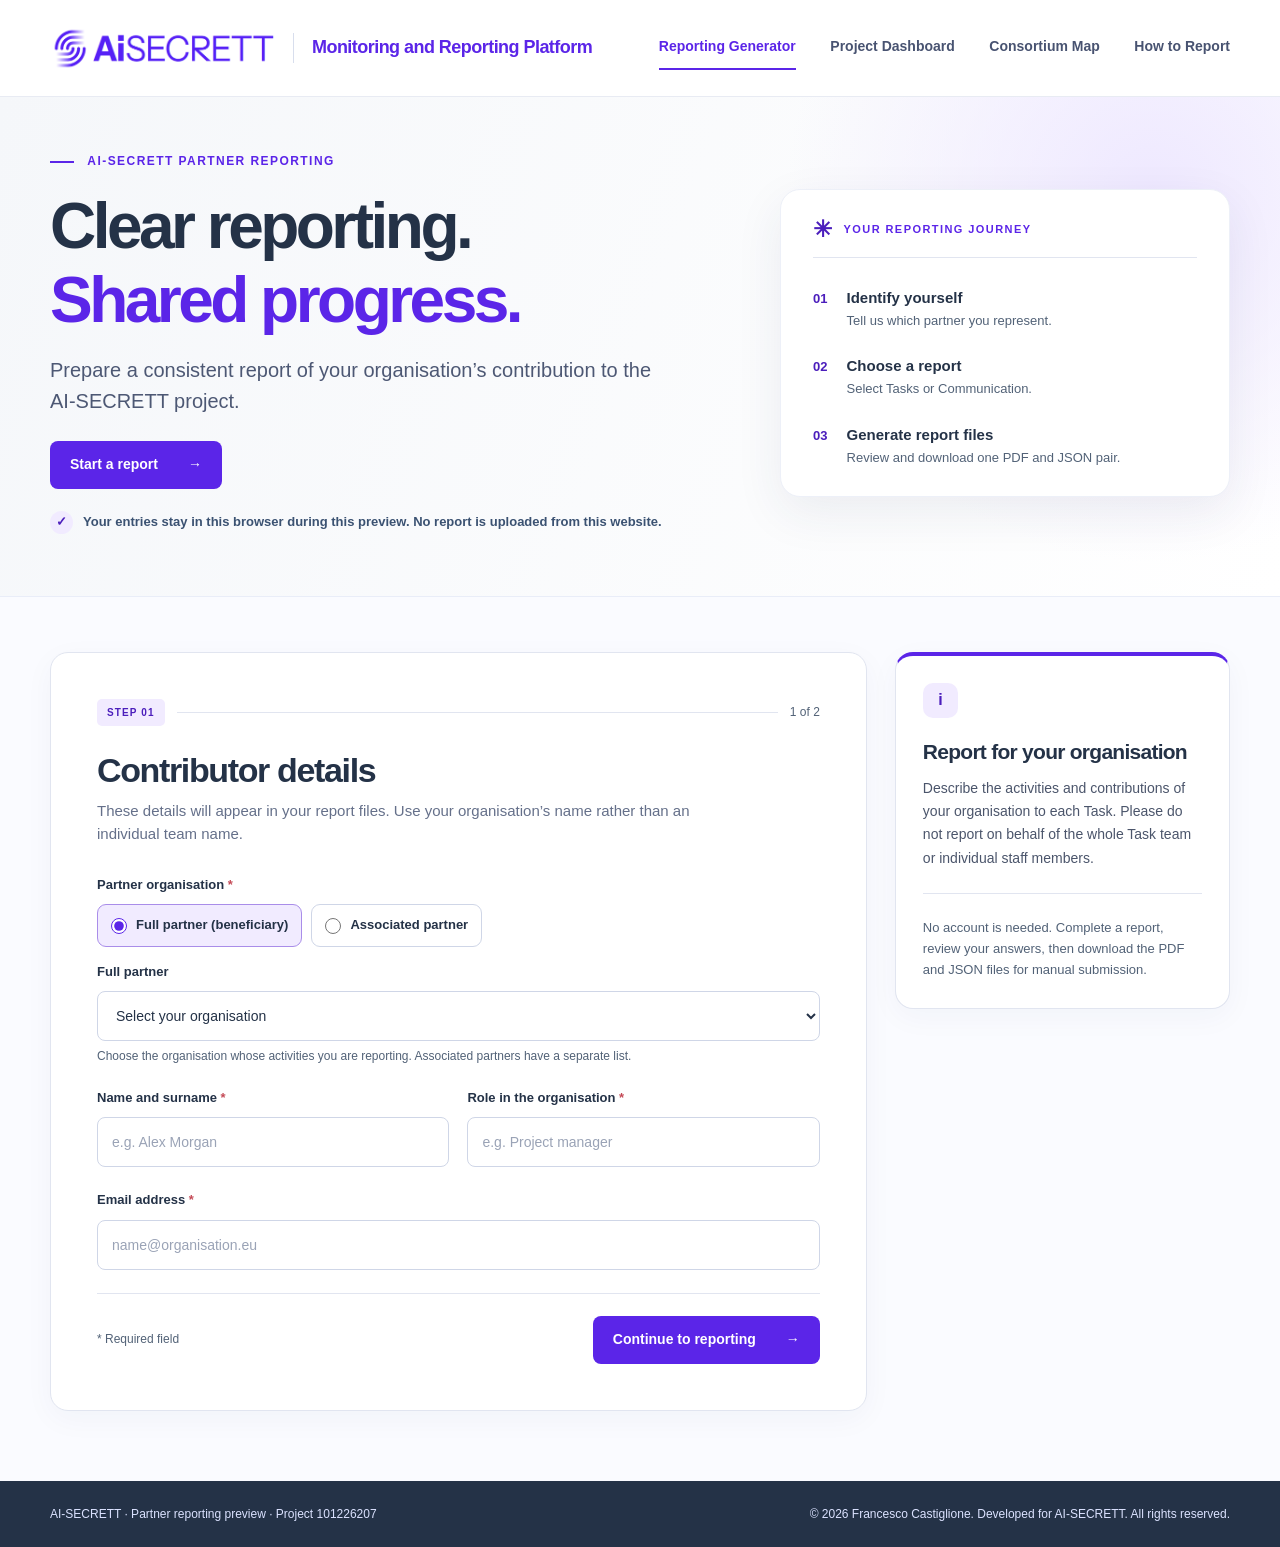
==== ai-secrett/index.html @ 370ed8f8 "Add AI-SECRETT task writing guidance" ====
<!doctype html>
<html lang="en">
  <head>
    <meta charset="utf-8">
    <meta name="viewport" content="width=device-width, initial-scale=1">
    <meta name="theme-color" content="#4f2bd8">
    <meta name="description" content="Prepare AI-SECRETT partner reports and view approved project monitoring information.">
    <title>AI-SECRETT Monitoring and Reporting Platform</title>
    <link rel="stylesheet" href="assets/styles.css?v=20261020g">
    <script src="assets/config.js?v=20261006c" defer></script>
    <script src="assets/agreement-content.js" defer></script>
    <script src="assets/project-model.js?v=20261006c" defer></script>
    <script src="assets/embedded-data.js?v=20261020f" defer></script>
    <script src="assets/pdf-lib.min.js" defer></script>
    <script src="assets/fontkit.umd.min.js" defer></script>
    <script src="assets/pdf-assets.js?v=20261006c" defer></script>
    <script src="assets/pdf.js?v=20261020b" defer></script>
    <script src="assets/app.js?v=20261006c" defer></script>
    <script src="assets/kpi-model.js?v=20261006c" defer></script>
    <script src="assets/report-files.js?v=20261006c" defer></script>
    <script src="assets/reporting.js?v=20261020e" defer></script>
    <script src="assets/dashboard.js?v=20261020g" defer></script>
  </head>
  <body>
    <a class="skip-link" href="#main">Skip to main content</a>
    <header class="site-header">
      <div class="header-inner container">
        <a class="brand" href="#reporting" aria-label="AI-SECRETT Reporting home">
          <img src="assets/ai-secrett-logo.png" alt="AI-SECRETT" width="483" height="101">
          <span class="brand-divider" aria-hidden="true"></span>
          <span class="brand-label">Monitoring and Reporting Platform</span>
        </a>
        <nav class="site-nav" aria-label="Main navigation">
          <a href="#reporting" data-view-link="reporting">Reporting Generator</a>
          <a href="#dashboard" data-view-link="dashboard">Project Dashboard</a>
          <a href="https://fracastiglione.github.io/AI-SECRETT-Consortium-Map/" target="_blank" rel="noopener">Consortium Map</a>
          <a href="#instructions" data-view-link="instructions">How to Report</a>
        </nav>
      </div>
    </header>

    <main id="main">
      <section id="reporting" class="view" aria-labelledby="reporting-title">
        <div class="hero-wrap">
          <div class="container hero">
            <div class="hero-copy">
              <p class="eyebrow"><span class="eyebrow-line"></span> AI-SECRETT PARTNER REPORTING</p>
              <h1 id="reporting-title">Clear reporting.<br><span>Shared progress.</span></h1>
              <p class="hero-description">Prepare a consistent report of your organisation’s contribution to the AI-SECRETT project.</p>
              <a class="button button-primary hero-action" href="#contributor-title">Start a report <span aria-hidden="true">→</span></a>
              <div class="privacy-note"><span class="privacy-icon" aria-hidden="true">✓</span><span>Your entries stay in this browser during this preview. No report is uploaded from this website.</span></div>
            </div>
            <div class="hero-aside" aria-label="Reporting journey">
              <div class="journey-top"><span class="journey-symbol" aria-hidden="true">✳</span><span>YOUR REPORTING JOURNEY</span></div>
              <ol class="journey-list">
                <li><span class="journey-number">01</span><div><strong>Identify yourself</strong><small>Tell us which partner you represent.</small></div></li>
                <li><span class="journey-number">02</span><div><strong>Choose a report</strong><small>Select Tasks or Communication.</small></div></li>
                <li><span class="journey-number">03</span><div><strong>Generate report files</strong><small>Review and download one PDF and JSON pair.</small></div></li>
              </ol>
            </div>
          </div>
        </div>

        <div class="container content-grid">
          <section class="form-card" aria-labelledby="contributor-title">
            <div class="step-heading"><span class="step-pill">STEP 01</span><span class="step-rule"></span><span class="step-count">1 of 2</span></div>
            <h2 id="contributor-title">Contributor details</h2>
            <p class="section-intro">These details will appear in your report files. Use your organisation’s name rather than an individual team name.</p>
            <div class="preview-notice" id="config-notice" role="status"></div>
            <form id="contributor-form" novalidate>
              <div class="field">
                <span class="field-label">Partner organisation <span aria-hidden="true">*</span></span>
                <div class="partner-kind-choice" role="group" aria-label="Partner category">
                  <label><input type="radio" name="partner-kind" value="beneficiary" checked> Full partner (beneficiary)</label>
                  <label><input type="radio" name="partner-kind" value="associated_partner"> Associated partner</label>
                </div>
                <div id="beneficiary-select-wrap"><label for="partner">Full partner</label><select id="partner" name="partner" required aria-describedby="partner-help"><option value="">Select your organisation</option></select></div>
                <div id="associated-select-wrap" hidden><label for="associated-partner">Associated partner</label><select id="associated-partner" name="associated-partner" aria-describedby="partner-help"><option value="">Select your organisation</option></select></div>
                <p class="field-help" id="partner-help">Choose the organisation whose activities you are reporting. Associated partners have a separate list.</p>
              </div>
              <div class="field-row">
                <div class="field">
                  <label for="contributor-name">Name and surname <span aria-hidden="true">*</span></label>
                  <input id="contributor-name" name="name" type="text" autocomplete="name" maxlength="160" required placeholder="e.g. Alex Morgan">
                </div>
                <div class="field">
                  <label for="contributor-role">Role in the organisation <span aria-hidden="true">*</span></label>
                  <input id="contributor-role" name="role" type="text" autocomplete="organization-title" maxlength="160" required placeholder="e.g. Project manager">
                </div>
              </div>
              <div class="field">
                <label for="contributor-email">Email address <span aria-hidden="true">*</span></label>
                <input id="contributor-email" name="email" type="email" autocomplete="email" maxlength="254" required placeholder="name@organisation.eu">
              </div>
              <p id="form-message" class="form-message" role="alert" hidden></p>
              <div class="form-footer"><span>* Required field</span><button class="button button-primary" type="submit">Continue to reporting <span aria-hidden="true">→</span></button></div>
            </form>
          </section>
          <aside class="guidance-card" aria-labelledby="guidance-title">
            <span class="guidance-icon" aria-hidden="true">i</span>
            <h2 id="guidance-title">Report for your organisation</h2>
            <p>Describe the activities and contributions of your organisation to each Task. Please do not report on behalf of the whole Task team or individual staff members.</p>
            <div class="guidance-divider"></div>
            <p class="guidance-small">No account is needed. Complete a report, review your answers, then download the PDF and JSON files for manual submission.</p>
          </aside>
        </div>

        <section id="report-choice" class="container choice-section" aria-labelledby="choice-title" hidden>
          <div class="step-heading"><span class="step-pill">STEP 02</span><span class="step-rule"></span><span class="step-count">2 of 2</span></div>
          <p class="overline" id="contributor-summary"></p>
          <h2 id="choice-title" tabindex="-1">What would you like to report?</h2>
          <p class="section-intro">Choose the type of contribution you are preparing. You can save a browser draft or download a draft file as you work.</p>
          <div class="choice-grid">
            <article class="choice-card"><span class="choice-mark" aria-hidden="true">01 / TASKS</span><h3>Tasks Reporting</h3><p>Choose reporting months, then prepare one partner report covering your listed Tasks and any additional contributions.</p><button class="choice-button" type="button" data-report-type="task" aria-pressed="false">Choose Tasks Reporting <span aria-hidden="true">→</span></button></article>
            <article class="choice-card"><span class="choice-mark" aria-hidden="true">02 / OUTREACH</span><h3>Communication &amp; Dissemination</h3><p>Share events, media outreach, publications, social activity, reach and support needs for your selected project months.</p><button class="choice-button" type="button" data-report-type="communication" aria-pressed="false">Choose Communication <span aria-hidden="true">→</span></button></article>
          </div>
          <p id="report-status" class="selection-message" role="status" hidden></p>
          <button id="edit-details" class="text-button" type="button">← Edit contributor details</button>
        </section>

        <section id="report-workspace" class="container report-workspace" aria-labelledby="workspace-title" hidden>
          <div class="workspace-heading"><div><p class="overline">PREPARE YOUR REPORT</p><h2 id="workspace-title" tabindex="-1">Reporting form</h2></div><button id="back-to-choice" class="text-button" type="button">← Change report type</button></div>
          <p id="workspace-intro" class="preview-notice">Report your organisation’s work for the months you select. Add work outside your listed assignments as additional contributions.</p>

          <div id="task-picker" class="form-card" hidden>
            <h3>Build your partner report</h3>
            <p>Drag across months to add them to your report. Drag across highlighted months to remove a range. Click a month to toggle it. Only highlighted months are covered.</p>
            <input id="report-start" type="hidden"><input id="report-end" type="hidden">
            <div class="timeline-header"><strong>Project timeline</strong><span>Drag to add or remove · click to toggle · October 2025 = M01</span></div><div id="project-timeline" class="project-timeline" aria-label="Project months"></div><button id="task-clear-months" class="timeline-clear" type="button" disabled>Clear selected months</button><div id="monitoring-rounds" class="monitoring-rounds" hidden></div>
            <p id="task-month-summary" class="selection-message" role="status">Choose project months to see scheduled Tasks available for reporting.</p><section id="overview-import" class="overview-import is-prominent"><div><strong>Resume or update a report</strong><p>Import a complete report, an editable draft file, or a PDF created by this preview. Choose which Task and Work Package entries to bring in before anything changes.</p></div><label class="button button-secondary file-label" for="import-report-file">Import report</label><input id="import-report-file" type="file" accept=".json,.pdf,application/json,application/pdf" hidden><p id="overview-import-message" class="form-message" role="alert" hidden></p></section>
            <div id="task-list" class="task-list"></div>
            <section id="wp-leader-section" class="wp-leader-section" hidden><div class="section-heading"><div><p class="overline">FOR WORK PACKAGE LEADERS</p><h3>Work Package leadership updates</h3></div><p>Report on coordination of the whole Work Package, separately from your organisation’s Task contributions.</p></div><div id="wp-leader-list"></div></section>
            <section id="extra-contributions" class="report-extra-section"><div class="section-heading"><div><p class="overline">ADDITIONAL CONTRIBUTIONS</p><h3>Work outside your listed assignments</h3></div><p>Select all the extra Tasks and Work Packages you contributed to. They will appear below as drafts, ready to complete one at a time. These voluntary entries do not change the listed project assignments.</p></div><div id="extra-picker" class="extra-picker"><div id="extra-task-options"></div><div id="extra-wp-options"></div></div><button id="add-extra" class="button button-secondary" type="button">Add selected contributions</button><p id="extra-message" class="form-message" role="status" hidden></p><div id="extra-list"></div></section>
          </div>

          <form id="task-form" class="form-card report-form" novalidate hidden>
            <div class="editor-top-actions"><button id="task-top-back" class="text-button editor-top-back" type="button">← Back to overview</button></div>
            <p id="task-work-package" class="task-meta"></p>
            <div class="task-title-row"><h3 id="task-form-title">Task report</h3><span id="task-role" class="role-badge"></span></div>
            <details class="task-description"><summary>Read full Task description</summary><div id="task-description-text" class="agreement-text"></div><small id="task-source"></small></details>
            <div id="task-outcome" class="outcome-banner" hidden></div>
            <div class="task-import-card"><div><strong>Have a report for this Task?</strong><p>Import an individual Task PDF for the same selected months. Other Tasks and Work Package updates will stay as they are.</p></div><button id="task-import-top" class="button button-secondary" type="button">Import Task PDF</button></div>
            <div class="notice-card organisation-reminder"><strong>Report your organisation’s contribution</strong><p>Describe your organisation’s activities for this Task during the selected dates. You may leave a section blank when it does not apply.</p></div>
            <div class="coverage-card"><strong>Dates covered for this Task</strong><p id="task-coverage"></p><div class="field-row"><div class="field"><label for="task-cover-start">From</label><input id="task-cover-start" name="coverage_start" type="date"></div><div class="field"><label for="task-cover-end">Through</label><input id="task-cover-end" name="coverage_end" type="date"></div></div><small>Narrow these dates if some of this Task’s work was already reported. Months excluded on the project timeline stay excluded here.</small></div>
            <div class="field guided-field"><div class="guided-label"><label for="task-activities">Activities carried out</label><span class="guidance-anchor"><button class="guidance-trigger" type="button" aria-label="Guidance for activities carried out" aria-describedby="task-activities-tip">?</button><span class="field-tooltip" id="task-activities-tip" role="tooltip">Describe the initiatives related to this task that have been started, are in progress, or have been completed during the reporting period.</span></span></div><textarea id="task-activities" name="activities_carried_out" rows="5" placeholder="Describe the initiatives related to this task that have been started, are in progress, or have been completed during the reporting period."></textarea></div>
            <div class="field guided-field"><div class="guided-label"><label for="task-results">Results achieved</label><span class="guidance-anchor"><button class="guidance-trigger" type="button" aria-label="Guidance for results achieved" aria-describedby="task-results-tip">?</button><span class="field-tooltip" id="task-results-tip" role="tooltip">Describe the main results achieved so far for this task, including concrete outputs and progress made during the reporting period.</span></span></div><textarea id="task-results" name="results_achieved" rows="5" placeholder="Describe the main results achieved so far for this task, including concrete outputs and progress made during the reporting period."></textarea></div>
            <div class="field guided-field"><div class="guided-label"><label for="task-difficulties">Difficulties encountered</label><span class="guidance-anchor"><button class="guidance-trigger" type="button" aria-label="Guidance for difficulties encountered" aria-describedby="task-difficulties-tip">?</button><span class="field-tooltip" id="task-difficulties-tip" role="tooltip">Highlight the main obstacles, constraints, or challenges faced in this task, how they affected the progress, and whether any initiatives or mitigations were taken to address them.</span></span></div><textarea id="task-difficulties" name="difficulties_encountered" rows="4" placeholder="Highlight the main obstacles, constraints, or challenges faced in this task, how they affected the progress, and whether any initiatives or mitigations were taken to address them."></textarea></div>
            <div class="field-row">
              <div class="field" id="task-cost-field"><label for="task-cost">Raw costs incurred (EUR)</label><input id="task-cost" name="raw_costs" type="number" min="0" step="0.01" inputmode="decimal"><p class="field-help">Optional internal monitoring figure; this is not a grant payment claim.</p></div>
              <div class="field guided-field" id="task-cost-note-field"><div class="guided-label"><label for="task-cost-note">Raw costs incurred — details</label><span class="guidance-anchor"><button class="guidance-trigger" type="button" aria-label="Guidance for raw costs incurred" aria-describedby="task-cost-note-tip">?</button><span class="field-tooltip" id="task-cost-note-tip" role="tooltip">Describe the direct costs (invoiced and paid) incurred during the reporting period for this task, specifying the corresponding budget categories, such as events and dissemination, travel, etc.</span></span></div><textarea id="task-cost-note" name="raw_costs_note" rows="4" placeholder="Describe the direct costs (invoiced and paid) incurred during the reporting period for this task, specifying the corresponding budget categories, such as events and dissemination, travel, etc."></textarea></div>
              <p id="associated-cost-note" class="field-help" hidden>Associated partners cannot charge costs to the action under the Grant Agreement. This report records activities without a cost field.</p>
            </div>
            <div class="field guided-field"><div class="guided-label"><label for="task-upcoming">Upcoming activities</label><span class="guidance-anchor"><button class="guidance-trigger" type="button" aria-label="Guidance for upcoming activities" aria-describedby="task-upcoming-tip">?</button><span class="field-tooltip" id="task-upcoming-tip" role="tooltip">Outline the next steps, planned actions, and expected outputs for the upcoming period within the scope of this task.</span></span></div><textarea id="task-upcoming" name="upcoming_activities" rows="4" placeholder="Outline the next steps, planned actions, and expected outputs for the upcoming period within the scope of this task."></textarea></div>
            <div class="field guided-field"><div class="guided-label"><label for="task-comments">Additional comments or feedback</label><span class="guidance-anchor"><button class="guidance-trigger" type="button" aria-label="Guidance for additional comments or feedback" aria-describedby="task-comments-tip">?</button><span class="field-tooltip" id="task-comments-tip" role="tooltip">Please use this space to share any additional comments, feedback, or insights that may be relevant.</span></span></div><textarea id="task-comments" name="additional_comments" rows="4" placeholder="Please use this space to share any additional comments, feedback, or insights that may be relevant."></textarea></div>
            <fieldset class="field"><legend>Are there any significant issues?</legend><div class="radio-row compact-radios"><label><input type="radio" name="significant_issue" value="yes"> Yes</label><label><input type="radio" name="significant_issue" value="no"> No</label></div></fieldset>
            <div id="task-issue-details" class="conditional" hidden>
              <div class="field"><label for="task-severity">Severity</label><select id="task-severity" name="severity"><option value="">Select severity</option><option>Low</option><option>Medium</option><option>High</option><option>Critical</option></select></div>
              <fieldset class="field"><legend>Is coordinator action required?</legend><div class="radio-row compact-radios"><label><input type="radio" name="coordinator_action_required" value="yes"> Yes</label><label><input type="radio" name="coordinator_action_required" value="no"> No</label></div></fieldset>
              <div id="task-support-wrap" class="field" hidden><label for="task-support">Action or support required from the coordinator</label><textarea id="task-support" name="coordinator_support_request" rows="4" maxlength="100000"></textarea></div>
            </div>
            <p id="task-editor-message" class="form-message" role="alert" hidden></p><div class="task-save-tools"><div><strong>Keep a copy</strong><p>Download this Task as a PDF while you work. You can download the full draft from the overview.</p></div><div class="task-save-buttons"><button id="individual-task-pdf" class="button button-secondary" type="button">Download this Task PDF</button></div></div><div class="task-editor-actions"><p>Returning to the overview keeps entered changes as a draft. A new Task with no entries remains unselected.</p><div class="task-editor-buttons"><button id="back-from-task" class="button button-secondary" type="button">← Back to overview</button><button id="no-work-task" class="button button-secondary" type="button">Declare no work carried out</button><button id="done-task" class="button button-primary" type="button">Mark Task report complete</button></div></div>
          </form>

          <form id="wp-leader-form" class="form-card report-form" novalidate hidden><div class="editor-top-actions"><button id="wp-top-back" class="text-button editor-top-back" type="button">← Back to overview</button><button id="wp-download-draft" class="text-button" type="button">Download full draft PDF</button></div><p class="overline">WORK PACKAGE LEADERSHIP UPDATE</p><h3 id="wp-form-title"></h3><p id="wp-form-period" class="task-meta"></p><details class="wp-objectives"><summary>Read full Work Package objectives</summary><div id="wp-form-objectives" class="agreement-text"></div></details><p class="leadership-note">This is your assessment as Work Package leader. It does not certify another partner’s submission or work.</p><div class="field"><label for="wp-progress">Overall progress and achievements</label><textarea id="wp-progress" rows="4" maxlength="100000"></textarea></div><div class="field"><label for="wp-coordination">Coordination and integration work</label><textarea id="wp-coordination" rows="4" maxlength="100000"></textarea></div><div class="field"><label for="wp-difficulties">Difficulties and dependencies</label><textarea id="wp-difficulties" rows="4" maxlength="100000"></textarea></div><div class="field"><label for="wp-next">Next priorities</label><textarea id="wp-next" rows="4" maxlength="100000"></textarea></div><div class="field"><label for="wp-support">Coordinator decisions or support needed</label><textarea id="wp-support" rows="3" maxlength="100000"></textarea></div><h4>Tasks in this Work Package</h4><p class="field-help">Give a status only where you have information. Task descriptions and stated outcomes are copied from the Grant Agreement.</p><div id="wp-task-updates"></div><p id="wp-editor-message" class="form-message" role="alert" hidden></p><div class="task-editor-actions"><p>Your Work Package update will appear in the same full partner report as your Task contributions.</p><div class="task-editor-buttons"><button id="wp-back" class="button button-secondary" type="button">← Back to overview</button><button id="wp-no-work" class="button button-secondary" type="button">Declare no Work Package work</button><button id="wp-done" class="button button-primary" type="button">Done with Work Package</button></div></div></form>

          <form id="communication-form" class="form-card report-form" novalidate hidden>
            <p class="overline">COMMUNICATION &amp; DISSEMINATION</p><h3>Monthly communication report</h3><div class="overview-import comm-import"><div><h4>Resume or update a communication report</h4><p>Import an AI-SECRETT draft or report for this partner to continue the monthly report.</p></div><label class="button button-secondary" for="comm-import-file">Import communication report</label><input id="comm-import-file" type="file" accept=".json,.pdf,application/json,application/pdf" hidden><p id="comm-import-message" class="form-message" role="status" hidden></p></div>
            <p>Select the project months this report covers, then record your organisation’s activities and support needs for those months. Only highlighted months are included.</p>
            <div class="timeline-header"><strong id="comm-month-label">Reporting months *</strong><span>Drag to add or remove · click to toggle · October 2025 = M01</span></div>
            <div id="comm-month-timeline" class="project-timeline" role="group" aria-labelledby="comm-month-label"></div>
            <button id="comm-clear-months" class="timeline-clear" type="button" disabled>Clear selected months</button>
            <p id="comm-month-summary" class="selection-message" role="status">Choose one or more project months for this communication report.</p>
            <fieldset class="field"><legend>Did you organise one or more events? *</legend><div class="radio-row"><label><input type="radio" name="events_organised" value="yes"> Yes</label><label><input type="radio" name="events_organised" value="no"> No</label></div></fieldset>
            <div id="comm-events-wrap" class="conditional" hidden><div id="comm-events-list"></div><button id="add-event" class="button button-secondary" type="button">+ Add another event</button></div>
            <fieldset class="field"><legend>Did you carry out media outreach? *</legend><div class="radio-row"><label><input type="radio" name="media_outreach" value="yes"> Yes</label><label><input type="radio" name="media_outreach" value="no"> No</label></div></fieldset>
            <div id="comm-media-wrap" class="conditional" hidden><div class="field-row"><div class="field"><label for="comm-journalists">Journalists contacted *</label><input id="comm-journalists" name="journalists_contacted" type="number" min="0" step="1" inputmode="numeric"></div><div class="field"><label for="comm-outlets">Media outlets contacted *</label><input id="comm-outlets" name="media_outlets_contacted" type="number" min="0" step="1" inputmode="numeric"></div></div><div class="field"><label for="comm-media-details">Relevant details</label><textarea id="comm-media-details" name="media_details" rows="3" maxlength="100000"></textarea></div></div>
            <fieldset class="field"><legend>Did you publish a website article? *</legend><div class="radio-row"><label><input type="radio" name="website_articles_published" value="yes"> Yes</label><label><input type="radio" name="website_articles_published" value="no"> No</label></div></fieldset>
            <div id="comm-articles-wrap" class="conditional" hidden><div class="field"><label for="comm-articles">Article links *</label><textarea id="comm-articles" name="website_article_urls" rows="3" placeholder="One https:// link per line" maxlength="100000"></textarea></div><div class="field"><label for="comm-article-details">Relevant information</label><textarea id="comm-article-details" name="website_article_details" rows="3" maxlength="100000"></textarea></div></div>
            <div class="field"><label for="comm-social-count">How many social media posts did you publish? *</label><input id="comm-social-count" name="social_posts_count" type="number" min="0" step="1" inputmode="numeric"></div>
            <div class="field"><label for="comm-social-links">Social post links</label><textarea id="comm-social-links" name="social_post_urls" rows="3" placeholder="One https:// link per line" maxlength="100000"></textarea></div>
            <div class="field"><label for="comm-social-details">Social media details</label><textarea id="comm-social-details" name="social_details" rows="3" maxlength="100000"></textarea></div>
            <fieldset class="field"><legend>Did you send an email or newsletter? *</legend><div class="radio-row"><label><input type="radio" name="email_or_newsletter_sent" value="yes"> Yes</label><label><input type="radio" name="email_or_newsletter_sent" value="no"> No</label></div></fieldset>
            <div id="comm-email-wrap" class="conditional" hidden><div class="field"><label for="comm-recipients">Estimated recipients *</label><input id="comm-recipients" name="estimated_recipients" type="number" min="0" step="1" inputmode="numeric"></div><div class="field"><label for="comm-email-details">Relevant information</label><textarea id="comm-email-details" name="email_details" rows="3" maxlength="100000"></textarea></div></div>
            <div class="field"><label for="comm-other">Other activities completed or materials to share</label><textarea id="comm-other" name="other_activities_or_materials" rows="4" maxlength="100000"></textarea></div>
            <div class="field-row"><div class="field"><label for="comm-reach">Total estimated people reached *</label><input id="comm-reach" name="estimated_people_reached" type="number" min="0" step="1" inputmode="numeric"><label class="check-label"><input id="comm-reach-unknown" type="checkbox"> Unknown</label></div><div class="field"><label for="comm-enrolments">Pre-registrations or enrolments attributable to your activities *</label><input id="comm-enrolments" name="preregistrations_or_enrolments" type="number" min="0" step="1" inputmode="numeric"><label class="check-label"><input id="comm-enrolments-unknown" type="checkbox"> Unknown</label></div></div>
            <fieldset class="field"><legend>Do you need support from the coordination or communication team? *</legend><div class="radio-row"><label><input type="radio" name="coordinator_support_required" value="yes"> Yes</label><label><input type="radio" name="coordinator_support_required" value="no"> No</label></div></fieldset>
            <div id="comm-support-wrap" class="field conditional" hidden><label for="comm-support">Support required *</label><textarea id="comm-support" name="coordinator_support_request" rows="4" maxlength="100000"></textarea></div>
          </form>

          <form id="extra-editor" class="form-card report-form" hidden><div class="editor-top-actions"><button id="extra-back-top" class="text-button editor-top-back" type="button">← Back to overview</button></div><p class="overline">VOLUNTARY CONTRIBUTION</p><h3 id="extra-editor-title"></h3><p id="extra-editor-months" class="task-meta"></p><fieldset class="field extra-edit-months"><legend>Months covered by this contribution</legend><div id="extra-edit-months" class="extra-months"></div></fieldset><details class="wp-objectives"><summary id="extra-agreement-summary">Read the Agreement description</summary><div id="extra-agreement-text" class="agreement-text"></div></details><div class="field"><label for="extra-description">Activities carried out</label><textarea id="extra-description" rows="5" maxlength="100000"></textarea></div><div class="field"><label for="extra-results">Results achieved</label><textarea id="extra-results" rows="4" maxlength="100000"></textarea></div><div class="field"><label for="extra-difficulties">Difficulties encountered</label><textarea id="extra-difficulties" rows="3" maxlength="100000"></textarea></div><div class="field"><label for="extra-upcoming">Upcoming activities</label><textarea id="extra-upcoming" rows="3" maxlength="100000"></textarea></div><div class="field"><label for="extra-evidence">Evidence links or file references</label><textarea id="extra-evidence" rows="2" maxlength="10000" placeholder="Links or the name/location of supporting material"></textarea></div><p id="extra-editor-message" class="form-message" role="alert" hidden></p><div class="task-save-tools"><div><strong>Keep a copy</strong><p>Download the current full report draft as a PDF, including this contribution.</p></div><div class="task-save-buttons"><button id="extra-download-draft" class="button button-secondary" type="button">Download draft PDF</button><button id="extra-save-browser" class="button button-secondary" type="button">Save draft in this browser</button></div></div><div class="task-editor-actions"><p>Returning to the overview keeps this contribution as a draft, even if it is still empty.</p><div class="task-editor-buttons"><button id="extra-back" class="button button-secondary" type="button">← Back to overview</button><button id="extra-done" class="button button-primary" type="button">Mark contribution complete</button></div></div></form>



          <datalist id="shared-activity-options"></datalist>
          <template id="event-template"><div class="event-entry"><div class="event-entry-top"><strong>Event</strong><button type="button" class="text-button remove-event">Remove</button></div><div class="field"><label>Event description *</label><textarea class="event-description" rows="3" maxlength="100000"></textarea></div><div class="field"><label>Participants *</label><input class="event-participants" type="number" min="0" step="1" inputmode="numeric"></div><div class="field"><label>Shared event code (if known)</label><input class="event-activity-id" type="text" maxlength="80" list="shared-activity-options" placeholder="Coordinator-issued code"></div></div></template>

          <div id="draft-actions" class="draft-actions" hidden><div class="draft-intro"><strong>Save your progress</strong><p>Download a portable copy whenever you pause. Browser storage can be cleared by your device or browser.</p></div><div class="draft-buttons"><div class="draft-choice"><button id="open-draft-downloads" class="button button-primary" type="button">Download draft</button><small>Keep a PDF, an editable JSON file, or both.</small></div><div class="draft-choice"><button id="save-draft" class="button button-secondary" type="button">Save in this browser</button><small>One current draft on this device. Browser data may be cleared, so also download a copy.</small></div><div class="draft-choice"><button id="open-browser-draft" class="button button-secondary" type="button">Restore browser draft</button><small>Bring back the last draft saved in this browser.</small></div></div><p id="draft-message" class="action-message" role="status"></p></div>
          <div id="report-form-actions" class="form-actions" hidden><div class="review-readiness"><div id="selected-task-summary" class="status-grid" role="status"></div><small>Review is the next step. Your report will be generated only after you review and confirm it.</small></div><div id="revision-controls" class="revision-card" hidden><div class="field"><label for="report-revision">Report revision *</label><input id="report-revision" type="number" min="1" max="99" step="1" value="1"><p class="field-help">Use 1 for your first version. For an updated or corrected report, enter the next revision number.</p></div></div><p id="report-form-error" class="form-message" role="alert" hidden></p><button id="review-report" class="button button-primary" type="button">Review full report before submission <span aria-hidden="true">→</span></button></div>
        </section>

        <dialog id="confirm-action-dialog" aria-labelledby="confirm-action-title" aria-describedby="confirm-action-description"><div class="individual-pdf-content"><h2 id="confirm-action-title"></h2><p id="confirm-action-description"></p><div class="review-actions"><button id="confirm-action-cancel" class="button button-secondary" type="button">Cancel</button><button id="confirm-action-accept" class="button button-primary" type="button">Confirm</button></div></div></dialog>
        <dialog id="draft-download-dialog" aria-labelledby="draft-download-title"><div class="individual-pdf-content"><p class="overline">KEEP A PORTABLE COPY</p><h2 id="draft-download-title">Download your draft</h2><p id="draft-dialog-description">The PDF is readable and can be reopened in this platform. The JSON file is an additional editable backup. You can download both.</p><div class="draft-dialog-actions"><button id="download-draft-pdf" class="button button-primary" type="button">Download PDF draft</button><button id="download-draft" class="button button-secondary" type="button">Download JSON draft</button></div><button id="close-draft-downloads" class="text-button" type="button">Close</button></div></dialog>
        <dialog id="browser-draft-dialog" aria-labelledby="browser-draft-title"><div class="individual-pdf-content"><p class="overline">THIS DEVICE ONLY</p><h2 id="browser-draft-title">Browser draft</h2><p>Restoring replaces the report currently on screen. Download it first if you need a separate copy. Browser storage may be cleared without notice.</p><div class="draft-dialog-actions"><button id="load-browser-draft" class="button button-primary" type="button">Restore saved draft</button><button id="delete-browser-draft" class="button button-secondary" type="button">Delete saved draft</button></div><button id="close-browser-draft" class="text-button" type="button">Close</button></div></dialog>
        <dialog id="individual-pdf-dialog" aria-labelledby="individual-pdf-title"><div class="individual-pdf-content"><p class="overline">INDIVIDUAL TASK REPORT</p><h2 id="individual-pdf-title">Download this Task PDF</h2><p id="individual-pdf-description"></p><p id="individual-pdf-error" class="form-message" role="alert" hidden></p><div class="review-actions"><button id="close-individual-pdf" class="button button-secondary" type="button">Close</button><a id="download-individual-pdf" class="button button-primary" download aria-disabled="true">Preparing PDF…</a></div></div></dialog>
        <dialog id="task-import-dialog" aria-labelledby="task-import-title"><div class="individual-pdf-content"><p class="overline">IMPORT ONE TASK</p><h2 id="task-import-title">Import this Task PDF</h2><p id="task-import-explanation"></p><p id="task-import-error" class="form-message" role="alert" hidden></p><div class="review-actions"><button id="close-task-import" class="button button-secondary" type="button">Cancel</button><label class="button button-primary file-label" for="task-import-file">Choose Task PDF</label><input id="task-import-file" type="file" accept=".pdf,application/pdf" hidden></div></div></dialog>
        <dialog id="whole-import-dialog" aria-labelledby="whole-import-title"><div class="individual-pdf-content"><p class="overline">IMPORT REPORT ENTRIES</p><h2 id="whole-import-title">Choose what to import</h2><p id="whole-import-explanation"></p><div id="whole-import-entries" class="import-entry-list"></div><p id="whole-import-error" class="form-message" role="alert" hidden></p><div class="review-actions"><button id="cancel-whole-import" class="button button-secondary" type="button">Cancel</button><button id="confirm-whole-import" class="button button-primary" type="button">Import selected entries</button></div></div></dialog>

        <section id="review-section" class="container report-workspace" aria-labelledby="review-title" hidden><div class="form-card"><p class="overline">REVIEW BEFORE GENERATING</p><h2 id="review-title" tabindex="-1">Check your report</h2><div id="review-content"></div><div class="review-revision field"><label for="review-revision">Report revision</label><input id="review-revision" type="number" min="1" max="99" step="1"><p class="field-help">Change this number here if you are generating an updated or corrected version.</p></div><label class="check-label confirmation"><input id="confirm-ready" type="checkbox"> I have reviewed this report and am ready to generate the files.</label><p id="generation-error" class="form-message" role="alert" hidden></p><div class="review-actions"><button id="back-to-form" class="button button-secondary" type="button">← Edit answers</button><button id="generate-submission" class="button button-primary" type="button" disabled>Generate report files</button></div></div></section>

        <section id="submission-section" class="container report-workspace" aria-labelledby="submission-title" hidden><div class="form-card"><p class="overline">FILES READY</p><h2 id="submission-title" tabindex="-1">Your report files are ready</h2><p id="submission-summary"></p><div class="download-buttons"><a id="download-pdf" class="button button-primary" download>Download PDF</a><a id="download-json" class="button button-secondary" download>Download JSON</a></div><ol class="next-steps"><li>Keep a copy of both files.</li><li>Share the PDF and JSON through the reporting channel designated by the AI-SECRETT coordination team.</li><li>Confirm receipt through that channel. Generating files here does not send them.</li></ol><button id="back-after-generation" class="text-button" type="button">← Return to report</button></div></section>
      </section>

      <section id="dashboard" class="view container secondary-view" aria-labelledby="dashboard-title" hidden>
        <p class="eyebrow"><span class="eyebrow-line"></span> AI-SECRETT PROJECT DASHBOARD</p>
        <h1 id="dashboard-title">Project dashboard</h1>
        <p class="secondary-lead">Commitments, partner reporting, risks and indicators in one place.</p>
        <div id="dashboard-content"><p class="dashboard-meta">Loading the Grant Agreement dashboard…</p></div>
      </section>

      <section id="instructions" class="view container secondary-view" aria-labelledby="instructions-title" hidden>
        <p class="eyebrow"><span class="eyebrow-line"></span> PARTNER GUIDE</p>
        <h1 id="instructions-title">How to report</h1>
        <p class="secondary-lead">The AI-SECRETT website helps you prepare files. The coordination team will specify where each monitoring round’s report should be sent.</p>
        <ol class="instruction-grid">
          <li><span>01</span><h2>Prepare your report</h2><p>Choose your organisation and report type, then answer for your organisation’s contribution during the relevant period.</p></li>
          <li><span>02</span><h2>Review and download</h2><p>Check your details and answers, then retain both the readable PDF and the structured JSON file.</p></li>
          <li><span>03</span><h2>Share the report files</h2><p>Send both files through the channel specified by the AI-SECRETT coordination team and confirm receipt there. This preview does not send them.</p></li>
        </ol>
        <div class="notice-card"><strong>About this preview</strong><p>The participant, Work Package, Task and schedule catalogue comes from the signed Grant Agreement. Task participants are listed in the Consortium Agreement §4.5.5 (PDF pp. 15–18), and RCE’s nine commitments in Attachment 5 (PDF p. 61). The first participant listed for each Task is its leader. Formal reporting periods cover M1–M18, M19–M36 and M37–M48, with report preparation in M19–20, M37–38 and M49–50. Internal drafts are scheduled 30 days before deadlines. Task-end report dates and the monthly communication report are coordinator planning conventions.</p></div>
      </section>
    </main>

    <footer class="site-footer"><div class="container footer-inner"><span>AI-SECRETT · Partner reporting preview · Project 101226207</span><span>© 2026 Francesco Castiglione. Developed for AI-SECRETT. All rights reserved.</span></div></footer>
  </body>
</html>
---- ai-secrett/assets/styles.css ----
:root {
  --blue: #5b25e8;
  --blue-deep: #243247;
  --teal: #168778;
  --teal-deep: #116b60;
  --ink: #243247;
  --body: #4b556b;
  --muted: #526277;
  --line: #e1e5f0;
  --pale: #f5f7fa;
  --white: #fff;
  --shadow: 0 16px 48px rgb(35 48 90 / 8%);
}

* { box-sizing: border-box; }
html { scroll-behavior: smooth; }
body { margin: 0; color: var(--body); background: #fafbff; font-family: Inter, -apple-system, BlinkMacSystemFont, "Segoe UI", Arial, sans-serif; line-height: 1.55; }
button, input, select { font: inherit; }
a { color: inherit; }
button { cursor: pointer; }
:focus-visible { outline: 3px solid var(--teal-deep); outline-offset: 3px; }
.container { width: min(1180px, calc(100% - 48px)); margin-inline: auto; }
.skip-link { position: absolute; z-index: 10; top: -100px; left: 16px; padding: 10px 16px; color: #fff; background: var(--blue); }
.skip-link:focus { top: 12px; }

.site-header { background: #fff; border-bottom: 1px solid #e8ebf3; }
.header-inner { min-height: 96px; display: flex; align-items: center; justify-content: space-between; gap: 40px; }
.brand { display: inline-flex; align-items: center; flex-shrink: 0; gap: 18px; text-decoration: none; color: var(--blue); }
.brand img { display: block; width: 171px; height: auto; }
.brand-divider { display: block; height: 30px; width: 1px; background: #d8deed; }
.brand-label { font-weight: 700; font-size: 18px; letter-spacing: -.03em; }
.site-nav { display: flex; flex-wrap: wrap; align-items: center; gap: clamp(16px, 2.7vw, 38px); }
.site-nav a { padding: 10px 0; text-decoration: none; font-size: 14px; font-weight: 650; color: #485371; border-bottom: 2px solid transparent; white-space: nowrap; }
.site-nav a:hover, .site-nav a[aria-current="page"] { color: var(--blue); border-bottom-color: var(--teal); }

.hero-wrap { overflow: hidden; background: radial-gradient(circle at 88% 20%, #e5f8f5 0, transparent 27%), linear-gradient(110deg, #f4f6ff, #f9fbff 64%, #f3f9ff); border-bottom: 1px solid #e9edf8; }
.hero { display: grid; grid-template-columns: minmax(0, 1.18fr) minmax(300px, .82fr); align-items: center; gap: 7%; padding-block: 55px 62px; }
.eyebrow, .overline { margin: 0 0 18px; color: var(--teal-deep); font-size: 12px; font-weight: 800; letter-spacing: .12em; }
.eyebrow-line { display: inline-block; vertical-align: middle; width: 24px; height: 2px; margin-right: 9px; background: var(--teal); }
h1, h2, h3, p { margin-top: 0; }
h1, h2, h3 { color: var(--blue-deep); line-height: 1.16; }
.hero h1 { font-size: clamp(42px, 5vw, 68px); letter-spacing: -.055em; margin-bottom: 18px; }
.hero h1 span { color: var(--teal-deep); }
.hero-description { max-width: 620px; color: #4d5874; font-size: clamp(17px, 1.7vw, 20px); line-height: 1.55; margin-bottom: 24px; }
.hero-action { margin-bottom: 20px; text-decoration: none; }
.hero-action:hover { color: #fff; }
.privacy-note { display: inline-flex; align-items: center; gap: 10px; color: #3b5272; font-size: 13px; font-weight: 550; }
.privacy-icon { display: inline-grid; place-items: center; flex: 0 0 23px; width: 23px; height: 23px; border-radius: 50%; color: var(--teal-deep); background: #d9f3ef; font-weight: 800; }
.hero-aside { position: relative; padding: 28px 32px; border: 1px solid #edf0f8; border-radius: 20px; background: #fff; box-shadow: var(--shadow); }
.hero-aside::after { content: ""; position: absolute; inset: 14px -12px -14px 12px; z-index: -1; border-radius: 22px; background: #e5f2fa; }
.journey-top { display: flex; align-items: center; gap: 10px; padding-bottom: 16px; border-bottom: 1px solid var(--line); color: var(--blue); font-size: 11px; font-weight: 800; letter-spacing: .13em; }
.journey-symbol { color: var(--teal); font-size: 23px; line-height: 1; }
.journey-list { margin: 0; padding: 5px 0 0; list-style: none; }
.journey-list li { display: flex; align-items: baseline; gap: 19px; padding-top: 23px; }
.journey-number { color: var(--teal-deep); font-size: 13px; font-weight: 800; }
.journey-list strong { display: block; color: var(--blue-deep); font-size: 15px; }
.journey-list small { display: block; margin-top: 2px; color: var(--muted); font-size: 13px; }

.content-grid { display: grid; grid-template-columns: minmax(0, 1.56fr) minmax(245px, .64fr); gap: 28px; align-items: start; padding-block: 55px 70px; }
.form-card, .guidance-card, .choice-card, .empty-card, .instruction-grid li, .notice-card { background: #fff; border: 1px solid var(--line); border-radius: 18px; box-shadow: 0 8px 30px rgb(35 48 90 / 4%); }
.form-card { padding: clamp(24px, 4vw, 46px); }
.step-heading { display: flex; align-items: center; gap: 12px; margin-bottom: 25px; }
.step-pill { padding: 6px 10px; border-radius: 5px; color: var(--teal-deep); background: #e1f6f3; font-size: 10px; font-weight: 800; letter-spacing: .11em; }
.step-rule { flex: 1; height: 1px; background: var(--line); }
.step-count { color: var(--muted); font-size: 12px; white-space: nowrap; }
.form-card h2, .choice-section h2 { margin-bottom: 8px; font-size: clamp(27px, 3vw, 34px); letter-spacing: -.04em; }
.section-intro { max-width: 650px; margin-bottom: 30px; color: #65708a; font-size: 15px; }
.field { margin-bottom: 23px; }
.field-row { display: grid; grid-template-columns: 1fr 1fr; gap: 18px; }
.field label { display: block; margin-bottom: 9px; color: var(--ink); font-size: 13px; font-weight: 750; }
.field .field-label { display:block; margin-bottom:9px; color:var(--ink); font-size:13px; font-weight:750; }
.field .field-label span { color:#c44955; }
.partner-kind-choice { display:flex; flex-wrap:wrap; gap:9px; margin:0 0 15px; }
.field .partner-kind-choice label { display:flex; align-items:center; gap:9px; margin:0; padding:10px 13px; border:1px solid #cfd6e7; border-radius:9px; background:#fff; font-size:13px; cursor:pointer; }
.field .partner-kind-choice label:has(input:checked) { border-color:var(--teal); background:#edf9f7; color:var(--ink); }
.field .partner-kind-choice input { width:16px; height:16px; margin:0; padding:0; accent-color:var(--teal); }
.field label span { color: #c44955; }
.field input, .field select { width: 100%; height: 50px; padding: 0 14px; color: var(--ink); background: #fff; border: 1px solid #cfd6e7; border-radius: 8px; font-size: 14px; }
.field input::placeholder { color: #9aa3b6; }
.field input:hover, .field select:hover { border-color: #8d99b8; }
.field input[aria-invalid="true"], .field select[aria-invalid="true"] { border-color: #b33b4b; background: #fffafa; }
.field-help { margin: 6px 0 0; color: var(--muted); font-size: 12px; }
.preview-notice { margin-bottom: 24px; padding: 13px 15px; color: #69531c; background: #fff8e6; border: 1px solid #f1dea4; border-radius: 8px; font-size: 13px; }
.preview-notice:empty { display: none; }
.form-message { padding: 11px 14px; color: #922d3b; background: #fff1f2; border-radius: 8px; font-size: 13px; }
.form-message[role="status"] { color:#2a418d; background:#edf2ff; }
.form-footer { display: flex; align-items: center; justify-content: space-between; gap: 16px; padding-top: 22px; border-top: 1px solid var(--line); }
.form-footer > span { color: var(--muted); font-size: 12px; }
.button { min-height: 48px; display: inline-flex; align-items: center; justify-content: center; gap: 30px; padding: 12px 19px; border: 1px solid transparent; border-radius: 8px; font-weight: 750; font-size: 14px; }
.button-primary { color: #fff; background: var(--blue); }
.button-primary:hover { background: var(--blue-deep); }
.button:disabled { cursor: not-allowed; opacity: .48; }
.guidance-card { padding: 27px; border-top: 4px solid var(--teal); }
.guidance-icon { display: inline-grid; place-items: center; width: 35px; height: 35px; margin-bottom: 22px; color: var(--teal-deep); background: #e1f6f3; border-radius: 10px; font-weight: 800; font-style: normal; }
.guidance-card h2 { margin-bottom: 13px; font-size: 21px; letter-spacing: -.035em; }
.guidance-card p { margin-bottom: 0; font-size: 14px; line-height: 1.65; }
.guidance-divider { height: 1px; margin-block: 23px; background: var(--line); }
.guidance-card .guidance-small { color: var(--muted); font-size: 13px; }
#contributor-title { scroll-margin-top: 22px; }

.choice-section { padding-bottom: 80px; scroll-margin-top: 25px; }
.choice-section .step-heading { max-width: 810px; }
.choice-section .overline { margin-bottom: 8px; }
.choice-grid { display: grid; grid-template-columns: 1fr 1fr; gap: 20px; margin-bottom: 23px; }
.choice-card { min-height: 230px; padding: 27px; border-top: 4px solid var(--teal); }
.choice-card:nth-child(2) { border-top-color: var(--blue); }
.choice-mark { color: var(--teal-deep); font-size: 11px; font-weight: 800; letter-spacing: .1em; }
.choice-card:nth-child(2) .choice-mark { color: var(--blue); }
.choice-card h3 { margin: 18px 0 10px; font-size: 24px; letter-spacing: -.04em; }
.choice-card p { margin-bottom: 21px; font-size: 14px; }
.choice-button { display: inline-flex; align-items: center; gap: 12px; padding: 7px 0; color: var(--blue); background: transparent; border: 0; font-size: 13px; font-weight: 800; }
.choice-button:hover { text-decoration: underline; }
.choice-button[aria-pressed="true"] { color: var(--teal-deep); }
.selection-message { max-width: none; width:100%; padding: 14px 17px; color: #12675e; background: #eaf8f4; border: 1px solid #a9dcd0; border-radius: 8px; font-size: 13px; }
.text-button { padding: 8px 0; border: 0; color: var(--blue); background: transparent; font-weight: 700; }
.text-button:hover { text-decoration: underline; }

.secondary-view { min-height: 68vh; padding-block: 82px 100px; }
.secondary-view h1 { max-width: 780px; margin-bottom: 16px; font-size: clamp(40px, 5vw, 64px); letter-spacing: -.055em; }
.secondary-lead { max-width: 720px; margin-bottom: 46px; color: #5b6882; font-size: 18px; }
.empty-card { max-width: 750px; padding: 42px; }
.empty-symbol { display: inline-grid; place-items: center; width: 54px; height: 54px; margin-bottom: 18px; color: var(--teal-deep); background: #e1f6f3; border-radius: 15px; font-size: 42px; line-height: 1; }
.empty-card h2 { margin-bottom: 9px; font-size: 25px; }
.empty-card p { max-width: 570px; margin-bottom: 0; }
.instruction-grid { display: grid; grid-template-columns: repeat(3, 1fr); gap: 20px; margin: 0 0 32px; padding: 0; list-style: none; }
.instruction-grid li { padding: 29px; }
.instruction-grid li > span { color: var(--teal-deep); font-weight: 800; font-size: 13px; }
.instruction-grid h2 { margin: 24px 0 10px; font-size: 21px; }
.instruction-grid p { margin-bottom: 0; font-size: 14px; }
.notice-card { max-width: 780px; padding: 20px 24px; background: #f2f6ff; }
.notice-card strong { color: var(--blue); }
.notice-card p { margin: 5px 0 0; font-size: 14px; }
.site-footer { background: var(--blue-deep); color: #dbe2ff; }
.footer-inner { display: flex; flex-wrap: wrap; justify-content: space-between; gap: 10px; padding-block: 24px; font-size: 12px; }

/* Reporting forms */
.report-workspace { padding-bottom: 74px; scroll-margin-top: 25px; }
.workspace-heading { display: flex; align-items: end; justify-content: space-between; gap: 20px; margin-bottom: 20px; }
.workspace-heading .overline { margin-bottom: 5px; }
.workspace-heading h2 { margin-bottom: 0; font-size: clamp(30px, 3.4vw, 42px); letter-spacing: -.045em; }
.report-workspace > .preview-notice { margin-bottom: 22px; }
.report-workspace .form-card { margin-bottom: 22px; }
.report-form h3, #task-picker h3 { margin-bottom: 9px; font-size: clamp(24px, 2.5vw, 32px); letter-spacing: -.04em; }
.report-form > p { max-width: 760px; }
.task-meta { color: var(--teal-deep); font-weight: 700; font-size: 13px; }
.task-description { margin: 21px 0; padding: 17px 20px; background: var(--pale); border-radius: 10px; }
.task-description summary { color: var(--blue); font-weight: 750; cursor: pointer; }
.task-description .agreement-text { margin: 18px 0; }
.task-description small { color: var(--muted); }
.organisation-reminder { width: 100%; max-width: none; margin: 23px 0 28px; box-shadow: none; }
.organisation-reminder p { max-width: none; }
.task-list { display: grid; gap: 12px; }
.report-dates { max-width: 670px; }
.timeline-header { display: flex; justify-content: space-between; gap: 12px; margin: 24px 0 10px; color: var(--blue-deep); font-size: 14px; }
.timeline-header span { color: var(--muted); font-size: 12px; }
.project-timeline { display: grid; gap: 9px; margin-bottom: 20px; overflow-x: auto; }
.timeline-year { display: grid; grid-template-columns: 52px minmax(500px, 1fr); gap: 8px; align-items: center; }
.timeline-year-label { color: var(--muted); font-size: 12px; }
.timeline-months { display: grid; grid-template-columns: repeat(12, minmax(0, 1fr)); gap: 3px; }
.timeline-month { min-width: 0; padding: 5px 1px; color: var(--muted); background: #f3f6fb; border: 1px solid #dce2ef; border-radius: 5px; font-size: 10px; cursor: pointer; touch-action: none; user-select: none; }
.timeline-month span, .timeline-month small { display: block; line-height: 1.35; }
.timeline-month small { font-size: 9px; }
.timeline-month:hover { border-color: #139a83; }
.timeline-month.is-in-range { color: #12675e; background: #eaf8f4; border-color: #a9dcd0; font-weight: 750; }
#task-month-summary { width:100%; max-width:none; }
.selected-summary { margin: 10px 0 24px; color: #12675e; font-weight: 700; font-size: 13px; }
.task-package { padding: 19px; border: 1px solid var(--line); border-radius: 14px; background: #fff; }
.task-package h4 { margin: 0; color: var(--blue-deep); font-size: 20px; }
.task-package-meta { margin: 7px 0 14px; color: var(--blue-deep); font-size: 14px; font-weight: 650; }
.wp-objectives { margin: 8px 0 18px; padding: 12px 15px; background: var(--pale); border-radius: 8px; }
.wp-objectives summary { color: var(--blue); cursor: pointer; font-weight: 700; font-size: 13px; }
.agreement-text { margin-top: 13px; overflow-wrap: break-word; font-size: 13px; line-height: 1.65; }
.agreement-text .agreement-block { margin: 0 0 11px; text-align: justify; text-align-last: left; }
.agreement-text .agreement-participants { margin: 0 0 13px; padding: 10px 12px; background: #eef4f8; border-radius: 7px; line-height: 1.55; }
.agreement-text .agreement-subhead { margin: 15px 0 8px; color: var(--blue-deep); font-size: 13px; }
.task-package .task-card + .task-card { margin-top: 11px; }
.task-card { padding: 19px 21px; border: 1px solid var(--line); border-radius: 11px; background: #f9fbff; }
.task-card.is-completed { border-color: var(--teal); background: #f4fbf9; }
.task-card.is-no_work { border-color: #ad94d6; background: #f5f0fb; }
.task-card.is-draft { border-color: #d8c593; background: #fffdf7; }
.task-state { display: inline-block; margin: 0; padding: 5px 10px; border-radius: 99px; color: #6c5709; background: #fff0c6; font-size: 12px; font-weight: 750; }
.task-state.is-completed { color: var(--teal-deep); background: #dff4f0; }
.task-state.is-no_work { color: #5d3d89; background: #e9dcf8; }
.task-card strong { display: block; color: var(--blue-deep); font-size: 18px; }
.task-card-head { display:flex; align-items:start; justify-content:space-between; gap:16px; }
.task-card-title-group { display:flex; align-items:center; flex-wrap:wrap; gap:8px 12px; min-width:0; }
.task-card-head strong { max-width:none; }
.task-card-tools { display:flex; flex-wrap:wrap; justify-content:flex-end; gap:7px 14px; }
.task-import-button { min-height:35px; padding:7px 11px; font-size:12px; white-space:nowrap; }
.task-pdf-link { flex:0 0 auto; padding:5px 2px; background:none; border:0; color:var(--blue); font-size:12px; font-weight:700; text-decoration:underline; text-underline-offset:3px; cursor:pointer; }
.task-pdf-link:hover { color:var(--teal-deep); }
.task-card p { margin: 7px 0 14px; font-size: 13px; }
.task-card small { display: block; color: var(--teal-deep); font-weight: 700; }
.task-card .task-timing-note { color: var(--muted); font-size: 12px; }
.task-card-actions { display: flex; flex-wrap: wrap; gap: 8px; align-items: center; margin-top:16px; padding-top:14px; border-top:1px solid var(--line); }
.task-card-actions .button { min-height: 38px; padding: 8px 11px; font-size: 12px; font-weight:700; }
.task-card-actions .task-state { margin:0 4px; }
.button-quiet { color:var(--blue); background:transparent; border-color:transparent; }
.button-quiet:hover { color:var(--blue-deep); background:#e9eef8; border-color:#e9eef8; }
.task-overview-description { margin: 12px 0 0; }
.task-overview-description summary { cursor:pointer; color:var(--blue); font-size:13px; font-weight:700; }
.task-overview-description .agreement-text { padding:12px 14px; background:#fff; border:1px solid var(--line); border-radius:8px; }
.task-card .task-outcome-short { padding: 10px 12px; background: #edf5ff; border-radius: 8px; }
.task-card .task-chosen-coverage { color: var(--teal-deep); font-weight: 750; }
.task-card .task-date-warning { color: #9a4d12; font-weight: 700; }
.wp-leader-section { margin-top:30px; padding-top:25px; border-top:2px solid var(--line); }
.section-heading { display:flex; align-items:end; justify-content:space-between; gap:20px; margin-bottom:16px; }
.section-heading h3 { margin:5px 0 0; color:var(--blue-deep); }
.section-heading p:last-child { max-width:430px; margin:0; color:var(--muted); font-size:13px; }
#wp-leader-list { display:grid; gap:12px; }
.wp-leader-card { padding:20px; background:#f6f8fd; border:1px solid var(--line); border-radius:11px; }
.wp-leader-card h4 { margin:0 0 7px; color:var(--blue-deep); font-size:18px; }
.wp-leader-meta { margin:0 0 10px; color:var(--blue); font-size:13px; font-weight:650; }
.wp-leader-card .wp-objectives { margin-bottom:12px; }
.leadership-note { padding:13px 16px; background:#edf5ff; border-left:3px solid var(--blue); border-radius:7px; font-size:13px; }
.wp-task-row { margin:12px 0; padding:18px; background:#f8faff; border:1px solid var(--line); border-radius:10px; }
.wp-task-row h5 { margin:0 0 5px; color:var(--blue-deep); font-size:15px; }
.wp-task-meta { margin:0 0 8px; color:var(--muted); font-size:12px; }
.wp-task-row .field { margin-top:13px; }
.wp-task-row select { width:100%; max-width:260px; }
.editor-top-back { margin-bottom:18px; font-size:14px; font-weight:750; }
.editor-top-actions { display:flex; justify-content:space-between; align-items:center; flex-wrap:wrap; gap:10px 20px; margin-bottom:18px; }
.editor-top-actions .editor-top-back { margin-bottom:0; }
.task-title-row { display:flex; flex-wrap:wrap; align-items:center; gap:10px 16px; margin-bottom:8px; }
.task-title-row h3 { margin:0; }
.role-badge { display:inline-flex; align-items:center; width:max-content; padding:5px 10px; border-radius:99px; font-size:11px; font-weight:800; letter-spacing:.02em; white-space:nowrap; }
.role-badge.is-leader { color:#16695f; background:#d9f3ee; border:1px solid #a7ded4; }
.role-badge.is-participant { color:#424a9a; background:#eaecfb; border:1px solid #cfd4f4; }
.task-description[open] + .outcome-banner { display:none; }
.task-import-card { display:flex; align-items:center; justify-content:space-between; gap:16px; margin:19px 0 24px; padding:15px 17px; background:#edf2ff; border:1px solid #b9c9ef; border-radius:9px; }
.task-import-card strong { color:var(--blue-deep); font-size:13px; }
.task-import-card p { margin:4px 0 0; color:var(--muted); font-size:12px; }
.task-import-card .button { flex:0 0 auto; }
.outcome-banner { padding: 13px 15px; background: #edf5ff; border-left: 4px solid var(--blue); border-radius: 8px; font-size: 13px; }
.coverage-banner { padding: 11px 13px; color: var(--blue-deep); background: #f4f7fd; border-radius: 7px; font-size: 13px; }
.coverage-card { margin: 24px 0; padding: 19px 20px 3px; background: #f4f7fd; border: 1px solid var(--line); border-radius: 10px; }
.coverage-card > strong { color: var(--blue-deep); font-size: 15px; }
.coverage-card > p, .coverage-card > small { display: block; color: var(--muted); font-size: 12px; }
.coverage-card .field-row { margin-top: 14px; }
.coverage-card .field { margin-bottom: 12px; }
.coverage-card > small { margin: 0 0 14px; }
.task-editor-actions { display: flex; justify-content: space-between; align-items: center; gap: 20px; padding-top: 22px; border-top: 1px solid var(--line); }
.task-editor-actions p { max-width: 430px; margin: 0; color: var(--muted); font-size: 12px; }
.task-editor-buttons { display: flex; flex-wrap: wrap; justify-content: flex-end; gap: 9px; }
.task-editor-buttons #back-from-task { margin-right:auto; }
.task-editor-buttons .button { min-height: 39px; padding: 8px 11px; font-size: 12px; }
.task-save-tools { display:flex; align-items:center; justify-content:space-between; flex-wrap:wrap; gap:14px; margin:20px 0 18px; padding:17px; border:1px solid #c9d6ef; border-radius:10px; background:#f2f5ff; }
.task-save-tools strong { color:var(--blue-deep); font-size:13px; }
.task-save-tools p { margin:4px 0 0; color:var(--muted); font-size:12px; }
.task-save-buttons { display:flex; flex-wrap:wrap; gap:8px; }
.task-save-buttons .button { min-height:38px; padding:8px 11px; font-size:12px; }
dialog#individual-pdf-dialog { width: min(100% - 32px, 540px); max-height: min(90vh, 680px); padding: 0; border: 1px solid var(--line); border-radius: 16px; box-shadow: 0 24px 75px #14235d55; }
dialog#individual-pdf-dialog::backdrop { background: #101b42aa; }
.individual-pdf-content { padding: 28px; }
.individual-pdf-content h2 { margin: 6px 0 15px; color: var(--blue-deep); }
.individual-pdf-content p { line-height: 1.55; }
#download-individual-pdf[aria-disabled="true"] { opacity: .55; pointer-events: none; }
.out-of-range { background: #fff8e6; }
.outside-row { display: flex; justify-content: space-between; gap: 12px; padding: 8px 0; border-top: 1px solid var(--line); font-size: 13px; }
.revision-card { padding-block: 17px !important; }
.revision-card .field { max-width: 420px; margin-bottom: 0; }
.revision-card input { max-width: 120px; }
.task-empty { padding: 20px; background: #fff8e6; border-radius: 9px; }
.three-columns { grid-template-columns: .8fr 1fr 1fr; }
.field textarea { width: 100%; padding: 13px 14px; color: var(--ink); background: #fff; border: 1px solid #cfd6e7; border-radius: 8px; font-size: 14px; resize: vertical; }
.field textarea:hover { border-color: #8d99b8; }
.field textarea[aria-invalid="true"] { border-color: #b33b4b; background: #fffafa; }
fieldset.field { margin-inline: 0; padding: 0; border: 0; }
fieldset.field legend { margin-bottom: 8px; color: var(--ink); font-size: 13px; font-weight: 750; }
.radio-row { display: flex; flex-wrap: wrap; gap: 10px; }
.radio-row label { display: inline-flex; align-items: center; gap: 8px; min-width: 85px; padding: 10px 13px; border: 1px solid #cfd6e7; border-radius: 8px; color: var(--ink); font-weight: 500; }
.radio-row label:has(input:checked) { border-color: var(--teal-deep); background: #e8f7f5; }
.radio-row input, .check-label input { width: 16px; height: 16px; min-width: 16px; margin: 0; padding: 0; border: 0; accent-color: var(--blue); }
.compact-radios { gap: 8px; }
.compact-radios label { min-width: 70px; padding: 8px 11px; font-size: 13px; }
.conditional { margin: 9px 0 25px; padding: 20px 20px 1px; border-left: 3px solid var(--teal); background: #f7fbfc; }
.conditional.field { padding-bottom: 19px; }
.check-label { display: inline-flex !important; align-items: center; gap: 9px; margin-top: 9px; color: var(--ink); font-size: 13px; font-weight: 600; }
.check-label input { width: 17px; height: 17px; }
.event-entry { margin-bottom: 16px; padding: 18px 18px 1px; background: #fff; border: 1px solid var(--line); border-radius: 10px; }
.event-entry-top { display: flex; align-items: center; justify-content: space-between; margin-bottom: 13px; }
.event-entry-top strong { color: var(--blue); }
.draft-actions { display: grid; gap: 17px; margin: 24px 0 0; padding: 24px; background: #eff9f7; border: 1px solid #b9dcd7; border-radius: 14px; }
.draft-actions strong { color: var(--teal-deep); font-size: 17px; }
.draft-actions p { margin: 4px 0 0; font-size: 13px; }
.draft-buttons { display: grid; grid-template-columns: repeat(3,minmax(0,1fr)); gap: 11px; }
.draft-choice { display:grid; align-content:start; gap:7px; padding:12px; border:1px solid #d0e6e1; border-radius:10px; background:#fff; }
.draft-choice .button { width:100%; }
.draft-choice small { color:#4d6271; font-size:11px; line-height:1.4; }
.draft-dialog-actions { display:flex; flex-wrap:wrap; gap:10px; margin:20px 0 15px; }
.button-secondary { color: var(--blue); background: #fff; border-color: #cdd5e8; }
.button-secondary:hover { background: #f1f4fc; }
.draft-buttons .button { min-height: 40px; padding: 8px 12px; font-size: 12px; }
.overview-import { display:flex; flex-wrap:wrap; align-items:center; justify-content:space-between; gap:18px; margin:0 0 20px; padding:16px 18px; background:#f3f7fd; border:1px solid var(--line); border-radius:10px; }
.overview-import > div { flex:1 1 520px; min-width:0; }
.overview-import strong { color:var(--blue-deep); }
.overview-import p { margin:4px 0 0; color:var(--muted); font-size:12px; }
.overview-import .button { flex:0 0 auto; }
.overview-import .form-message { flex-basis:100%; margin:0; }
.overview-import.is-prominent { background:linear-gradient(115deg,#e8edff,#f5f7ff); border:2px solid #849be1; box-shadow:0 7px 20px rgba(30,75,125,.09); }
.overview-import.is-prominent strong { font-size:17px; }
.report-extra-section { margin-top:28px; padding:22px; border:1px solid #d3dcf0; border-radius:14px; background:#f8faff; }
.report-extra-section .section-heading { margin-bottom:16px; }
.extra-form-grid { display:grid; grid-template-columns:repeat(2,minmax(0,1fr)); gap:14px; }
.extra-form-grid .field { display:grid; gap:5px; }
.extra-months { display:flex; flex-wrap:wrap; gap:8px; margin:14px 0; }
.extra-months > strong { width:100%; color:var(--blue-deep); font-size:13px; }
.extra-months label { display:flex; align-items:center; gap:5px; padding:6px 8px; border:1px solid #d0dce6; border-radius:8px; background:white; font-size:12px; }
.extra-entry { display:grid; gap:5px; padding:12px 14px; margin:8px 0; border:1px solid #d3e2e2; border-radius:9px; background:#fff; }
.extra-entry strong { color:var(--blue-deep); }
.extra-entry p { margin:0; white-space:pre-wrap; }
.extra-entry .text-button { justify-self:start; }
.extra-report-card { margin:10px 0; }
.extra-report-card .extra-preview { color:var(--muted); white-space:pre-wrap; }
.extra-picker { display:grid; grid-template-columns:repeat(2,minmax(0,1fr)); gap:12px; margin:14px 0; }
.extra-pick-group { border:1px solid #cbd9ec; border-radius:10px; background:#fff; overflow:hidden; }
.extra-pick-group > summary { padding:12px 15px; color:var(--blue-deep); font-size:13px; font-weight:800; cursor:pointer; background:#eef3fc; }
.extra-pick-options { max-height:250px; overflow:auto; padding:8px; }
.extra-pick-option { display:flex; align-items:flex-start; gap:8px; padding:7px 8px; border-radius:7px; color:#354765; font-size:12px; line-height:1.4; cursor:pointer; }
.extra-pick-option:hover,.extra-pick-option:has(input:checked) { background:#eaf5f3; }
.extra-pick-option input { flex:0 0 auto; width:16px; height:16px; margin:1px 0 0; accent-color:var(--teal-deep); }
.extra-edit-months { padding:13px; border:1px solid #d0dce6; border-radius:9px; }
.extra-edit-months legend { padding:0 5px; color:var(--blue-deep); font-size:13px; font-weight:700; }
.kpi-report-list { display:grid; gap:12px; margin:18px 0; }
.kpi-context { margin:18px 0; }
.kpi-context-title,.kpi-measure-heading { margin:0 0 12px; color:var(--blue-deep); font-size:15px; }
.kpi-context-grid { display:grid; grid-template-columns:repeat(3,minmax(0,1fr)); gap:10px; }
.kpi-context-card { min-width:0; border:1px solid #c9dfdc; border-radius:10px; background:#fff; }
.kpi-context-card[open] { border-color:#39a99a; box-shadow:0 7px 20px #0876691b; }
.kpi-context-card summary { display:grid; grid-template-columns:30px 1fr; gap:2px 10px; align-content:start; min-height:84px; padding:13px; cursor:pointer; list-style:none; }
.kpi-context-card summary::-webkit-details-marker { display:none; }
.kpi-context-number { grid-row:span 2; display:grid; place-items:center; width:28px; height:28px; border-radius:7px; background:#e5f5f1; color:#087669; font-size:11px; font-weight:900; }
.kpi-context-card summary strong { color:var(--blue-deep); font-size:12px; line-height:1.3; }
.kpi-context-card summary small { color:#687893; font-size:10px; font-weight:700; }
.kpi-context-body { padding:0 13px 14px; font-size:11px; line-height:1.5; }
.kpi-context-body p { margin:8px 0; }
.kpi-context-body small,.kpi-call-row-body small { display:block; margin:10px 0 6px; color:#64748c; font-weight:700; }
.kpi-context-actions { display:flex; flex-wrap:wrap; gap:6px; }
.kpi-context-actions .button { padding:6px 8px; font-size:10px; }
.kpi-call-context { margin:18px 0 24px; border:1px solid #d1dcf0; border-radius:10px; background:#fff; }
.kpi-call-context > summary { padding:13px 16px; color:var(--blue-deep); background:#edf2ff; font-size:12px; font-weight:800; cursor:pointer; }
.kpi-call-row { border-top:1px solid #e6ebf5; }
.kpi-call-row summary { padding:10px 16px; color:#374c70; font-size:11px; font-weight:700; cursor:pointer; }
.kpi-call-row-body { padding:0 16px 13px; font-size:11px; }
.kpi-call-row-body strong { display:block; margin-top:8px; color:#087669; }
.kpi-call-row-body p { margin:3px 0 8px; }
.kpi-report-group { border:1px solid #d4def1; border-radius:11px; background:#fff; overflow:hidden; }
.kpi-report-group > summary { padding:14px 17px; color:var(--blue-deep); background:#edf2ff; font-weight:800; cursor:pointer; }
.kpi-report-rows { display:grid; gap:0; }
.kpi-report-row { display:flex; align-items:center; justify-content:space-between; gap:15px; padding:13px 17px; border-top:1px solid #e6ebf5; }
.kpi-report-identity { display:grid; gap:3px; }
.kpi-report-identity strong { color:var(--blue-deep); font-size:13px; }
.kpi-report-identity small { color:var(--muted); font-size:11px; }
.kpi-report-row .button { flex:0 0 auto; font-size:11px; padding:7px 10px; }
.kpi-editor { margin-top:18px; padding:22px; border:1px solid #9caee7; border-top:4px solid var(--blue); border-radius:11px; background:linear-gradient(180deg,#f7f9ff,#fff 130px); box-shadow:0 12px 28px rgba(25,50,100,.08); }
.kpi-editor h4 { margin:5px 0 15px; color:var(--blue-deep); font-size:19px; }
.kpi-editor-head { display:flex; justify-content:space-between; align-items:start; gap:12px; margin-bottom:16px; }
.kpi-editor-actions { display:flex; flex-wrap:wrap; gap:10px; margin-top:18px; }
.status-available { display:block; margin:4px 0 0; color:var(--muted); font-size:12px; }
.import-entry-list { display:grid; gap:9px; max-height:280px; overflow:auto; margin:18px 0; }
.import-entry-list label { display:flex; align-items:center; gap:10px; padding:10px; border:1px solid var(--line); border-radius:8px; }
.import-entry-list input { flex:0 0 auto; }
.file-label { cursor: pointer; }
.action-message { width: 100%; color: var(--teal-deep); font-weight: 650; }
.form-actions { display:grid; grid-template-columns:minmax(0,1fr) auto; align-items:end; gap:18px; margin-top:20px; padding:20px 22px; background:#f4f7fd; border:1px solid var(--line); border-radius:12px; }
.form-actions .form-message { grid-column:1/-1; margin:0; }
.review-readiness { display:flex; flex-direction:column; gap:10px; grid-column:1/-1; }
.status-grid { display:grid; gap:8px; }
.status-row { display:grid; gap:10px; padding:13px 15px; background:#fff; border:1px solid #dce4f4; border-radius:9px; }
.status-row-heading { display:flex; justify-content:space-between; flex-wrap:wrap; gap:6px; align-items:baseline; }
.status-row-heading small { color:#566a80; font-size:11px; }
.status-row-title { color:var(--blue-deep); font-size:13px; }
.status-row-metrics { display:flex; flex-wrap:wrap; gap:7px; }
.status-empty { color:var(--muted); font-size:12px; }
.status-metric { display:inline-flex; align-items:center; gap:5px; padding:6px 10px; background:#fff; border:1px solid var(--line); border-radius:8px; color:var(--ink); font-size:12px; }
.status-metric b { color:var(--blue); font-size:16px; }
.status-warning { margin:2px 0; color:#924a21; font-size:12px; }
.review-readiness small { color:var(--muted); font-size:12px; }
.revision-card { padding:0 !important; border:0; background:none; }
.revision-card .field { display:grid; grid-template-columns:115px 75px minmax(0,1fr); align-items:center; gap:10px; max-width:none; margin:0; }
.revision-card label { margin:0; }
.revision-card input { width:75px; }
.revision-card .field-help { margin:0; max-width:none; }
.review-revision { margin-top:23px; padding:14px 16px; background:#f4f7fd; border-radius:9px; }
.review-revision input { max-width:105px; }
.review-actions, .download-buttons { display: flex; flex-wrap: wrap; gap: 12px; margin-top: 28px; }
.review-actions { justify-content: space-between; }
.confirmation { margin-top: 25px; padding: 15px; border: 1px solid var(--line); border-radius: 9px; }
.review-section-title { margin: 27px 0 10px; font-size: 18px; }
.review-grid { display: grid; grid-template-columns: repeat(2, 1fr); gap: 10px 22px; }
.review-item { padding: 10px 0; border-bottom: 1px solid var(--line); overflow-wrap: anywhere; }
.review-item dt { color: var(--muted); font-size: 12px; font-weight: 700; }
.review-item dd { margin: 3px 0 0; color: var(--ink); font-size: 14px; white-space: pre-wrap; }
.download-buttons a { text-decoration: none; }
.next-steps { margin: 30px 0; padding-left: 23px; }
.next-steps li { margin-bottom: 10px; }

/* Approved dashboard data */
.dashboard-meta { margin-bottom: 25px; color: var(--muted); font-size: 13px; }
.dashboard-kpis { display: grid; grid-template-columns: repeat(4, 1fr); gap: 15px; margin-bottom: 26px; }
.dashboard-kpi, .dashboard-panel { padding: 23px; background: #fff; border: 1px solid var(--line); border-radius: 16px; }
.dashboard-kpi span { display: block; color: var(--muted); font-size: 13px; }
.dashboard-kpi strong { display: block; margin-top: 11px; color: var(--blue); font-size: 32px; line-height: 1; }
.dashboard-grid { display: grid; grid-template-columns: 1fr 1fr; gap: 20px; }
.dashboard-panel h2 { margin-bottom: 15px; font-size: 21px; }
.dashboard-panel ul { margin: 0; padding-left: 20px; }
.dashboard-panel li { margin-bottom: 8px; }
.dashboard-row { display: flex; justify-content: space-between; gap: 20px; padding: 10px 0; border-top: 1px solid var(--line); font-size: 14px; }
.dashboard-row strong { color: var(--blue); }
.progress-track { height: 10px; margin: 14px 0 4px; overflow: hidden; background: #e7ebf4; border-radius: 20px; }
.progress-fill { height: 100%; width: 0; background: var(--teal); border-radius: inherit; }

/* Agreement-backed project dashboard */
.dash-overview { margin-bottom: 40px; }
.dash-stats { display:grid; grid-template-columns:repeat(4,minmax(0,1fr)); gap:14px; }
.dash-stat,.dash-panel,.dash-kpi-item { min-width:0; background:#fff; border:1px solid var(--line); border-radius:14px; box-shadow:0 8px 25px rgb(35 48 90 / 4%); }
.dash-stat { display:flex; flex-direction:column; min-height:155px; padding:19px; }
.dash-stat span { color:var(--muted); font-size:12px; font-weight:700; }
.dash-stat strong { margin:10px 0 8px; color:var(--blue-deep); font-size:30px; line-height:1.1; letter-spacing:-.04em; }
.dash-stat small { margin-top:auto; color:#53627d; font-size:12px; line-height:1.45; }
.dash-context-note { margin:13px 0 0; color:#596884; font-size:12px; line-height:1.55; }
.dash-section { margin:42px 0 54px; }
.dash-section-head { display:flex; align-items:end; justify-content:space-between; gap:18px; margin-bottom:18px; }
.dash-section-head h2 { margin:0; color:var(--blue-deep); font-size:27px; letter-spacing:-.035em; }
.dash-section-head p { max-width:600px; margin:0; color:var(--muted); font-size:13px; line-height:1.55; }
.dash-controls { display:flex; flex-wrap:wrap; gap:11px; margin:0 0 17px; }
.dash-control { display:flex; flex-direction:column; gap:5px; min-width:145px; color:var(--blue-deep); font-size:12px; font-weight:750; }
.dash-control select,.dash-control input { width:100%; min-height:40px; padding:8px 10px; border:1px solid #cfd7e6; border-radius:7px; background:#fff; color:var(--ink); font:inherit; font-weight:550; }
.dash-control:has(select) { max-width:310px; }
.dash-search { flex:1 1 175px; max-width:260px; }
.dash-two-columns { display:grid; grid-template-columns:1fr 1fr; align-items:start; gap:18px; }
.dash-panel { padding:20px; }
.dash-panel h3 { margin:0 0 14px; color:var(--blue-deep); font-size:19px; }
.dash-commitment { display:flex; justify-content:space-between; align-items:center; gap:12px; padding:13px 0; border-top:1px solid var(--line); }
.dash-commitment > div { min-width:0; }
.dash-commitment strong,.dash-commitment small { display:block; }
.dash-commitment strong { color:var(--ink); font-size:13px; line-height:1.35; }
.dash-commitment small { margin-top:4px; color:var(--muted); font-size:11px; line-height:1.4; }
.dash-pill { display:inline-flex; align-items:center; flex:0 0 auto; padding:5px 9px; border-radius:99px; border:1px solid #d6deeb; background:#f1f4f9; color:#53617a; font-size:10px; font-weight:800; white-space:nowrap; }
.dash-pill.positive { border-color:#a9dfd5; background:#e1f6f0; color:#176a5f; }
.dash-pill.watch { border-color:#e6c594; background:#fff1da; color:#8a501d; }
.dash-report-columns { grid-template-columns:minmax(0,1.15fr) minmax(0,.85fr); }
.dash-detail { border-top:1px solid var(--line); }
.dash-detail summary { padding:12px 2px; color:var(--blue); cursor:pointer; font-size:13px; font-weight:750; line-height:1.4; }
.dash-detail summary:hover { color:var(--teal-deep); }
.dash-detail summary .dash-pill { margin-left:8px; vertical-align:middle; }
.dash-record-box { padding:2px 0 17px; }
.dash-record-note { margin:0 0 10px; color:var(--muted); font-size:12px; line-height:1.55; }
.dash-record-table { max-height:340px; overflow:auto; border:1px solid var(--line); border-radius:8px; }
.dash-record-line { display:grid; grid-template-columns:minmax(85px,.36fr) minmax(0,1fr); gap:12px; padding:10px 12px; border-top:1px solid var(--line); font-size:12px; }
.dash-record-line:first-child { border-top:0; }
.dash-record-line strong,.dash-record-line small { display:block; color:var(--blue-deep); }
.dash-record-line small { margin-top:3px; color:var(--muted); font-size:11px; line-height:1.35; }
.dash-record-line p { margin:0 0 4px; line-height:1.45; }
.dash-muted,.dash-empty { color:var(--muted); font-size:12px; }
.dash-risk-callout { margin-bottom:16px; padding:15px 18px; border:1px solid #ead9c5; border-radius:10px; background:#fff9f1; }
.dash-risk-callout strong { color:#81511c; }
.dash-risk-callout p { margin:5px 0 0; font-size:12px; }
.dash-risk-grid { display:grid; grid-template-columns:repeat(2,minmax(0,1fr)); gap:11px; }
.dash-risk-card { padding:16px; border:1px solid var(--line); border-radius:10px; background:#fff; }
.dash-risk-top { display:flex; justify-content:space-between; align-items:start; gap:10px; }
.dash-risk-top strong { color:var(--blue-deep); font-size:13px; line-height:1.4; }
.dash-risk-card small { display:block; margin-top:6px; color:var(--teal-deep); font-size:11px; font-weight:750; }
.dash-risk-card p { margin:8px 0 0; color:#596780; font-size:12px; line-height:1.5; }
.dash-kpi-grid { display:grid; grid-template-columns:repeat(3,minmax(0,1fr)); gap:13px; }
.dash-kpi-item { padding:17px; }
.dash-kpi-group { color:var(--teal-deep); font-size:10px; font-weight:800; text-transform:uppercase; letter-spacing:.08em; }
.dash-kpi-item h3 { min-height:40px; margin:7px 0 12px; color:var(--blue-deep); font-size:15px; line-height:1.35; }
.dash-kpi-figures span,.dash-kpi-figures strong { display:block; }
.dash-kpi-figures span { color:var(--muted); font-size:11px; }
.dash-kpi-figures strong { margin-top:7px; color:var(--blue); font-size:15px; }
.dash-kpi-item .dash-detail { margin-top:15px; }
.dash-kpi-item .dash-detail summary { font-size:11px; }
.dash-kpi-breakdown p { margin:5px 0; font-size:11px; }
.dash-kpi-method { color:var(--muted); }
.dash-error { padding:20px; color:#8a293c; background:#fff0f2; border-radius:10px; }

/* Dashboard reading experience */
#dashboard { padding-top:48px; }
#dashboard h1 { font-size:clamp(36px,4vw,50px); margin-bottom:7px; }
#dashboard .secondary-lead { margin-bottom:25px; font-size:16px; }
#dashboard-content { scroll-margin-top:12px; }
.dash-tabs { position:sticky; top:0; z-index:8; display:flex; gap:7px; width:max-content; max-width:100%; margin-bottom:24px; padding:6px; overflow-x:auto; border:1px solid #dce4f1; border-radius:14px; background:#f5f8fd; box-shadow:0 8px 22px rgb(32 44 112 / 6%); }
.dash-tabs button { flex:0 0 auto; padding:10px 16px; border:0; border-radius:9px; background:transparent; color:#4a5876; font-size:13px; font-weight:750; white-space:nowrap; }
.dash-tabs button:hover { background:#e9eef9; color:var(--blue-deep); }
.dash-tabs button.is-active { background:var(--blue-deep); color:#fff; box-shadow:0 3px 8px rgb(32 44 112 / 18%); }
.dash-overview { margin:0; }
.dash-hero { display:grid; grid-template-columns:minmax(0,1.3fr) minmax(215px,.7fr); gap:35px; align-items:center; min-height:216px; margin-bottom:17px; padding:30px 34px; overflow:hidden; border-radius:19px; background:radial-gradient(circle at 87% 8%,rgb(30 199 187 / 38%),transparent 27%),linear-gradient(115deg,#202b6e,#30409c 66%,#196f87); color:#fff; }
.dash-hero-kicker { margin-bottom:11px; color:#a9efe6; font-size:11px; font-weight:800; letter-spacing:.12em; }
.dash-hero h2 { max-width:580px; margin-bottom:11px; color:#fff; font-size:clamp(25px,3vw,35px); letter-spacing:-.035em; }
.dash-hero-copy > p:last-child { max-width:590px; margin:0; color:#e4eaff; font-size:14px; line-height:1.55; }
.dash-hero-position { padding:22px; border:1px solid rgb(255 255 255 / 25%); border-radius:15px; background:rgb(255 255 255 / 10%); }
.dash-position-label { display:flex; align-items:baseline; gap:9px; color:#fff; }
.dash-position-label strong { font-size:46px; line-height:1; letter-spacing:-.05em; }
.dash-position-label span { color:#d6e2ff; font-size:16px; font-weight:650; }
.dash-progress-track { height:8px; margin:14px 0 9px; overflow:hidden; border-radius:99px; background:rgb(255 255 255 / 24%); }
.dash-progress-fill { display:block; height:100%; border-radius:99px; background:#31d0bf; }
.dash-hero-position small { color:#e0e7ff; font-size:11px; }
.dash-stats { grid-template-columns:repeat(3,minmax(0,1fr)); gap:13px; }
.dash-stat { min-height:135px; padding:19px 21px; border-radius:14px; border-top:4px solid transparent; }
.dash-stat.teal { border-top-color:#00a79d; background:#f3fcfa; }
.dash-stat.blue { border-top-color:#3850ae; background:#f5f7ff; }
.dash-stat.violet { border-top-color:#7961b5; background:#f9f7ff; }
.dash-stat span { color:#435273; font-size:12px; }
.dash-stat strong { margin:5px 0 4px; font-size:34px; }
.dash-stat small { font-size:12px; }
.dash-next,.dash-wp-map { margin-top:32px; }
.dash-section-head { align-items:start; }
.dash-section-head h2 { font-size:23px; }
.dash-section-head p { max-width:520px; font-size:13px; }
.dash-next-grid { display:grid; grid-template-columns:repeat(2,minmax(0,1fr)); gap:10px; }
.dash-next-row { display:flex; align-items:start; justify-content:space-between; gap:12px; min-height:86px; padding:16px 17px; border:1px solid #dde5f1; border-radius:12px; background:#fff; }
.dash-next-row small,.dash-next-row strong { display:block; }
.dash-next-row small { margin-bottom:5px; color:#60708d; font-size:11px; font-weight:700; }
.dash-next-row strong { color:var(--blue-deep); font-size:13px; line-height:1.4; }
.dash-pill { font-size:11px; }
.dash-wp-grid { display:grid; grid-template-columns:repeat(2,minmax(0,1fr)); gap:10px; }
.dash-wp-map-item { padding:16px 17px; border:1px solid #dce4ef; border-radius:12px; background:#fff; }
.dash-wp-map-item.is-active { border-left:4px solid var(--teal); }
.dash-wp-map-item.is-future { border-left:4px solid #adb7cb; background:#fbfcff; }
.dash-wp-map-top { display:flex; justify-content:space-between; align-items:start; gap:10px; }
.dash-wp-map-top div { min-width:0; }
.dash-wp-map-top strong { display:block; color:var(--teal-deep); font-size:12px; }
.dash-wp-map-top span:not(.dash-pill) { display:block; margin-top:2px; color:var(--blue-deep); font-size:14px; font-weight:750; line-height:1.3; }
.dash-wp-track { height:6px; position:relative; margin:15px 0 8px; border-radius:99px; background:#e7ecf4; }
.dash-wp-segment { position:absolute; height:100%; border-radius:99px; background:var(--teal); }
.is-future .dash-wp-segment { background:#8899ba; }
.dash-wp-map-item > small { color:#62708a; font-size:11px; }
.dash-context-note { margin-top:22px; padding:12px 15px; border-radius:9px; background:#eef5fb; color:#50617b; font-size:12px; }
.dash-all-commitments { margin-top:19px; border:1px solid #dbe4f0; border-radius:12px; background:#fff; }
.dash-all-commitments > summary { padding:17px 20px; color:var(--blue); cursor:pointer; font-size:13px; font-weight:800; }
.dash-all-commitments > .dash-section { margin:0; padding:2px 20px 20px; }
.dashboard-meta { margin:17px 0 0; color:#73809a; font-size:11px; }
.dash-section { margin:0 0 36px; }
.dash-section > .dash-section-head { display:block; margin-bottom:22px; }
.dash-section > .dash-section-head p { max-width:850px; margin-top:6px; }
.dash-state-note { margin:0 0 19px; padding:16px 19px; border:1px solid #bfe4df; border-left:4px solid var(--teal); border-radius:11px; background:#effaf8; }
.dash-state-note strong { color:#176c66; font-size:14px; }
.dash-state-note p { max-width:800px; margin:3px 0 0; color:#456a69; font-size:12px; }
.dash-controls { padding:16px; border:1px solid #e0e6f0; border-radius:12px; background:#f6f8fc; }
.dash-control { font-size:12px; }
.dash-control select,.dash-control input { border-radius:8px; background:#fff; font-size:13px; }
.dash-mode-switch { display:flex; gap:7px; width:max-content; max-width:100%; margin-bottom:15px; padding:5px; border-radius:10px; background:#eaf0f7; }
.dash-mode-switch button { padding:9px 14px; border:0; border-radius:7px; background:transparent; color:#52617d; font-size:12px; font-weight:750; }
.dash-mode-switch button.is-selected { background:#fff; color:var(--blue-deep); box-shadow:0 2px 7px rgb(35 48 90 / 12%); }
.dash-report-panel { padding:19px 24px; }
.dash-report-panel h3 { font-size:17px; }
.dash-report-summary { display:grid; grid-template-columns:repeat(4,minmax(0,1fr)); gap:10px; margin:0 0 17px; }
.dash-report-summary > div { display:flex; flex-direction:column; gap:3px; padding:14px 17px; border:1px solid #d9e6ed; border-radius:11px; background:linear-gradient(145deg,#fff,#f5fbfa); }
.dash-report-summary strong { color:#12675e; font-size:19px; line-height:1.2; }
.dash-report-summary span { color:#5e7084; font-size:11px; font-weight:700; }
#dashboard-reporting .dash-report-panel { display:grid; gap:9px; padding:0; border:0; background:transparent; box-shadow:none; }
#dashboard-reporting .dash-report-panel h3 { display:flex; align-items:baseline; flex-wrap:wrap; gap:10px; margin:9px 0 5px; color:var(--blue-deep); font-size:20px; }
#dashboard-reporting .dash-report-panel h3 span { color:#60718a; font-size:12px; font-weight:600; }
.dash-report-item { overflow:hidden; border:1px solid #dce5ee; border-left:4px solid #a8b6cb; border-radius:11px; background:#fff; box-shadow:0 5px 16px #24395a0a; }
.dash-report-item.partial { border-left-color:#e1a23c; }
.dash-report-item.complete { border-left-color:#159b82; }
.dash-report-item[open] { box-shadow:0 10px 24px #24395a16; }
.dash-report-item > summary { display:grid; grid-template-columns:minmax(0,1fr) 145px 20px; align-items:center; gap:16px; min-height:76px; padding:13px 17px; cursor:pointer; list-style:none; }
.dash-report-item > summary::-webkit-details-marker { display:none; }
.dash-report-item > summary:hover { background:#f8fbfc; }
.dash-report-identity { display:grid; grid-template-columns:58px minmax(0,1fr); gap:2px 10px; align-items:start; }
.dash-report-id { grid-row:span 2; display:grid; place-items:center; min-height:30px; padding:4px; border-radius:7px; background:#e8f4f2; color:#087669; font-size:12px; font-weight:900; }
.dash-report-identity strong { color:var(--blue-deep); font-size:13px; line-height:1.35; }
.dash-report-identity small { color:#6d7d93; font-size:10px; font-weight:800; text-transform:uppercase; letter-spacing:.06em; }
.dash-report-score { text-align:right; }
.dash-report-score strong { display:inline-block; color:var(--blue-deep); font-size:18px; line-height:1; }
.dash-report-score small { display:block; margin:3px 0 6px; color:#617188; font-size:10px; }
.dash-report-progress { display:block; height:5px; overflow:hidden; border-radius:9px; background:#e8eef4; }
.dash-report-progress i { display:block; height:100%; border-radius:inherit; background:#a4b0c2; }
.dash-report-item.partial .dash-report-progress i { background:#e1a23c; }
.dash-report-item.complete .dash-report-progress i { background:#159b82; }
.dash-report-chevron { color:#58718c; font-size:21px; line-height:1; }
.dash-report-item[open] .dash-report-chevron { transform:rotate(180deg); }
.dash-report-item > .dash-record-box { padding:14px 17px 18px; border-top:1px solid #e7edf3; background:#fbfdfd; }
.dash-report-item .dash-record-line { padding:11px 8px; }
.dash-report-item .dash-record-note { margin:0 0 11px; color:#566b80; font-size:11px; }
.dash-detail summary { font-size:14px; }
.dash-record-table { max-height:none; }
.dash-record-line { grid-template-columns:minmax(150px,.32fr) minmax(0,1fr); font-size:13px; }
.dash-risk-callout { border-left:4px solid #d69539; }
.dash-risk-grid { gap:12px; }
.dash-risk-card { border-radius:12px; border-left:4px solid #d5a857; }
.dash-risk-top { flex-wrap:wrap; }
.dash-risk-top strong { font-size:14px; }
.dash-risk-card p { font-size:13px; }
.dash-kpi-list { max-width:1050px; display:grid; gap:8px; }
.dash-kpi-more { justify-self:start; margin-top:9px; }
.dash-kpi-lenses { display:flex; flex-wrap:wrap; gap:8px; margin:0 0 19px; }
.dash-kpi-lenses button { padding:10px 15px; border:1px solid #cbd8e8; border-radius:9px; background:#fff; color:#445777; font-size:13px; font-weight:800; }
.dash-kpi-lenses button.is-selected { border-color:#0d8b7d; background:#e7f7f3; color:#087669; }
.dash-kpi-lens-intro { max-width:920px; margin:0 0 18px; color:#54637b; font-size:13px; }
.dash-objective-grid { display:grid; grid-template-columns:repeat(3,minmax(0,1fr)); gap:13px; }
.dash-objective-card,.dash-call-kpi { border:1px solid #dce4ef; border-radius:12px; background:#fff; box-shadow:0 5px 16px #2233610a; }
.dash-objective-card[open],.dash-call-kpi[open] { border-color:#87c9be; box-shadow:0 8px 24px #12675e1c; }
.dash-objective-card summary { display:flex; align-items:start; gap:13px; min-height:110px; padding:19px; cursor:pointer; list-style:none; }
.dash-objective-card summary::-webkit-details-marker,.dash-call-kpi summary::-webkit-details-marker { display:none; }
.dash-objective-number { display:grid; place-items:center; flex:0 0 34px; height:34px; border-radius:9px; background:#e5f5f1; color:#087669; font-size:12px; font-weight:900; }
.dash-objective-card summary strong { display:block; color:var(--blue-deep); font-size:15px; line-height:1.3; }
.dash-objective-card summary small { display:block; margin-top:9px; color:#687893; font-size:11px; font-weight:700; }
.dash-objective-body,.dash-call-body { padding:0 19px 19px; color:#4d5b73; font-size:12px; line-height:1.55; }
.dash-objective-body h4 { margin:12px 0 4px; color:#12675e; font-size:11px; text-transform:uppercase; letter-spacing:.05em; }
.dash-objective-body p,.dash-call-body p { margin:0 0 10px; }
.dash-objective-indicators { display:flex; flex-wrap:wrap; gap:5px; margin:8px 0 13px; }
.dash-objective-indicators span { padding:5px 8px; border-radius:6px; background:#eff3fa; color:#425680; font-size:10px; font-weight:700; }
.dash-objective-body > small,.dash-call-body > small { color:#7a879b; }
.dash-call-kpi-list { display:grid; gap:8px; }
.dash-call-kpi summary { display:grid; grid-template-columns:70px minmax(190px,1fr) minmax(240px,.9fr); gap:14px; align-items:center; padding:14px 18px; cursor:pointer; list-style:none; }
.dash-call-id { color:#087669; font-size:11px; font-weight:900; }
.dash-call-kpi summary strong { color:var(--blue-deep); font-size:13px; line-height:1.35; }
.dash-call-target { color:#53647f; font-size:11px; line-height:1.4; }
.dash-call-body { padding:4px 18px 17px 102px; border-top:1px solid #e8eef4; }
.dash-call-body strong { display:block; margin-top:12px; color:#12675e; font-size:11px; }
.dash-kpi-row { overflow:hidden; border:1px solid #dce4f0; border-radius:11px; background:#fff; }
.dash-kpi-row[open] { border-color:#96cfc8; box-shadow:0 6px 18px rgb(32 44 112 / 6%); }
.dash-kpi-row > summary { display:grid; grid-template-columns:minmax(0,1fr) minmax(310px,.75fr) 16px; align-items:center; gap:20px; padding:14px 19px; cursor:pointer; list-style:none; }
.dash-kpi-row > summary::-webkit-details-marker { display:none; }
.dash-kpi-row > summary::after { content:'⌄'; justify-self:end; color:var(--blue); font-size:20px; }
.dash-kpi-row[open] > summary::after { content:'⌃'; }
.dash-kpi-identity { min-width:0; }
.dash-kpi-identity strong { display:block; margin-top:3px; color:var(--blue-deep); font-size:14px; line-height:1.35; }
.dash-kpi-figures { display:grid; grid-template-columns:minmax(125px,1fr) minmax(95px,.7fr); gap:1px 12px; align-items:center; }
.dash-kpi-figures small { color:#71809a; font-size:10px; font-weight:700; }
.dash-kpi-figures span,.dash-kpi-figures strong { margin:0; color:var(--blue-deep); font-size:12px; line-height:1.35; }
.dash-kpi-figures strong { color:var(--teal-deep); }
.dash-kpi-breakdown { padding:13px 19px 16px; border-top:1px solid #e6ecf3; background:#f7fafc; }
.dash-kpi-breakdown p { margin:4px 0; font-size:12px; }

/* Agreement detail, Work Packages and Gantt */
.dash-stat { text-align:left; cursor:pointer; font:inherit; }
.dash-stat:hover,.dash-wp-directory-card:hover { transform:translateY(-2px); box-shadow:0 13px 28px rgb(35 48 90 / 11%); }
.dash-stat em { display:block; margin-top:11px; color:var(--blue); font-size:11px; font-style:normal; font-weight:800; }
.dash-wp-open { display:block; margin-top:11px; padding:0; border:0; background:transparent; color:var(--blue); font-size:11px; font-weight:800; }
.dash-wp-open:hover { text-decoration:underline; }
.dash-overview-detail { scroll-margin-top:86px; margin-top:22px; padding:21px; border:1px solid #d9e4f0; border-radius:15px; background:#fff; box-shadow:0 12px 30px rgb(35 48 90 / 7%); }
.dash-overview-detail-head { display:flex; justify-content:space-between; align-items:start; gap:15px; padding-bottom:16px; border-bottom:1px solid var(--line); }
.dash-overview-detail-head h2 { margin:4px 0 5px; font-size:23px; }
.dash-overview-detail-head p { margin:0; color:var(--muted); font-size:12px; }
.dash-detail-close { flex:0 0 auto; padding:7px 10px; border:1px solid #d8e1ee; border-radius:7px; background:#f7f9fd; color:var(--blue-deep); font-size:12px; font-weight:750; }
.dash-commitment-detail { border-bottom:1px solid #e3e9f1; }
.dash-commitment-detail > summary { display:flex; justify-content:space-between; align-items:center; gap:15px; padding:14px 2px; cursor:pointer; }
.dash-commitment-detail > summary:hover .dash-commitment-identity strong { color:var(--teal-deep); }
.dash-commitment-identity strong,.dash-commitment-identity small { display:block; }
.dash-commitment-identity strong { color:var(--blue-deep); font-size:13px; line-height:1.35; }
.dash-commitment-identity small { margin-top:4px; color:#64718a; font-size:11px; }
.dash-commitment-body { padding:0 2px 16px; }
.dash-commitment-body > strong { color:#3f5273; font-size:12px; }
.dash-commitment-body p { max-width:850px; margin:7px 0; color:#394b68; font-size:13px; line-height:1.65; }
.dash-commitment-body small { color:#71809a; font-size:11px; }
.dash-wp-directory-grid { display:grid; grid-template-columns:repeat(2,minmax(0,1fr)); gap:11px; margin-bottom:22px; }
.dash-wp-directory-card { min-width:0; display:block; padding:17px 19px; border:1px solid #dce5f0; border-left:4px solid #9babbd; border-radius:12px; background:#fff; text-align:left; cursor:pointer; }
.dash-wp-directory-card.is-selected { border-color:#83c7be; border-left-color:var(--teal); background:#f2fbf9; }
.dash-wp-directory-id { color:var(--teal-deep); font-size:11px; font-weight:800; }
.dash-wp-directory-card > strong,.dash-wp-directory-card > small { display:block; }
.dash-wp-directory-card > strong { margin:4px 0; color:var(--blue-deep); font-size:15px; line-height:1.3; }
.dash-wp-directory-card > small { color:#64718a; font-size:11px; }
.dash-wp-directory-metrics { display:flex; flex-wrap:wrap; gap:6px; margin-top:12px; }
.dash-wp-directory-metrics span { padding:5px 8px; border-radius:6px; background:#eaf0f8; color:#405775; font-size:10px; font-weight:700; }
.dash-wp-directory-card.is-selected .dash-wp-directory-metrics span { background:#dcefea; }
.dash-wp-detail-panel { scroll-margin-top:86px; padding:25px; border:1px solid #dce5f0; border-radius:16px; background:#fff; box-shadow:0 10px 24px rgb(35 48 90 / 5%); }
.dash-wp-detail-top { padding-bottom:15px; border-bottom:1px solid var(--line); }
.dash-wp-detail-top h2 { margin:5px 0 8px; font-size:clamp(23px,2.5vw,30px); }
.dash-wp-detail-top p { margin:0; color:#54647f; font-size:13px; }
.dash-wp-scores { display:grid; grid-template-columns:repeat(2,minmax(0,1fr)); gap:12px; margin:18px 0 24px; }
.dash-wp-score { padding:16px; border-radius:10px; background:#f3f8fc; }
.dash-wp-score:first-child { background:#f2fbf9; }
.dash-wp-score div { color:#52637e; font-size:11px; font-weight:800; }
.dash-wp-score strong { display:block; margin:6px 0 4px; color:var(--blue-deep); font-size:21px; }
.dash-wp-score small { color:#586a81; font-size:11px; line-height:1.45; }
.dash-wp-detail-panel h3 { margin:24px 0 12px; font-size:18px; }
.dash-agreement-copy { max-width:100%; padding:17px 19px; border:1px solid #e2e9f3; border-radius:10px; background:#f8fafc; }
.dash-agreement-copy p { margin:0 0 11px; color:#334560; font-size:13px; line-height:1.65; }
.dash-agreement-copy p:last-child { margin-bottom:0; }
.dash-agreement-copy p:has(+ p) { text-wrap:pretty; }
.dash-agreement-copy h4 { margin:17px 0 7px; color:var(--blue-deep); font-size:13px; }
.dash-agreement-copy h4:first-child { margin-top:0; }
.dash-agreement-copy ul { margin:0 0 13px; padding-left:19px; color:#334560; }
.dash-agreement-copy li { margin:6px 0; padding-left:2px; font-size:13px; line-height:1.65; }
.dash-wp-detail-columns { display:grid; grid-template-columns:minmax(0,1.2fr) minmax(245px,.8fr); align-items:start; gap:25px; margin-top:10px; }
.dash-wp-task { border-bottom:1px solid #e3e9f1; }
.dash-wp-task > summary { display:grid; grid-template-columns:15px minmax(0,1fr); gap:1px 4px; padding:13px 2px; cursor:pointer; list-style:none; }
.dash-wp-task > summary::-webkit-details-marker,.dash-wp-output-row > summary::-webkit-details-marker { display:none; }
.dash-wp-task > summary::before { content:'▸'; grid-column:1; grid-row:1 / span 2; color:var(--blue); }
.dash-wp-task[open] > summary::before { content:'▾'; }
.dash-wp-task > summary strong,.dash-wp-task > summary small { display:block; }
.dash-wp-task > summary strong,.dash-wp-task > summary small { grid-column:2; }
.dash-wp-task > summary strong { color:var(--blue-deep); font-size:13px; }
.dash-wp-task > summary small { margin-top:3px; color:#66748c; font-size:11px; }
.dash-wp-task-body { padding:2px 0 18px; }
.dash-wp-task-body h4 { margin:13px 0 6px; color:var(--teal-deep); font-size:11px; text-transform:uppercase; letter-spacing:.07em; }
.dash-task-participants { margin:0; color:#475973; font-size:12px; line-height:1.6; }
.dash-wp-task-body .dash-agreement-copy { padding:12px 15px; }
.dash-wp-task-body .dash-agreement-copy p { font-size:12px; }
.dash-wp-outputs { padding:0 0 15px; }
.dash-wp-output-row { display:flex; flex-wrap:wrap; gap:4px 8px; padding:11px 0; border-top:1px solid #e6ebf2; }
.dash-wp-output-row > summary { display:grid; grid-template-columns:15px minmax(0,1fr); gap:1px 4px; width:100%; cursor:pointer; list-style:none; }
.dash-wp-output-row > summary::before { content:'▸'; grid-column:1; grid-row:1 / span 3; color:var(--blue); }
.dash-wp-output-row[open] > summary::before { content:'▾'; }
.dash-wp-output-row > summary strong,.dash-wp-output-row > summary small,.dash-wp-output-row > summary .dash-pill { grid-column:2; }
.dash-wp-output-row > p { margin:8px 0 0; color:#4d5d76; font-size:11px; line-height:1.55; }
.dash-wp-output-row strong,.dash-wp-output-row small { display:block; width:100%; }
.dash-wp-output-row strong { color:var(--blue-deep); font-size:12px; line-height:1.4; }
.dash-wp-output-row small { color:#687891; font-size:11px; }
.dash-wp-output-row .dash-pill { margin-top:4px; }
.dash-gantt-tools { display:flex; flex-wrap:wrap; align-items:end; gap:11px; margin-bottom:14px; }
.dash-gantt-tools .dash-control { min-width:185px; }
.dash-gantt-expand { min-height:40px; padding:8px 13px; border:1px solid #cad8e9; border-radius:8px; background:#fff; color:var(--blue); font-size:12px; font-weight:800; }
.dash-gantt-expand:hover { background:#edf3fa; }
.dash-gantt-legend { display:flex; flex-wrap:wrap; gap:14px; margin-bottom:13px; color:#556781; font-size:11px; }
.dash-gantt-legend span { display:inline-flex; align-items:center; gap:6px; }
.dash-gantt-legend i,.dash-calendar-marks i { display:inline-block; width:9px; height:9px; border-radius:50%; background:#9aaec9; }
.dash-gantt-legend i.wp { background:#15a89c; }
.dash-gantt-legend i.task { background:#5166b2; }
.dash-gantt-legend i.selected { background:#f4af46; }
.dash-gantt-legend i.draft { background:#ee9d2b; }
.dash-gantt-legend i.due { background:#cf3f49; }
.dash-gantt-legend i.event { background:#8059b7; }
.dash-gantt-legend i.review { background:#8059b7; }
.dash-gantt-scroll { max-width:100%; overflow:auto; border:1px solid #dbe3ef; border-radius:12px; background:#fff; }
.dash-gantt-matrix { width:max-content; min-width:1092px; }
.dash-gantt-row { display:grid; grid-template-columns:240px repeat(var(--gantt-months,12),71px); min-height:37px; border-bottom:1px solid #ecf0f6; }
.dash-gantt.is-large { width:min(96vw,1800px); max-width:none; margin-left:calc(50% - min(48vw,900px)); }
.dash-gantt.is-large .dash-gantt-scroll { max-height:75vh; }
.dash-gantt-checkpoint { align-self:center; font-size:12px; color:var(--muted); }
.dash-related-tasks { display:flex; flex-wrap:wrap; align-items:center; gap:8px; margin:16px 0; }
.dash-related-tasks > strong { flex-basis:100%; color:var(--blue-deep); font-size:13px; }
.dash-related-task { border:1px solid #c8d7e8; border-radius:8px; padding:9px 12px; background:#f5f9fd; color:var(--blue-deep); cursor:pointer; text-align:left; font-size:12px; font-weight:700; line-height:1.35; }
.dash-related-task:hover { border-color:#718fc1; background:#eaf1fc; }
.dash-board-preview,.dash-message { border:1px solid #d5e5e8; border-radius:12px; padding:17px; background:#f4fbfa; }
.dash-board-preview { margin:18px 0 0; }
.dash-board-preview-top,.dash-message-top { display:flex; justify-content:space-between; align-items:center; gap:12px; }
.dash-board-preview h3 { margin:0; }
.dash-board-preview p,.dash-message p { margin:8px 0 0; }
.dash-message-board { display:grid; gap:14px; }
.dash-gantt-row:last-child { border-bottom:0; }
.dash-gantt-header { position:sticky; top:0; z-index:4; min-height:69px; background:#f3f6fb; }
.dash-gantt-label { position:sticky; left:0; z-index:3; isolation:isolate; display:flex; align-items:center; gap:8px; min-width:0; padding:6px 10px; border:0; border-right:1px solid #e5ebf3; background:#fff; text-align:left; color:var(--blue-deep); font-size:11px; cursor:pointer; }
.dash-gantt-header .dash-gantt-label { background:#f3f6fb; color:#61718e; font-size:10px; font-weight:800; }
.dash-gantt-label strong { flex:0 0 40px; color:var(--teal-deep); font-size:11px; }
.dash-gantt-label span { overflow:hidden; text-overflow:ellipsis; white-space:nowrap; font-weight:700; }
.is-task .dash-gantt-label { padding-left:22px; background:#fafbfd; }
.is-task .dash-gantt-label strong { color:#4459a8; }
.dash-gantt-month { position:relative; padding:8px 3px; border:0; border-right:1px solid #e5ebf3; background:#f3f6fb; color:var(--blue-deep); cursor:pointer; }
.dash-gantt-month strong,.dash-gantt-month small { display:block; }
.dash-gantt-month > strong,.dash-gantt-month > small,.dash-gantt-month > .dash-gantt-event-count { position:relative; z-index:1; }
.dash-gantt-month strong { font-size:12px; }
.dash-gantt-month small { color:#70809a; font-size:10px; }
.dash-gantt-month:disabled { opacity:.4; cursor:default; }
.dash-gantt-month.is-selected { background:#fff1d8; }
.dash-gantt-month.is-closeout { background:#f3effa; }
.dash-gantt-due-count { display:block; margin:2px auto 0; color:#9b502e; font-size:9px; font-weight:800; }
.dash-gantt-report-count { display:block; margin:2px auto 0; color:#455b9d; font-size:9px; font-weight:800; }
.dash-gantt-event-count { display:block; margin:2px auto 0; color:#684191; font-size:9px; font-weight:800; }
.dash-gantt-review-count { display:block; margin:2px auto 0; color:#684191; font-size:9px; font-weight:800; }
.dash-gantt-cell { position:relative; isolation:isolate; border-right:1px solid #edf1f6; background:#fafbfd; }
.dash-gantt-cell.is-active::before { content:''; position:absolute; top:11px; bottom:11px; left:0; right:0; background:#19ad9f; }
.is-task .dash-gantt-cell.is-active::before { top:13px; bottom:13px; background:#6579c3; }
.dash-gantt-cell.is-selected { background:#fff8e8; }
.dash-gantt-cell.is-closeout { background:#f8f5fc; }
.dash-gantt-cell.is-review::after { content:''; position:absolute; inset:4px 0; border-top:3px solid #8059b7; border-bottom:3px solid #8059b7; pointer-events:none; }
.dash-gantt-tooltip { position:fixed; z-index:1000; width:min(300px,calc(100vw - 24px)); padding:13px 15px; border:1px solid #d3dbee; border-radius:11px; background:#fff; box-shadow:0 14px 38px #202c7040; pointer-events:none; }
.dash-gantt-tooltip strong { display:block; margin-bottom:6px; color:var(--blue-deep); font-size:13px; }
.dash-gantt-tooltip span { display:block; margin-top:4px; color:#42536e; font-size:11px; line-height:1.45; }
.dash-deadline-marker { position:absolute; z-index:1; top:4px; bottom:4px; width:3px; border-radius:2px; box-shadow:0 0 0 1px #fff9; }
.dash-deadline-marker.draft { left:5px; background:#ee9d2b; }
.dash-deadline-marker.due { right:5px; background:#cf3f49; }

.dash-gantt-hint { margin:9px 0 26px; color:#69778f; font-size:11px; }
.dash-calendar { scroll-margin-top:86px; padding:23px; border:1px solid #dce4f0; border-radius:15px; background:#fff; }
.dash-calendar-top { display:flex; justify-content:space-between; align-items:center; gap:10px; margin-bottom:16px; }
.dash-calendar-top h2 { margin:4px 0 0; font-size:24px; }
.dash-calendar-review-note { margin:0 0 17px; padding:11px 14px; border-left:4px solid #8059b7; border-radius:8px; background:#f3eef9; color:#51416d; font-size:12px; }
.dash-calendar-nav { display:flex; gap:6px; }
.dash-calendar-nav button { width:34px; height:34px; border:1px solid #d6e0ed; border-radius:7px; background:#f7f9fc; color:var(--blue); font-weight:800; }
.dash-calendar-nav button:disabled { opacity:.4; }
.dash-calendar-layout { display:grid; grid-template-columns:minmax(0,1fr) minmax(280px,.85fr); align-items:start; gap:22px; }
.dash-calendar-grid { display:grid; grid-template-columns:repeat(7,minmax(0,1fr)); gap:5px; }
.dash-calendar-weekday { padding:5px 0; color:#75839b; text-align:center; font-size:10px; font-weight:800; }
.dash-calendar-day,.dash-calendar-blank { min-height:56px; border:1px solid #e1e7f0; border-radius:7px; background:#fbfcff; }
.dash-calendar-day { display:flex; flex-direction:column; justify-content:space-between; padding:6px; color:#334661; text-align:left; font-size:12px; }
.dash-calendar-day:hover { border-color:#98bdb9; background:#f0fbf8; }
.dash-calendar-day.has-events { background:#fff8ee; border-color:#e8d5b8; }
.dash-calendar-day.is-selected { outline:2px solid #346caa; background:#eaf3fc; }
.dash-calendar-blank { border-color:transparent; background:transparent; }
.dash-calendar-marks { display:flex; gap:3px; }
.dash-calendar-marks i.draft { background:#ee9d2b; }
.dash-calendar-marks i.agreement { background:#cf3f49; }
.dash-calendar-marks i.report { background:#6579c3; }
.dash-calendar-marks i.event { background:#8059b7; }
.dash-calendar-marks i.review { background:#8059b7; }
.dash-calendar-marks i.period { background:#cf3f49; }
.dash-calendar-agenda { min-height:290px; padding:16px; border-radius:10px; background:#f7f9fc; }
.dash-calendar-agenda-head { display:flex; justify-content:space-between; align-items:center; gap:8px; }
.dash-calendar-agenda h3 { margin:0 0 10px; font-size:17px; }
.dash-calendar-agenda-head button { border:0; background:transparent; color:var(--blue); font-size:11px; font-weight:800; }
.dash-agenda-item { display:grid; grid-template-columns:54px minmax(0,1fr); gap:9px; padding:11px 0; border-top:1px solid #e1e8f1; }
.dash-agenda-date { color:var(--teal-deep); font-size:11px; font-weight:800; }
.dash-agenda-item.agreement .dash-agenda-date { color:#a95c31; }
.dash-agenda-item strong { display:block; color:var(--blue-deep); font-size:12px; line-height:1.35; }
.dash-agenda-item small { display:block; margin-top:3px; color:#60718c; font-size:11px; line-height:1.4; }
.dash-agenda-item .dash-pill { margin-top:5px; }
.dash-calendar-report-note,.dash-calendar-reports { margin:13px 0 0; color:#71809a; font-size:11px; }
.dash-calendar-reports h4 { margin:0 0 6px; color:var(--blue-deep); font-size:12px; }
.dash-calendar-reports p { margin:4px 0; }
.dash-calendar-caveat { margin:16px 0 0; color:#60718b; font-size:11px; line-height:1.55; }

[hidden] { display: none !important; }
@media (max-width: 920px) {
.dash-objective-grid { grid-template-columns:repeat(2,minmax(0,1fr)); }
.kpi-context-grid { grid-template-columns:repeat(2,minmax(0,1fr)); }
.dash-report-summary { grid-template-columns:repeat(2,minmax(0,1fr)); }
  .header-inner { min-height: 88px; flex-direction: column; align-items: flex-start; justify-content: center; gap: 6px; padding-block: 15px; }
  .site-nav { gap: 23px; }
  .hero { gap: 35px; }
  .content-grid { grid-template-columns: minmax(0, 1.4fr) minmax(220px, .6fr); }
  .dash-stats,.dash-kpi-grid { grid-template-columns:repeat(2,minmax(0,1fr)); }
  .dash-section-head { align-items:start; flex-direction:column; }
  .dash-hero { grid-template-columns:minmax(0,1fr) minmax(190px,.65fr); gap:22px; }
  .dash-wp-detail-columns,.dash-calendar-layout { grid-template-columns:1fr; }
}
@media (max-width: 700px) {
.dash-objective-grid { grid-template-columns:1fr; }
.kpi-context-grid { grid-template-columns:1fr; }
.dash-report-item > summary { grid-template-columns:minmax(0,1fr) 85px 14px; gap:8px; padding:11px; }
.dash-report-identity { grid-template-columns:1fr; }
.dash-report-id { grid-row:auto; place-items:start; width:max-content; min-height:0; }
.dash-report-score strong { font-size:15px; }
.dash-call-kpi summary { grid-template-columns:58px 1fr; }
.dash-call-target { grid-column:2; }
.dash-call-body { padding-left:18px; }
  .container { width: min(100% - 34px, 520px); }
  .brand img { width: 137px; }
  .brand-label { font-size: 16px; }
  .site-nav { width: 100%; gap: 18px; overflow-x: auto; padding-bottom: 2px; }
  .site-nav a { font-size: 12px; }
  .hero { grid-template-columns: 1fr; padding-block: 50px 56px; }
  .hero h1 { font-size: clamp(42px, 10vw, 58px); }
  .hero-aside { max-width: 460px; }
  .content-grid { grid-template-columns: 1fr; padding-block: 28px 45px; }
  .form-card { padding: 25px 20px; }
  .field-row, .choice-grid, .instruction-grid { grid-template-columns: 1fr; }
  .form-footer { align-items: stretch; flex-direction: column; }
  .form-footer .button { width: 100%; }
  .secondary-view { padding-block: 58px 75px; }
  .empty-card { padding: 29px; }
  .workspace-heading { align-items: start; flex-direction: column; }
  .task-editor-actions { align-items: stretch; flex-direction: column; }
  .task-card-head { flex-direction:column; gap:3px; }
  .task-card-tools { justify-content:flex-start; }
  .task-import-card,.task-save-tools { flex-direction:column; align-items:stretch; }
  .task-import-card .button { width:100%; }
  .task-save-buttons .button { flex:1 1 100%; }
  .section-heading,.overview-import { flex-direction:column; align-items:stretch; }
  .extra-form-grid { grid-template-columns:1fr; }
  .status-available { padding-left:0; }
  .task-editor-buttons { flex-direction: column; }
  .task-editor-actions .button { width: 100%; }
  .three-columns, .review-grid, .dashboard-grid { grid-template-columns: 1fr; }
  .dashboard-kpis { grid-template-columns: repeat(2, 1fr); }
  .dash-stats,.dash-two-columns,.dash-risk-grid,.dash-kpi-grid { grid-template-columns:1fr; }
  .dash-section-head h2 { font-size:24px; }
  .dash-stat { min-height:0; }
  .dash-control { flex:1 1 140px; }
  .dash-search { max-width:none; }
  .dash-hero { grid-template-columns:1fr; gap:19px; padding:26px 24px; }
  .dash-hero-kicker { letter-spacing:.07em; font-size:10px; }
  .dash-hero-position { padding:16px; }
  .dash-stats,.dash-next-grid,.dash-wp-grid { grid-template-columns:minmax(0,1fr); }
  .dash-next-row { min-width:0; flex-direction:column; align-items:flex-start; }
  .dash-next-row > div { min-width:0; }
  .dash-tabs { width:100%; }
  .dash-tabs button { padding:9px 10px; font-size:11px; }
  .dash-report-panel { padding:15px; }
  .dash-record-line { grid-template-columns:1fr; gap:5px; }
  .dash-kpi-row > summary { grid-template-columns:minmax(0,1fr) 16px; gap:9px; }
  .dash-kpi-figures { grid-column:1; grid-row:2; }
  .dash-kpi-row > summary::after { grid-column:2; grid-row:1; }
  .dash-wp-directory-grid,.dash-wp-scores { grid-template-columns:1fr; }
  .dash-wp-detail-panel,.dash-calendar { padding:17px; }
  .dash-overview-detail { padding:15px; }
  .dash-commitment-detail > summary { align-items:start; flex-direction:column; gap:6px; }
  .dash-calendar-day,.dash-calendar-blank { min-height:43px; }
  .dash-calendar-day { padding:4px; }
  .dash-gantt-tools .dash-control { flex:1 1 100%; max-width:none; }
  .dash-gantt-expand { width:100%; }
  .dash-gantt-matrix { min-width:908px; }
  .dash-gantt-row { grid-template-columns:140px repeat(var(--gantt-months,12),64px); }
  .dash-gantt-label { gap:3px; padding-inline:6px; }
  .dash-gantt-label strong { flex-basis:34px; font-size:10px; }
  .dash-gantt-label span { font-size:10px; }
  .draft-actions { padding: 20px; }
  .extra-picker { grid-template-columns:1fr; }
  .kpi-editor-head { flex-direction:column; }
  .draft-buttons,.form-actions { grid-template-columns:1fr; }
  .form-actions .button { width:100%; }
  .revision-card .field { grid-template-columns:1fr 75px; }
  .revision-card .field-help { grid-column:1/-1; }
  .review-actions { flex-direction: column; align-items: stretch; }
}
@media (prefers-reduced-motion: reduce) { html { scroll-behavior: auto; } }

/* Exact KPI source wording and scoped contributions. */
.kpi-source-details,.dash-kpi-source,.dash-kpi-contributors,.dash-kpi-source-conflicts { margin:14px 0; padding:12px 16px; background:#f5f7fc; border:1px solid #dce4f2; border-radius:12px; }
.kpi-source-details summary,.dash-kpi-source summary,.dash-kpi-contributors summary,.dash-kpi-source-conflicts summary { cursor:pointer; color:#2b3990; font-weight:700; }
.kpi-source-details p,.dash-kpi-source p,.dash-call-body .agreement-text,.kpi-call-row-body .agreement-text,.kpi-context-body .agreement-text { white-space:pre-wrap; max-width:none; width:100%; }
.dash-objective-indicators button { font-size:13px; }
#kpi-list .extra-entry { flex-wrap:wrap; gap:12px; }
#kpi-source-details h5 { margin:16px 0 8px; }
.comm-import { margin-block:20px; }

/* Partner KPI finder: the working controls stay above the source library. */
.kpi-saved-list:not(:empty) { margin:20px 0; padding:18px; border:1px solid #a9dcd0; border-radius:14px; background:#f2faf8; }
.kpi-saved-list h4 { margin:0 0 12px; color:#12675e; font-size:15px; }
.kpi-saved-card { display:flex; justify-content:space-between; align-items:center; gap:16px; padding:12px 0; border-top:1px solid #cce9e2; }
.kpi-saved-copy { display:grid; gap:5px; min-width:0; }
.kpi-saved-copy strong { color:var(--blue-deep); font-size:14px; }
.kpi-saved-copy small { color:#526b70; font-size:12px; }
.kpi-saved-actions { display:flex; flex-wrap:wrap; gap:7px; }
.kpi-saved-actions .button { padding:8px 12px; font-size:12px; }
.kpi-finder { margin:20px 0 16px; padding:20px; border:1px solid #ccd9ed; border-radius:14px; background:linear-gradient(115deg,#f0f5ff,#f9fcff); }
.kpi-finder > label { display:block; margin-bottom:8px; color:var(--blue-deep); font-size:14px; font-weight:800; }
.kpi-finder > input { width:100%; min-height:46px; padding:10px 14px; border:1px solid #aebed9; border-radius:9px; background:#fff; font-size:15px; }
.kpi-finder > input:focus { outline:3px solid #b3d8f0; outline-offset:1px; }
.kpi-finder-controls { display:flex; flex-wrap:wrap; justify-content:space-between; align-items:center; gap:12px; margin-top:15px; }
.kpi-view-filters { display:flex; flex-wrap:wrap; gap:7px; }
.kpi-view-filters button { min-height:36px; padding:7px 13px; border:1px solid #c6d3e8; border-radius:8px; background:#fff; color:#334b77; font-size:12px; font-weight:800; cursor:pointer; }
.kpi-view-filters button.is-active { border-color:#263c91; background:#273b92; color:#fff; }
.kpi-group-filter { display:flex; align-items:center; gap:8px; color:#445873; font-size:12px; font-weight:700; }
.kpi-group-filter select { min-width:155px; min-height:36px; padding:6px 10px; border:1px solid #bdcce2; border-radius:8px; background:#fff; color:#263d63; }
.kpi-results-summary { margin:13px 0 0; color:#536881; font-size:12px; }
.kpi-discovery { margin:20px 0; padding:20px; border:1px solid #b8d6d4; border-radius:14px; background:linear-gradient(115deg,#eff9f7,#f8fcff); }
.monitoring-rounds:not([hidden]) { display:flex; flex-wrap:wrap; align-items:center; gap:8px; margin:13px 0; }
.monitoring-rounds strong { width:100%; color:var(--blue-deep); font-size:12px; }
.monitoring-rounds .button { font-size:11px; padding:8px 11px; }
.kpi-discovery h4 { margin:0 0 7px; color:var(--blue-deep); font-size:18px; }
.kpi-discovery p { margin:0 0 12px; color:#4e6674; line-height:1.5; }
.kpi-suggestions { display:grid; gap:10px; margin-top:16px; }
.kpi-suggestion-count { margin:0 !important; font-size:12px; font-weight:800; }
.kpi-suggestion-card { display:flex; justify-content:space-between; gap:16px; padding:15px; border:1px solid #c7dedb; border-radius:11px; background:#fff; }
.kpi-suggestion-copy { min-width:0; }
.kpi-suggestion-copy strong,.kpi-suggestion-copy small { display:block; }
.kpi-suggestion-copy strong { color:var(--blue-deep); font-size:14px; }
.kpi-suggestion-copy small { margin-top:3px; color:#526b70; font-size:11px; }
.kpi-suggestion-copy blockquote { margin:11px 0 0; padding-left:12px; border-left:3px solid #8fc7c0; color:#41586b; font-size:12px; line-height:1.5; }
.kpi-suggestion-actions { display:flex; align-items:start; gap:7px; flex:0 0 auto; }
.kpi-suggestion-actions .button { padding:8px 11px; font-size:11px; }
#kpi-suggestion-note:not([hidden]) { margin:10px 0; padding:10px 12px; border-radius:8px; background:#eaf6f4; color:#285f5c; font-size:12px; }
.kpi-report-list { display:grid; grid-template-columns:repeat(2,minmax(0,1fr)); gap:12px; margin:0; }
.kpi-choice-card { display:flex; justify-content:space-between; align-items:start; gap:16px; min-width:0; padding:17px; border:1px solid #d6e1ee; border-radius:12px; background:#fff; box-shadow:0 4px 14px #23345a0a; }
.kpi-choice-card:hover { border-color:#9cb9d7; }
.kpi-choice-copy { min-width:0; }
.kpi-choice-top { display:flex; flex-wrap:wrap; gap:7px; align-items:center; }
.kpi-choice-group { color:#0e766d; font-size:10px; font-weight:900; text-transform:uppercase; letter-spacing:.07em; }
.kpi-choice-suggested { padding:3px 6px; border-radius:5px; background:#e6f5f0; color:#12675e; font-size:10px; font-weight:800; }
.kpi-choice-card h5 { margin:8px 0 6px; color:var(--blue-deep); font-size:15px; line-height:1.35; }
.kpi-choice-card p { margin:0; color:#65758e; font-size:11px; overflow-wrap:anywhere; }
.kpi-choice-recorded { display:block; margin-top:9px; color:#12675e; font-size:11px; font-weight:800; }
.kpi-choice-actions { display:flex; align-items:center; flex:0 0 auto; gap:7px; }
.kpi-choice-actions .button { padding:8px 10px; font-size:11px; }
.kpi-star { width:35px; height:35px; padding:0; border:1px solid #cbd8e8; border-radius:8px; background:#fff; color:#627694; font-size:21px; line-height:1; cursor:pointer; }
.kpi-star[aria-pressed="true"] { border-color:#dba546; background:#fff7e8; color:#a46b08; }
.kpi-show-more { grid-column:1/-1; justify-self:center; margin:8px 0; }
.kpi-empty { grid-column:1/-1; margin:0; padding:24px; border:1px dashed #becce0; border-radius:12px; color:#52677e; text-align:center; }
.kpi-reference-library { margin-top:24px; border:1px solid #d5e0eb; border-radius:12px; background:#f8fafc; }
.kpi-reference-library > summary { padding:16px 18px; color:#283d77; font-size:13px; font-weight:800; cursor:pointer; }
.kpi-reference-library > .kpi-context,.kpi-reference-library > .kpi-call-context { margin:12px 18px 18px; }
.kpi-context-card summary { min-height:70px; grid-template-columns:34px minmax(0,1fr); gap:3px 10px; }
.kpi-context-card summary strong { min-width:0; font-size:13px; overflow-wrap:normal; }
.kpi-context-card summary small { grid-column:2; }
.kpi-editor { scroll-margin-top:90px; margin:16px 0 22px; padding:24px; border-color:#9eb5d6; background:linear-gradient(180deg,#f3f7ff,#fff 130px); }
.kpi-editor-head h4 { max-width:52ch; }
.kpi-editor .field { min-width:0; }
.kpi-editor .field-help { max-width:75ch; }
.kpi-proposal-note { margin:0 0 10px; color:#52647c; font-size:12px; line-height:1.5; }
.dash-kpi-source-conflicts { margin:0 0 20px; border-color:#ecd19c; background:#fffaf0; }
.dash-kpi-source-conflicts summary { color:#75521d; }
.dash-source-differences { display:grid; gap:8px; margin-top:13px; }
.dash-source-difference { border:1px solid #ead6aa; border-radius:9px; background:#fff; }
.dash-source-difference > summary { padding:11px 13px; font-size:13px; }
.dash-source-difference-body { padding:2px 13px 13px; border-top:1px solid #f1e4c8; }
.dash-source-difference-body > p { color:#53637a; font-size:12px; line-height:1.5; }
.dash-source-excerpt { margin-top:10px; padding:11px; border:1px solid #e4eaf3; border-radius:8px; background:#f8fafc; }
.dash-source-excerpt strong { font-size:11px; color:#263c91; }
.dash-source-excerpt .agreement-text { margin:6px 0 0; white-space:pre-wrap; font-size:11px; line-height:1.5; }
.dash-kpi-favorites-filter { min-height:41px; align-self:end; padding:8px 13px; border:1px solid #cbd8e8; border-radius:8px; background:#fff; color:#41577e; font-size:12px; font-weight:800; cursor:pointer; }
.dash-kpi-favorites-filter.is-active { border-color:#c79735; background:#fff4df; color:#78510f; }
.dash-kpi-results { margin:0 0 13px; color:#5b6b82; font-size:12px; }
.dash-kpi-row { position:relative; }
.dash-kpi-row > summary { padding-right:60px; }
.dash-kpi-star { position:absolute; z-index:1; top:12px; right:15px; width:35px; height:35px; padding:0; border:1px solid #cbd8e8; border-radius:8px; background:#fff; color:#627694; font-size:21px; line-height:1; cursor:pointer; }
.dash-kpi-star[aria-pressed="true"] { border-color:#dba546; background:#fff7e8; color:#a46b08; }
.dash-gantt-event-count { color:#684191; }
@media (max-width:800px) { .kpi-report-list { grid-template-columns:1fr; } }
@media (max-width:550px) { .kpi-finder,.kpi-editor,.kpi-discovery { padding:16px; } .kpi-choice-card,.kpi-saved-card,.kpi-suggestion-card { flex-direction:column; align-items:stretch; } .kpi-choice-actions,.kpi-suggestion-actions { justify-content:flex-end; } .kpi-group-filter { width:100%; justify-content:space-between; } .kpi-group-filter select { flex:1; } }

/* KPI reference tables: scoped to the dashboard indicator section. */
.dash-kpi-reference .dash-section-head p,.dash-kpi-reference p { max-width:none; width:100%; text-align:justify; }
.dash-kpi-reference .dash-kpi-list { max-width:none; display:block; }
.dash-kpi-table-intro { margin-bottom:18px; }
.dash-kpi-table-intro h3 { margin:0 0 7px; font-size:20px; color:var(--blue-deep); }
.dash-kpi-category-pages { margin:0; font-size:13px; line-height:1.65; color:#53637a; }
.dash-kpi-table-wrap { max-width:100%; overflow-x:auto; border:1px solid #d7e2ed; border-radius:12px; background:#fff; }
.dash-kpi-table-wrap:focus-visible { outline:3px solid #7cb5dc; outline-offset:3px; }
.dash-kpi-reference-table { width:100%; border-collapse:collapse; table-layout:auto; font-size:14px; line-height:1.65; color:#34445e; }
.dash-kpi-reference-table caption { padding:14px 18px; text-align:left; font-weight:800; font-size:16px; color:var(--blue-deep); background:#f5f8fc; }
.dash-kpi-reference-table thead th { padding:14px; text-align:left; vertical-align:top; color:#fff; background:#2b3990; font-size:13px; font-weight:750; }
.dash-kpi-reference-table tbody th,.dash-kpi-reference-table td { padding:18px 14px; border-top:1px solid #dde6ef; vertical-align:top; min-width:0; }
.dash-kpi-reference-table tbody tr:nth-child(even) { background:#f7fafc; }
.dash-kpi-reference-table tbody tr.is-focused { background:#eaf4fa; box-shadow:inset 4px 0 #2b3990; }
.dash-kpi-reference-table .dash-kpi-code { width:7%; white-space:nowrap; text-align:left; color:#2b3990; font-size:12px; }
.dash-kpi-reference-table .dash-kpi-links-cell { width:18%; min-width:165px; }
.dash-kpi-reference-table.is-source-table { min-width:1000px; }
.dash-kpi-reference-table.is-source-table td:not(.dash-kpi-links-cell) { width:25%; }
.dash-kpi-reference-table.is-objectives td:not(.dash-kpi-links-cell) { width:37%; }
.dash-kpi-reference-table.is-passages td:not(.dash-kpi-links-cell) { width:75%; }
.dash-kpi-reference .dash-kpi-verbatim { margin:0 0 10px; white-space:normal; text-align:justify; overflow-wrap:break-word; max-width:none; line-height:1.7; }
.dash-kpi-reference .dash-kpi-verbatim:last-child { margin-bottom:0; }
.dash-kpi-objective-title { display:block; margin-bottom:10px; color:var(--blue-deep); font-size:15px; }
.dash-kpi-page { display:block; margin-bottom:9px; color:#53647d; font-size:12px; font-weight:600; line-height:1.5; }
.dash-kpi-meta-label { display:block; margin:12px 0 7px; font-size:12px; color:#465876; }
.dash-kpi-task-links { display:flex; flex-wrap:wrap; gap:5px; }
.dash-kpi-reference .dash-kpi-task-links button,.dash-kpi-reference .dash-objective-indicators button { padding:5px 8px; min-height:30px; font-size:12px; line-height:1.4; white-space:normal; text-align:left; }
.dash-kpi-table-contributors { margin:12px 0; font-size:12px; }
.dash-kpi-table-contributors summary { cursor:pointer; font-weight:700; color:#2b3990; }
.dash-kpi-table-contributors p { margin:8px 0; font-size:12px; }
.dash-kpi-reference-table.is-indicator-index { min-width:920px; }
.dash-kpi-index-identity { width:19%; text-align:left; }
.dash-kpi-index-identity strong { display:block; font-size:14px; line-height:1.55; margin:7px 0; }
.dash-kpi-reference-table.is-indicator-index td:nth-child(2) { width:55%; }
.dash-kpi-reference-table .dash-kpi-actual { width:9%; min-width:90px; font-size:13px; color:#087669; }
.dash-kpi-actual p { font-size:12px; color:#53647d; }
.dash-kpi-index-source + .dash-kpi-index-source { margin-top:18px; padding-top:18px; border-top:1px solid #dde6ef; }
.dash-kpi-source-code { display:block; color:#2b3990; margin-bottom:9px; font-size:12px; }
.dash-kpi-field-label { display:block; margin:10px 0 4px; font-size:12px; color:#53647d; }
.dash-kpi-table-star { margin-top:8px; padding:6px 9px; border:1px solid #cbd8e8; border-radius:7px; color:#53647d; background:#fff; font-size:12px; cursor:pointer; }
.dash-kpi-table-star[aria-pressed="true"] { color:#805c1d; background:#fff6e3; border-color:#d5ad68; }
@media(max-width:700px) { .dash-kpi-reference-table.is-objectives,.dash-kpi-reference-table.is-passages { min-width:760px; } .dash-kpi-reference-table tbody th,.dash-kpi-reference-table td { padding:14px 12px; } }

.dash-kpi-verbatim > span { display:block; margin-top:8px; }
.dash-kpi-verbatim > span:first-child { margin-top:0; }
/* Recovery and saved-copy checks share the existing report dialog treatment. */
#saved-copy-dialog, #pdf-recovery-dialog { width: min(100% - 32px, 600px); max-height: 90vh; padding: 0; border: 1px solid var(--line); border-radius: 16px; box-shadow: 0 24px 75px #14235d55; }
#saved-copy-dialog::backdrop, #pdf-recovery-dialog::backdrop { background: #101b42aa; }
#saved-copy-dialog p, #pdf-recovery-dialog p { max-width: none; overflow-wrap: anywhere; }
#saved-copy-dialog .review-actions, #pdf-recovery-dialog .review-actions { justify-content: flex-start; }

.role-badge.is-contributor { color:#424a9a; background:#eaecfb; border:1px solid #cfd4f4; }

/* AI-SECRETT: brand violet, slate text, and distinct semantic colours. */
.brand img { width:225px; }
.hero-wrap { background:radial-gradient(circle at 90% 20%,#eee8ff,transparent 30%),linear-gradient(110deg,#f5f7fa,#fff); }
.hero h1 span,.eyebrow,.overline { color:var(--blue); }
.site-nav a[aria-current="page"] { border-bottom-color:var(--blue); }
.dash-hero { background:radial-gradient(circle at 88% 4%,rgb(190 165 255 / 22%),transparent 55%),linear-gradient(110deg,#302153,#4b2784); }
.dash-hero-kicker { color:#e7dfff; }
.dash-progress-fill { background:#c8b5ff; }
.dash-tabs button { color:#46566b; background:#fff; }
.dash-tabs button.is-active { color:#fff; background:var(--blue); border-color:var(--blue); }
.dash-pill { color:#46566b; background:#f1f4f7; border-color:#d2dbe5; }
.dash-pill.positive { color:#116154; background:#e2f4ec; border-color:#acd7c5; }
.dash-pill.watch { color:#834719; background:#fff1d9; border-color:#e8c58b; }
.dash-gantt-legend i.wp,.dash-gantt-cell.is-active::before { background:#7950c4; }
.dash-gantt-legend i.task,.is-task .dash-gantt-cell.is-active::before { background:#168778; }
.dash-gantt-legend i.review { background:#236d9b; }
.dash-gantt-cell.is-review::after { border-color:#236d9b; border-top-style:dashed; border-bottom-style:dashed; }
.dash-gantt-cell.is-closeout { background:#f1f7fb; }
.dash-gantt-month.is-closeout { background:#e8f2f8; }
.dash-gantt-event-count { color:#4b327a; background:#f0eafa; }
.dash-gantt-review-count { color:#20577c; background:#e7f1f8; }
.dash-calendar-review-note { color:#20577c; background:#e7f1f8; border-color:#b4cfdf; }
.dash-calendar-meeting-note { padding:12px 15px; border-left:3px solid #7950c4; border-radius:6px; background:#f6f2fc; color:#3e3057; font-size:13px; }
.dash-calendar-deadline-note { color:#526277; font-size:12px; }
.task-card-role,.wp-task-meta,.task-role { color:#46566b; }
label,.dash-control > span,.dash-kpi-group { color:#46566b; }
.task-card.is-lead .task-card-role { color:#593096; }
.dash-kpi-table-star { color:#593096; }
@media(max-width:700px) { .brand img { width:175px; } .brand-label { font-size:14px; } .dash-pill { white-space:normal; } }

/* Contrast repairs discovered in the live palette audit. */
.dashboard-meta,.dash-gantt-month small,.dash-calendar-weekday,.dash-calendar-report-note,.dash-wp-output-row > summary small,.dash-report-identity small,.dash-report-score small { color:#526277; }
.role-badge.is-leader { color:#593096; background:#f0e8fc; border-color:#cbb6ea; }
.role-badge.is-participant { color:#20577c; background:#e8f2f9; border-color:#b5cfdf; }
.role-badge.is-contributor { color:#46566b; background:#eef2f6; border-color:#c8d2df; }
.task-card.is-no_work { border-color:#b5c1ce; background:#f4f6f8; }
.task-state.is-no_work { color:#46566b; background:#e6ebf1; }
.eyebrow-line { background:var(--blue); }
.dash-gantt-legend i.draft,.dash-gantt-legend i.due { width:3px; height:12px; border-radius:1px; }
.dash-gantt-legend i.selected { width:10px; height:10px; border-radius:2px; background:#fff1d8; border:2px solid #9c641c; }
.dash-task-deadlines { padding:10px 12px; border-left:3px solid #d08c24; background:#fff7e8; color:#71461b; font-size:12px; }

.dash-gantt-draft-count { display:block; margin:2px auto 0; color:#834719; font-size:9px; font-weight:800; }

/* AI-SECRETT palette: violet is for navigation and selection; status colours stay distinct. */
:root { --selection-violet:#5b25e8; --selection-violet-dark:#4b1ebc; --selection-violet-pale:#f1ebff; }
:focus-visible { outline-color:var(--selection-violet-dark); }
.site-nav a:hover { color:var(--selection-violet-dark); border-bottom-color:var(--selection-violet); }
.step-pill,.guidance-icon { color:var(--selection-violet-dark); background:var(--selection-violet-pale); }
.guidance-card,.choice-card:first-child { border-top-color:var(--selection-violet); }
.journey-symbol,.journey-number,.privacy-icon { color:var(--selection-violet-dark); }
.privacy-icon { background:var(--selection-violet-pale); }
.field .partner-kind-choice label:has(input:checked),.radio-row label:has(input:checked) { border-color:#a98de9; background:var(--selection-violet-pale); }
.field .partner-kind-choice input { accent-color:var(--selection-violet); }
.timeline-month:hover { border-color:var(--selection-violet); }
.timeline-month.is-in-range { color:#4b1ebc; background:var(--selection-violet-pale); border-color:#a98de9; }
.selection-message { color:#4b1ebc; background:#f4efff; border-color:#ccb8f5; }
.selected-summary { color:#4b1ebc; }
.draft-actions { background:#f5f1ff; border-color:#d4c3f8; }
.draft-actions strong { color:var(--selection-violet-dark); }
.extra-pick-option:hover,.extra-pick-option:has(input:checked) { background:var(--selection-violet-pale); }
.kpi-context-card[open],.dash-kpi-row[open] { border-color:#a98de9; }
.dash-kpi-lenses button.is-selected { border-color:var(--selection-violet); background:var(--selection-violet-pale); color:var(--selection-violet-dark); }
.dash-wp-directory-card.is-selected { border-color:#a98de9; border-left-color:var(--selection-violet); background:#f7f3ff; }
.dash-wp-directory-card.is-selected .dash-wp-directory-metrics span { background:#ece3ff; }
.dash-calendar-day:hover { border-color:#b9a1ef; background:#f7f3ff; }
.dash-calendar-day.is-selected { outline-color:var(--selection-violet); background:var(--selection-violet-pale); }

.task-card { background:#fff; border-color:#d6deea; }
.task-card.is-draft,.wp-leader-card.is-draft { border-color:#b88a34; background:#fff9e9; box-shadow:inset 5px 0 #b88a34; }
.task-card.is-no_work,.wp-leader-card.is-no_work { border-color:#677c94; background:#eaf0f6; box-shadow:inset 5px 0 #677c94; }
.task-card.is-completed,.wp-leader-card.is-completed { border-color:#25835f; background:#e7f7ee; box-shadow:inset 5px 0 #25835f; }
.task-state { color:#684a12; background:#fff0c8; border:1px solid #dfbd6b; }
.task-state.is-no_work { color:#344b64; background:#d9e3ee; border-color:#9bacbd; }
.task-state.is-completed { color:#145f43; background:#d2f0df; border-color:#8fcfae; }
.task-card.is-no_work .task-chosen-coverage { color:#405871; }
.task-card.is-draft .task-chosen-coverage { color:#775410; }

/* Communication answers use AI-SECRETT violet when a section is expanded. */
#communication-form .conditional { border-left-color:var(--selection-violet); background:#f8f5ff; }
#communication-form .event-entry { border-color:#d5c3fa; }
#communication-form .event-entry-top strong { color:var(--selection-violet-dark); }

/* Range controls keep their actions next to either project timeline. */
.timeline-clear { display:inline-block; margin:9px 0 3px; padding:5px 0; border:0; background:transparent; color:var(--selection-violet-dark); font-size:12px; font-weight:750; text-decoration:underline; text-underline-offset:3px; }
.timeline-clear:disabled { color:#8490a2; cursor:default; text-decoration:none; }

/* A softer mauve separates no-work from amber drafts and green completed work. */
.task-card.is-no_work,.wp-leader-card.is-no_work { border-color:#b88baa; background:#faf0f6; box-shadow:inset 5px 0 #94627f; }
.task-state.is-no_work { color:#633b55; background:#eedbe8; border-color:#c99fba; }
.task-card.is-no_work .task-chosen-coverage { color:#704a62; }
.role-badge.is-leader { color:#4b1ebc; background:#eee7ff; border-color:#bda8ec; }
.role-badge.is-participant { color:#783d5d; background:#faebf3; border-color:#ddb0c8; }
.role-badge.is-contributor { color:#3f5270; background:#eaf0f7; border-color:#b9cadd; }
.task-card.is-lead .task-card-role { color:#4b1ebc; }

/* Dashboard and expanded subsections use the AI-SECRETT palette. */
.dash-gantt-legend i.task,.is-task .dash-gantt-cell.is-active::before { background:#c787ad; }
.is-task .dash-gantt-label { background:#fff3f8; }
.is-task .dash-gantt-label strong { color:#783d5d; }
.dash-gantt-label strong,.dash-wp-task-body h4 { color:#5b25e8; }
.dash-state-note { border-color:#d5c4f3; border-left-color:#7950c4; background:#f7f3ff; }
.dash-state-note strong { color:#4b1ebc; }
.dash-state-note p { color:#4b5672; }
.dash-mode-switch { background:#eee9f8; }
.dash-mode-switch button.is-selected { color:#4b1ebc; }
.dash-report-summary > div { border-color:#ded2f3; background:linear-gradient(145deg,#fff,#f8f5ff); }
.dash-report-summary strong { color:#4b1ebc; }
.dash-report-item.complete { border-left-color:#7950c4; }
.dash-report-item.complete .dash-report-progress i { background:#7950c4; }
.dash-report-item > summary:hover { background:#f8f5ff; }
.dash-report-item > .dash-record-box { background:#fcfaff; }
.dash-report-id { color:#4b1ebc; background:#eee7ff; }
.dash-report-chevron { color:#5b25e8; }
.kpi-context-card { border-color:#d9cdec; }
.kpi-context-card[open] { border-color:#a98de9; box-shadow:0 7px 20px #5b25e81a; }
.kpi-context-number { color:#4b1ebc; background:#eee7ff; }
.dash-kpi-figures strong,.dash-kpi-reference-table .dash-kpi-actual { color:#4b1ebc; }
.dash-kpi-reference-table thead th { background:#4b2784; }
.dash-kpi-reference-table tbody tr.is-focused { background:#f1ebff; box-shadow:inset 4px 0 #7950c4; }
.dash-kpi-reference-table .dash-kpi-code,.dash-kpi-source-code,.dash-kpi-table-contributors summary { color:#4b1ebc; }
.dash-kpi-reference .dash-kpi-lens-intro { text-align:left; }
.choice-mark,.choice-button[aria-pressed="true"],.task-pdf-link:hover,.dash-detail summary:hover,.dash-commitment-detail > summary:hover .dash-commitment-identity strong { color:#4b1ebc; }
.task-meta,.task-card small,.dash-risk-card small { color:#4b5672; }
.task-card .task-chosen-coverage,.dash-agenda-date,.dash-wp-directory-id { color:#5b25e8; }
.conditional { border-left-color:#7950c4; background:#f8f5ff; }
.extra-pick-option input { accent-color:#5b25e8; }
.progress-fill,.dash-wp-segment { background:#7950c4; }
.dash-wp-map-item.is-active { border-left-color:#7950c4; }
.dash-wp-map-top strong,.dash-kpi-group,.kpi-call-row-body strong,.dash-objective-body h4,.dash-call-id,.dash-call-body strong,.kpi-saved-list h4 { color:#4b1ebc; }
.dash-objective-card[open],.dash-call-kpi[open] { border-color:#a98de9; box-shadow:0 8px 24px #5b25e81a; }
.dash-objective-number { color:#4b1ebc; background:#eee7ff; }
.kpi-choice-suggested { color:#4b1ebc; background:#eee7ff; }
.kpi-choice-recorded { color:#4b1ebc; }

/* Keep the Task leader subtitle neutral so it reads as context, not a status. */
.task-card .task-card-role { color:#344054; font-size:12px; font-weight:650; letter-spacing:0; }

/* KPI tables: clear reading widths, aligned labels, and restrained emphasis. */
.dash-kpi-reference .dash-section-head p,.dash-kpi-reference .dash-kpi-lens-intro { max-width:72ch; text-align:left; }
.dash-kpi-table-wrap { border-color:#d9d2e7; box-shadow:0 8px 24px #3321580b; scrollbar-color:#bca8df #f5f1fa; }
.dash-kpi-reference-table { min-width:1040px; table-layout:fixed; border-collapse:separate; border-spacing:0; color:#344054; font-size:14px; line-height:1.58; }
.dash-kpi-reference-table caption { padding:17px 20px; color:#30234f; background:#f6f2fc; font-size:16px; }
.dash-kpi-reference-table thead th { padding:13px 16px; background:#4b2784; font-size:12px; line-height:1.4; letter-spacing:.02em; }
.dash-kpi-reference-table tbody th,.dash-kpi-reference-table td { padding:17px 16px; border-top:1px solid #e7e1ee; vertical-align:top; text-align:left; overflow-wrap:anywhere; }
.dash-kpi-reference-table tbody tr:nth-child(even) { background:#fbf9fe; }
.dash-kpi-reference-table tbody tr:hover { background:#f7f2ff; }
.dash-kpi-reference-table tbody th { color:#30234f; font-weight:750; }
.dash-kpi-reference-table .dash-kpi-verbatim { margin:0 0 9px; text-align:justify; text-align-last:left; hyphens:auto; line-height:1.65; }
.dash-kpi-reference-table .dash-kpi-verbatim:last-child { margin-bottom:0; }
.dash-kpi-reference-table .dash-kpi-page { width:auto; margin:0 0 8px; color:#56637a; font-size:11px; font-weight:600; text-align:left; }
.dash-kpi-reference-table .dash-kpi-page:last-child { margin-bottom:0; }
.dash-kpi-reference-table .dash-kpi-code { width:6%; color:#4b1ebc; font-size:13px; }
.dash-kpi-reference-table.is-project-table th:nth-child(2) { width:19%; }
.dash-kpi-reference-table.is-project-table th:nth-child(3) { width:31%; }
.dash-kpi-reference-table.is-project-table th:nth-child(4) { width:26%; }
.dash-kpi-reference-table.is-project-table th:nth-child(5) { width:18%; }
.dash-kpi-reference-table.is-communication-table { min-width:920px; }
.dash-kpi-reference-table.is-communication-table th:nth-child(1) { width:35%; }
.dash-kpi-reference-table.is-communication-table th:nth-child(2) { width:13%; }
.dash-kpi-reference-table.is-communication-table th:nth-child(3) { width:35%; }
.dash-kpi-reference-table.is-communication-table th:nth-child(4) { width:17%; }
.dash-kpi-reference-table .dash-kpi-target { color:#4b1ebc; font-weight:800; font-variant-numeric:tabular-nums; white-space:nowrap; }
.dash-kpi-evidence-list { margin:0; padding-left:18px; }
.dash-kpi-evidence-list li + li { margin-top:5px; }
.dash-kpi-evidence-list li::marker { color:#7950c4; }
.dash-kpi-reference-table.is-indicator-index { min-width:1040px; }
.dash-kpi-reference-table.is-indicator-index th:nth-child(1) { width:19%; }
.dash-kpi-reference-table.is-indicator-index th:nth-child(2) { width:48%; }
.dash-kpi-reference-table.is-indicator-index th:nth-child(3) { width:12%; }
.dash-kpi-reference-table.is-indicator-index th:nth-child(4) { width:21%; }
.dash-kpi-reference-table.is-indicator-index td:nth-child(2) { width:auto; }
.dash-kpi-reference-table .dash-kpi-actual { width:auto; min-width:0; font-variant-numeric:tabular-nums; }
.dash-kpi-index-source + .dash-kpi-index-source { border-top-color:#e7e1ee; }
.dash-kpi-field-label { color:#4b1ebc; font-weight:800; }

/* Task writing guidance stays available beside each question-mark button. */
.guided-field { position:relative; }
.guided-label { display:flex; align-items:center; gap:7px; margin-bottom:9px; }
.guided-label label { margin:0; }
.guidance-anchor { position:relative; display:inline-grid; place-items:center; }
.guidance-trigger { display:inline-grid; place-items:center; width:20px; height:20px; padding:0; border:1px solid #c7b8e8; border-radius:50%; background:#f4efff; color:#4b1ebc; font-size:12px; font-weight:800; line-height:1; cursor:help; }
.guidance-trigger:hover,.guidance-trigger:focus-visible { border-color:#7650c7; background:#e9dfff; }
.guided-field textarea::placeholder { color:#68758a; opacity:1; }
.guided-field textarea { min-height:110px; padding-bottom:24px; font-family:inherit; line-height:1.5; }
.guided-field::after { content:'↘ Drag corner to expand'; display:block; margin-top:4px; color:#647187; font-size:11px; text-align:right; }
.field-tooltip { position:absolute; z-index:12; left:-10px; bottom:calc(100% + 8px); width:min(350px,calc(100vw - 40px)); padding:10px 12px; border:1px solid #cdbdec; border-radius:9px; background:#fff; color:#3d3456; box-shadow:0 8px 24px #2f1e571f; font-size:12px; font-weight:400; line-height:1.45; visibility:hidden; opacity:0; pointer-events:none; }
.field-row .field-tooltip { left:auto; right:-10px; }
.guided-field:has(textarea:not(:placeholder-shown)):hover:not(:focus-within) .field-tooltip,.guidance-anchor:hover .field-tooltip,.guidance-anchor:focus-within .field-tooltip { visibility:visible; opacity:1; }
@media(max-width:700px) { .field-tooltip,.field-row .field-tooltip { width:min(210px,calc(100vw - 36px)); left:auto; right:-4px; } }

@media(max-width:780px) {
  .dash-kpi-table-wrap { overflow:visible; border:0; background:transparent; box-shadow:none; }
  .dash-kpi-reference-table,.dash-kpi-reference-table.is-project-table,.dash-kpi-reference-table.is-communication-table,.dash-kpi-reference-table.is-indicator-index { display:block; width:100%; min-width:0; }
  .dash-kpi-reference-table caption { display:block; margin-bottom:10px; padding:14px 16px; border:1px solid #ddd2ee; border-radius:10px; }
  .dash-kpi-reference-table thead { position:absolute; width:1px; height:1px; padding:0; margin:-1px; overflow:hidden; clip:rect(0,0,0,0); white-space:nowrap; border:0; }
  .dash-kpi-reference-table tbody { display:grid; gap:12px; }
  .dash-kpi-reference-table tbody tr { display:block; overflow:hidden; border:1px solid #ddd5e9; border-radius:12px; background:#fff; box-shadow:0 5px 15px #3321580a; }
  .dash-kpi-reference-table tbody tr:nth-child(even),.dash-kpi-reference-table tbody tr:hover { background:#fff; }
  .dash-kpi-reference-table tbody th,.dash-kpi-reference-table tbody td { display:block; width:100%!important; min-width:0!important; padding:12px 15px; border-top:1px solid #eee8f3; font-size:13px; line-height:1.55; }
  .dash-kpi-reference-table tbody tr > :first-child { border-top:0; background:#f7f3fc; font-size:14px; }
  .dash-kpi-reference-table tbody [data-label]::before { content:attr(data-label); display:block; margin-bottom:5px; color:#625178; font-size:10px; font-weight:800; line-height:1.3; letter-spacing:.07em; text-transform:uppercase; }
  .dash-kpi-reference-table .dash-kpi-verbatim,.dash-kpi-reference .dash-kpi-verbatim { text-align:left; hyphens:none; }
  .dash-kpi-reference-table .dash-kpi-target { font-size:15px; }
  .dash-kpi-reference .dash-section-head p,.dash-kpi-reference p { text-align:left; }
}
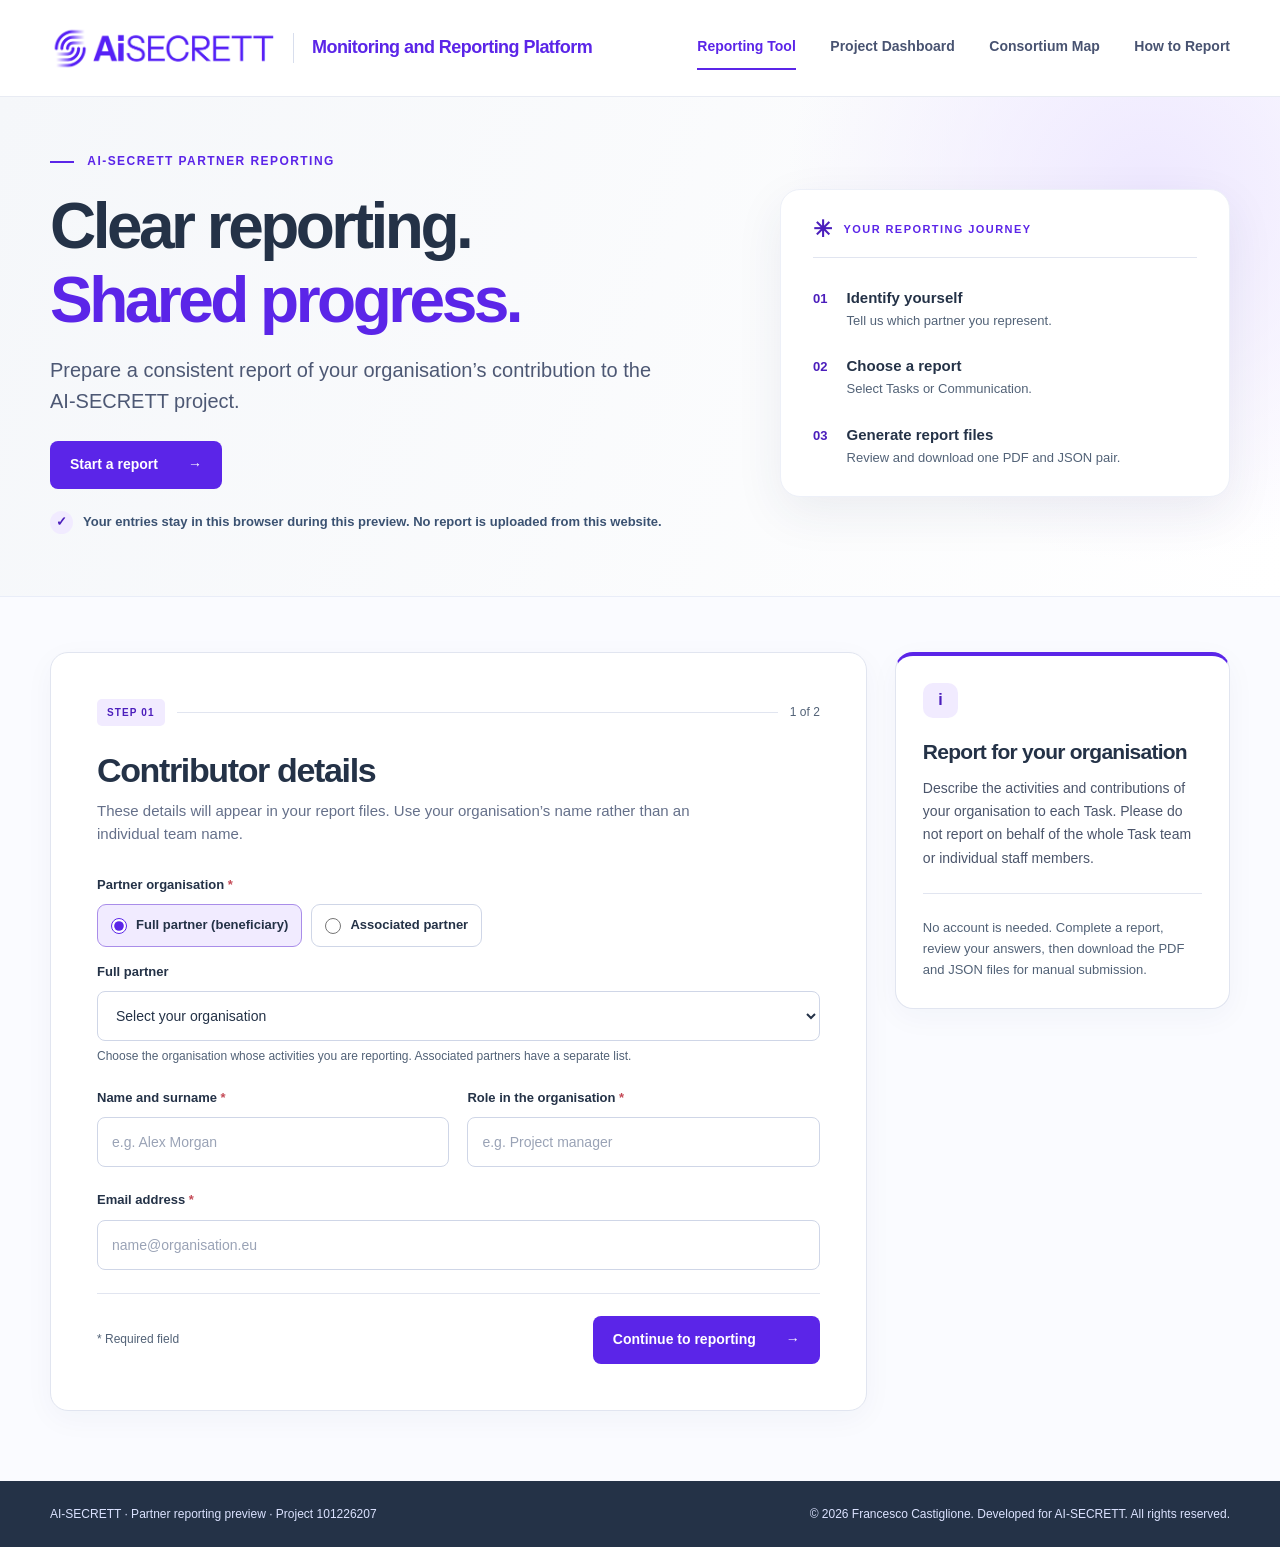
==== commit 652bca0b: "Rename AI-SECRETT reporting navigation label" ====
--- a/ai-secrett/index.html
+++ b/ai-secrett/index.html
@@ -6,7 +6,7 @@
     <meta name="theme-color" content="#4f2bd8">
     <meta name="description" content="Prepare AI-SECRETT partner reports and view approved project monitoring information.">
     <title>AI-SECRETT Monitoring and Reporting Platform</title>
-    <link rel="stylesheet" href="assets/styles.css?v=20261020g">
+    <link rel="stylesheet" href="assets/styles.css?v=20261020h">
     <script src="assets/config.js?v=20261006c" defer></script>
     <script src="assets/agreement-content.js" defer></script>
     <script src="assets/project-model.js?v=20261006c" defer></script>
@@ -18,7 +18,7 @@
     <script src="assets/app.js?v=20261006c" defer></script>
     <script src="assets/kpi-model.js?v=20261006c" defer></script>
     <script src="assets/report-files.js?v=20261006c" defer></script>
-    <script src="assets/reporting.js?v=20261020e" defer></script>
+    <script src="assets/reporting.js?v=20261020f" defer></script>
     <script src="assets/dashboard.js?v=20261020g" defer></script>
   </head>
   <body>
@@ -31,7 +31,7 @@
           <span class="brand-label">Monitoring and Reporting Platform</span>
         </a>
         <nav class="site-nav" aria-label="Main navigation">
-          <a href="#reporting" data-view-link="reporting">Reporting Generator</a>
+          <a href="#reporting" data-view-link="reporting">Reporting Tool</a>
           <a href="#dashboard" data-view-link="dashboard">Project Dashboard</a>
           <a href="https://fracastiglione.github.io/AI-SECRETT-Consortium-Map/" target="_blank" rel="noopener">Consortium Map</a>
           <a href="#instructions" data-view-link="instructions">How to Report</a>
@@ -135,13 +135,14 @@
 
           <form id="task-form" class="form-card report-form" novalidate hidden>
             <div class="editor-top-actions"><button id="task-top-back" class="text-button editor-top-back" type="button">← Back to overview</button></div>
-            <p id="task-work-package" class="task-meta"></p>
-            <div class="task-title-row"><h3 id="task-form-title">Task report</h3><span id="task-role" class="role-badge"></span></div>
+            <p class="task-meta task-context-line"><span id="task-work-package"></span> <span id="task-role" class="role-badge"></span></p>
+            <h3 id="task-form-title">Task report</h3>
             <details class="task-description"><summary>Read full Task description</summary><div id="task-description-text" class="agreement-text"></div><small id="task-source"></small></details>
             <div id="task-outcome" class="outcome-banner" hidden></div>
-            <div class="task-import-card"><div><strong>Have a report for this Task?</strong><p>Import an individual Task PDF for the same selected months. Other Tasks and Work Package updates will stay as they are.</p></div><button id="task-import-top" class="button button-secondary" type="button">Import Task PDF</button></div>
-            <div class="notice-card organisation-reminder"><strong>Report your organisation’s contribution</strong><p>Describe your organisation’s activities for this Task during the selected dates. You may leave a section blank when it does not apply.</p></div>
-            <div class="coverage-card"><strong>Dates covered for this Task</strong><p id="task-coverage"></p><div class="field-row"><div class="field"><label for="task-cover-start">From</label><input id="task-cover-start" name="coverage_start" type="date"></div><div class="field"><label for="task-cover-end">Through</label><input id="task-cover-end" name="coverage_end" type="date"></div></div><small>Narrow these dates if some of this Task’s work was already reported. Months excluded on the project timeline stay excluded here.</small></div>
+            <div class="task-setup-grid">
+              <div class="task-import-card"><div><strong>Have a report for this Task?</strong><p>Import an individual Task PDF for the same selected months. Other Tasks and Work Package updates will stay as they are.</p></div><button id="task-import-top" class="button button-secondary" type="button">Import Task PDF</button></div>
+              <section id="task-dates-details" class="task-dates-inline" aria-labelledby="task-dates-heading"><div class="task-dates-heading"><strong id="task-dates-heading">Dates covered</strong><span id="task-coverage" role="status"></span></div><div class="field-row task-date-inputs"><div class="field"><label for="task-cover-start">From</label><input id="task-cover-start" name="coverage_start" type="date"></div><div class="field"><label for="task-cover-end">Through</label><input id="task-cover-end" name="coverage_end" type="date"></div></div><p id="task-months-available" class="task-months-available"></p><small>Narrow the dates if some work was already reported. Only selected project months count.</small></section>
+            </div>
             <div class="field guided-field"><div class="guided-label"><label for="task-activities">Activities carried out</label><span class="guidance-anchor"><button class="guidance-trigger" type="button" aria-label="Guidance for activities carried out" aria-describedby="task-activities-tip">?</button><span class="field-tooltip" id="task-activities-tip" role="tooltip">Describe the initiatives related to this task that have been started, are in progress, or have been completed during the reporting period.</span></span></div><textarea id="task-activities" name="activities_carried_out" rows="5" placeholder="Describe the initiatives related to this task that have been started, are in progress, or have been completed during the reporting period."></textarea></div>
             <div class="field guided-field"><div class="guided-label"><label for="task-results">Results achieved</label><span class="guidance-anchor"><button class="guidance-trigger" type="button" aria-label="Guidance for results achieved" aria-describedby="task-results-tip">?</button><span class="field-tooltip" id="task-results-tip" role="tooltip">Describe the main results achieved so far for this task, including concrete outputs and progress made during the reporting period.</span></span></div><textarea id="task-results" name="results_achieved" rows="5" placeholder="Describe the main results achieved so far for this task, including concrete outputs and progress made during the reporting period."></textarea></div>
             <div class="field guided-field"><div class="guided-label"><label for="task-difficulties">Difficulties encountered</label><span class="guidance-anchor"><button class="guidance-trigger" type="button" aria-label="Guidance for difficulties encountered" aria-describedby="task-difficulties-tip">?</button><span class="field-tooltip" id="task-difficulties-tip" role="tooltip">Highlight the main obstacles, constraints, or challenges faced in this task, how they affected the progress, and whether any initiatives or mitigations were taken to address them.</span></span></div><textarea id="task-difficulties" name="difficulties_encountered" rows="4" placeholder="Highlight the main obstacles, constraints, or challenges faced in this task, how they affected the progress, and whether any initiatives or mitigations were taken to address them."></textarea></div>
--- a/ai-secrett/assets/styles.css
+++ b/ai-secrett/assets/styles.css
@@ -147,8 +147,6 @@
 .task-description summary { color: var(--blue); font-weight: 750; cursor: pointer; }
 .task-description .agreement-text { margin: 18px 0; }
 .task-description small { color: var(--muted); }
-.organisation-reminder { width: 100%; max-width: none; margin: 23px 0 28px; box-shadow: none; }
-.organisation-reminder p { max-width: none; }
 .task-list { display: grid; gap: 12px; }
 .report-dates { max-width: 670px; }
 .timeline-header { display: flex; justify-content: space-between; gap: 12px; margin: 24px 0 10px; color: var(--blue-deep); font-size: 14px; }
@@ -162,7 +160,7 @@
 .timeline-month small { font-size: 9px; }
 .timeline-month:hover { border-color: #139a83; }
 .timeline-month.is-in-range { color: #12675e; background: #eaf8f4; border-color: #a9dcd0; font-weight: 750; }
-#task-month-summary { width:100%; max-width:none; }
+#task-month-summary { width:100%; max-width:none; margin:10px 0 18px; padding:10px 13px; }
 .selected-summary { margin: 10px 0 24px; color: #12675e; font-weight: 700; font-size: 13px; }
 .task-package { padding: 19px; border: 1px solid var(--line); border-radius: 14px; background: #fff; }
 .task-package h4 { margin: 0; color: var(--blue-deep); font-size: 20px; }
@@ -221,24 +219,31 @@
 .editor-top-back { margin-bottom:18px; font-size:14px; font-weight:750; }
 .editor-top-actions { display:flex; justify-content:space-between; align-items:center; flex-wrap:wrap; gap:10px 20px; margin-bottom:18px; }
 .editor-top-actions .editor-top-back { margin-bottom:0; }
-.task-title-row { display:flex; flex-wrap:wrap; align-items:center; gap:10px 16px; margin-bottom:8px; }
-.task-title-row h3 { margin:0; }
+.task-context-line { margin:0 0 12px; line-height:1.6; }
+.task-context-line .role-badge { margin-left:4px; vertical-align:middle; }
+#task-form-title { margin:0 0 8px; }
 .role-badge { display:inline-flex; align-items:center; width:max-content; padding:5px 10px; border-radius:99px; font-size:11px; font-weight:800; letter-spacing:.02em; white-space:nowrap; }
 .role-badge.is-leader { color:#16695f; background:#d9f3ee; border:1px solid #a7ded4; }
 .role-badge.is-participant { color:#424a9a; background:#eaecfb; border:1px solid #cfd4f4; }
 .task-description[open] + .outcome-banner { display:none; }
-.task-import-card { display:flex; align-items:center; justify-content:space-between; gap:16px; margin:19px 0 24px; padding:15px 17px; background:#edf2ff; border:1px solid #b9c9ef; border-radius:9px; }
-.task-import-card strong { color:var(--blue-deep); font-size:13px; }
-.task-import-card p { margin:4px 0 0; color:var(--muted); font-size:12px; }
-.task-import-card .button { flex:0 0 auto; }
+.task-setup-grid { display:grid; grid-template-columns:minmax(0,1fr) minmax(0,1.15fr); gap:12px; margin:14px 0 22px; }
+.task-import-card,.task-dates-inline { min-width:0; padding:15px 17px; border-radius:9px; }
+.task-import-card { display:flex; flex-direction:column; align-items:flex-start; justify-content:space-between; gap:13px; border:1px solid #d7cbea; background:#f7f4fc; }
+.task-import-card strong,.task-dates-heading strong { color:var(--ink); font-size:13px; }
+.task-import-card p { margin:5px 0 0; color:#526077; font-size:12px; line-height:1.5; }
+.task-import-card .button { min-height:38px; padding:8px 12px; font-size:12px; }
+.task-dates-inline { border:1px solid #d8cfeb; background:#faf8ff; }
+.task-dates-heading { display:flex; align-items:center; justify-content:space-between; flex-wrap:wrap; gap:6px 10px; margin-bottom:12px; }
+#task-coverage { display:inline-flex; padding:4px 9px; border-radius:99px; background:#eee7fb; color:#4c2c85; font-size:11px; font-weight:750; line-height:1.3; }
+.task-dates-inline .task-date-inputs { grid-template-columns:repeat(2,minmax(0,1fr)); gap:10px; }
+.task-dates-inline .field { min-width:0; margin-bottom:8px; }
+.task-dates-inline .field label { margin-bottom:5px; font-size:11px; }
+.task-dates-inline .field input { min-width:0; height:40px; padding:0 8px; font-size:12px; }
+.task-months-available { margin:2px 0 7px; color:#4c2c85; font-size:11px; font-weight:700; line-height:1.4; }
+.task-dates-inline small { display:block; color:#59677b; font-size:11px; line-height:1.4; }
+#task-form .task-description { margin:14px 0; padding:12px 15px; }
 .outcome-banner { padding: 13px 15px; background: #edf5ff; border-left: 4px solid var(--blue); border-radius: 8px; font-size: 13px; }
 .coverage-banner { padding: 11px 13px; color: var(--blue-deep); background: #f4f7fd; border-radius: 7px; font-size: 13px; }
-.coverage-card { margin: 24px 0; padding: 19px 20px 3px; background: #f4f7fd; border: 1px solid var(--line); border-radius: 10px; }
-.coverage-card > strong { color: var(--blue-deep); font-size: 15px; }
-.coverage-card > p, .coverage-card > small { display: block; color: var(--muted); font-size: 12px; }
-.coverage-card .field-row { margin-top: 14px; }
-.coverage-card .field { margin-bottom: 12px; }
-.coverage-card > small { margin: 0 0 14px; }
 .task-editor-actions { display: flex; justify-content: space-between; align-items: center; gap: 20px; padding-top: 22px; border-top: 1px solid var(--line); }
 .task-editor-actions p { max-width: 430px; margin: 0; color: var(--muted); font-size: 12px; }
 .task-editor-buttons { display: flex; flex-wrap: wrap; justify-content: flex-end; gap: 9px; }
@@ -847,8 +852,8 @@
   .task-editor-actions { align-items: stretch; flex-direction: column; }
   .task-card-head { flex-direction:column; gap:3px; }
   .task-card-tools { justify-content:flex-start; }
-  .task-import-card,.task-save-tools { flex-direction:column; align-items:stretch; }
-  .task-import-card .button { width:100%; }
+  .task-setup-grid { grid-template-columns:1fr; }
+  .task-save-tools { flex-direction:column; align-items:stretch; }
   .task-save-buttons .button { flex:1 1 100%; }
   .section-heading,.overview-import { flex-direction:column; align-items:stretch; }
   .extra-form-grid { grid-template-columns:1fr; }
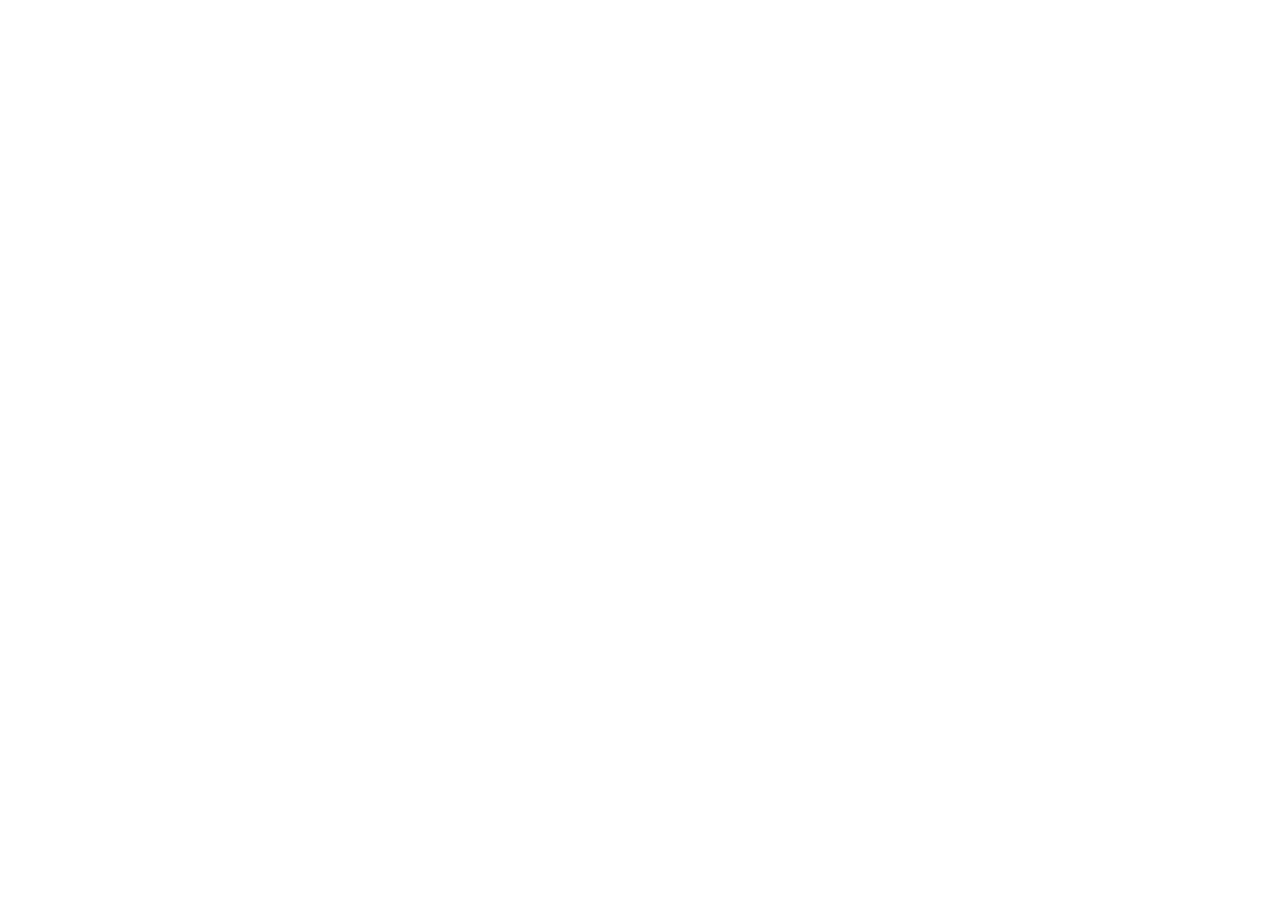
==== commit 7f25deeb: "Move AI-SECRETT out of AISHA and redirect old links" ====
--- a/ai-secrett/index.html
+++ b/ai-secrett/index.html
@@ -1,236 +1,17 @@
 <!doctype html>
 <html lang="en">
-  <head>
-    <meta charset="utf-8">
-    <meta name="viewport" content="width=device-width, initial-scale=1">
-    <meta name="theme-color" content="#4f2bd8">
-    <meta name="description" content="Prepare AI-SECRETT partner reports and view approved project monitoring information.">
-    <title>AI-SECRETT Monitoring and Reporting Platform</title>
-    <link rel="stylesheet" href="assets/styles.css?v=20261020h">
-    <script src="assets/config.js?v=20261006c" defer></script>
-    <script src="assets/agreement-content.js" defer></script>
-    <script src="assets/project-model.js?v=20261006c" defer></script>
-    <script src="assets/embedded-data.js?v=20261020f" defer></script>
-    <script src="assets/pdf-lib.min.js" defer></script>
-    <script src="assets/fontkit.umd.min.js" defer></script>
-    <script src="assets/pdf-assets.js?v=20261006c" defer></script>
-    <script src="assets/pdf.js?v=20261020b" defer></script>
-    <script src="assets/app.js?v=20261006c" defer></script>
-    <script src="assets/kpi-model.js?v=20261006c" defer></script>
-    <script src="assets/report-files.js?v=20261006c" defer></script>
-    <script src="assets/reporting.js?v=20261020f" defer></script>
-    <script src="assets/dashboard.js?v=20261020g" defer></script>
-  </head>
-  <body>
-    <a class="skip-link" href="#main">Skip to main content</a>
-    <header class="site-header">
-      <div class="header-inner container">
-        <a class="brand" href="#reporting" aria-label="AI-SECRETT Reporting home">
-          <img src="assets/ai-secrett-logo.png" alt="AI-SECRETT" width="483" height="101">
-          <span class="brand-divider" aria-hidden="true"></span>
-          <span class="brand-label">Monitoring and Reporting Platform</span>
-        </a>
-        <nav class="site-nav" aria-label="Main navigation">
-          <a href="#reporting" data-view-link="reporting">Reporting Tool</a>
-          <a href="#dashboard" data-view-link="dashboard">Project Dashboard</a>
-          <a href="https://fracastiglione.github.io/AI-SECRETT-Consortium-Map/" target="_blank" rel="noopener">Consortium Map</a>
-          <a href="#instructions" data-view-link="instructions">How to Report</a>
-        </nav>
-      </div>
-    </header>
-
-    <main id="main">
-      <section id="reporting" class="view" aria-labelledby="reporting-title">
-        <div class="hero-wrap">
-          <div class="container hero">
-            <div class="hero-copy">
-              <p class="eyebrow"><span class="eyebrow-line"></span> AI-SECRETT PARTNER REPORTING</p>
-              <h1 id="reporting-title">Clear reporting.<br><span>Shared progress.</span></h1>
-              <p class="hero-description">Prepare a consistent report of your organisation’s contribution to the AI-SECRETT project.</p>
-              <a class="button button-primary hero-action" href="#contributor-title">Start a report <span aria-hidden="true">→</span></a>
-              <div class="privacy-note"><span class="privacy-icon" aria-hidden="true">✓</span><span>Your entries stay in this browser during this preview. No report is uploaded from this website.</span></div>
-            </div>
-            <div class="hero-aside" aria-label="Reporting journey">
-              <div class="journey-top"><span class="journey-symbol" aria-hidden="true">✳</span><span>YOUR REPORTING JOURNEY</span></div>
-              <ol class="journey-list">
-                <li><span class="journey-number">01</span><div><strong>Identify yourself</strong><small>Tell us which partner you represent.</small></div></li>
-                <li><span class="journey-number">02</span><div><strong>Choose a report</strong><small>Select Tasks or Communication.</small></div></li>
-                <li><span class="journey-number">03</span><div><strong>Generate report files</strong><small>Review and download one PDF and JSON pair.</small></div></li>
-              </ol>
-            </div>
-          </div>
-        </div>
-
-        <div class="container content-grid">
-          <section class="form-card" aria-labelledby="contributor-title">
-            <div class="step-heading"><span class="step-pill">STEP 01</span><span class="step-rule"></span><span class="step-count">1 of 2</span></div>
-            <h2 id="contributor-title">Contributor details</h2>
-            <p class="section-intro">These details will appear in your report files. Use your organisation’s name rather than an individual team name.</p>
-            <div class="preview-notice" id="config-notice" role="status"></div>
-            <form id="contributor-form" novalidate>
-              <div class="field">
-                <span class="field-label">Partner organisation <span aria-hidden="true">*</span></span>
-                <div class="partner-kind-choice" role="group" aria-label="Partner category">
-                  <label><input type="radio" name="partner-kind" value="beneficiary" checked> Full partner (beneficiary)</label>
-                  <label><input type="radio" name="partner-kind" value="associated_partner"> Associated partner</label>
-                </div>
-                <div id="beneficiary-select-wrap"><label for="partner">Full partner</label><select id="partner" name="partner" required aria-describedby="partner-help"><option value="">Select your organisation</option></select></div>
-                <div id="associated-select-wrap" hidden><label for="associated-partner">Associated partner</label><select id="associated-partner" name="associated-partner" aria-describedby="partner-help"><option value="">Select your organisation</option></select></div>
-                <p class="field-help" id="partner-help">Choose the organisation whose activities you are reporting. Associated partners have a separate list.</p>
-              </div>
-              <div class="field-row">
-                <div class="field">
-                  <label for="contributor-name">Name and surname <span aria-hidden="true">*</span></label>
-                  <input id="contributor-name" name="name" type="text" autocomplete="name" maxlength="160" required placeholder="e.g. Alex Morgan">
-                </div>
-                <div class="field">
-                  <label for="contributor-role">Role in the organisation <span aria-hidden="true">*</span></label>
-                  <input id="contributor-role" name="role" type="text" autocomplete="organization-title" maxlength="160" required placeholder="e.g. Project manager">
-                </div>
-              </div>
-              <div class="field">
-                <label for="contributor-email">Email address <span aria-hidden="true">*</span></label>
-                <input id="contributor-email" name="email" type="email" autocomplete="email" maxlength="254" required placeholder="name@organisation.eu">
-              </div>
-              <p id="form-message" class="form-message" role="alert" hidden></p>
-              <div class="form-footer"><span>* Required field</span><button class="button button-primary" type="submit">Continue to reporting <span aria-hidden="true">→</span></button></div>
-            </form>
-          </section>
-          <aside class="guidance-card" aria-labelledby="guidance-title">
-            <span class="guidance-icon" aria-hidden="true">i</span>
-            <h2 id="guidance-title">Report for your organisation</h2>
-            <p>Describe the activities and contributions of your organisation to each Task. Please do not report on behalf of the whole Task team or individual staff members.</p>
-            <div class="guidance-divider"></div>
-            <p class="guidance-small">No account is needed. Complete a report, review your answers, then download the PDF and JSON files for manual submission.</p>
-          </aside>
-        </div>
-
-        <section id="report-choice" class="container choice-section" aria-labelledby="choice-title" hidden>
-          <div class="step-heading"><span class="step-pill">STEP 02</span><span class="step-rule"></span><span class="step-count">2 of 2</span></div>
-          <p class="overline" id="contributor-summary"></p>
-          <h2 id="choice-title" tabindex="-1">What would you like to report?</h2>
-          <p class="section-intro">Choose the type of contribution you are preparing. You can save a browser draft or download a draft file as you work.</p>
-          <div class="choice-grid">
-            <article class="choice-card"><span class="choice-mark" aria-hidden="true">01 / TASKS</span><h3>Tasks Reporting</h3><p>Choose reporting months, then prepare one partner report covering your listed Tasks and any additional contributions.</p><button class="choice-button" type="button" data-report-type="task" aria-pressed="false">Choose Tasks Reporting <span aria-hidden="true">→</span></button></article>
-            <article class="choice-card"><span class="choice-mark" aria-hidden="true">02 / OUTREACH</span><h3>Communication &amp; Dissemination</h3><p>Share events, media outreach, publications, social activity, reach and support needs for your selected project months.</p><button class="choice-button" type="button" data-report-type="communication" aria-pressed="false">Choose Communication <span aria-hidden="true">→</span></button></article>
-          </div>
-          <p id="report-status" class="selection-message" role="status" hidden></p>
-          <button id="edit-details" class="text-button" type="button">← Edit contributor details</button>
-        </section>
-
-        <section id="report-workspace" class="container report-workspace" aria-labelledby="workspace-title" hidden>
-          <div class="workspace-heading"><div><p class="overline">PREPARE YOUR REPORT</p><h2 id="workspace-title" tabindex="-1">Reporting form</h2></div><button id="back-to-choice" class="text-button" type="button">← Change report type</button></div>
-          <p id="workspace-intro" class="preview-notice">Report your organisation’s work for the months you select. Add work outside your listed assignments as additional contributions.</p>
-
-          <div id="task-picker" class="form-card" hidden>
-            <h3>Build your partner report</h3>
-            <p>Drag across months to add them to your report. Drag across highlighted months to remove a range. Click a month to toggle it. Only highlighted months are covered.</p>
-            <input id="report-start" type="hidden"><input id="report-end" type="hidden">
-            <div class="timeline-header"><strong>Project timeline</strong><span>Drag to add or remove · click to toggle · October 2025 = M01</span></div><div id="project-timeline" class="project-timeline" aria-label="Project months"></div><button id="task-clear-months" class="timeline-clear" type="button" disabled>Clear selected months</button><div id="monitoring-rounds" class="monitoring-rounds" hidden></div>
-            <p id="task-month-summary" class="selection-message" role="status">Choose project months to see scheduled Tasks available for reporting.</p><section id="overview-import" class="overview-import is-prominent"><div><strong>Resume or update a report</strong><p>Import a complete report, an editable draft file, or a PDF created by this preview. Choose which Task and Work Package entries to bring in before anything changes.</p></div><label class="button button-secondary file-label" for="import-report-file">Import report</label><input id="import-report-file" type="file" accept=".json,.pdf,application/json,application/pdf" hidden><p id="overview-import-message" class="form-message" role="alert" hidden></p></section>
-            <div id="task-list" class="task-list"></div>
-            <section id="wp-leader-section" class="wp-leader-section" hidden><div class="section-heading"><div><p class="overline">FOR WORK PACKAGE LEADERS</p><h3>Work Package leadership updates</h3></div><p>Report on coordination of the whole Work Package, separately from your organisation’s Task contributions.</p></div><div id="wp-leader-list"></div></section>
-            <section id="extra-contributions" class="report-extra-section"><div class="section-heading"><div><p class="overline">ADDITIONAL CONTRIBUTIONS</p><h3>Work outside your listed assignments</h3></div><p>Select all the extra Tasks and Work Packages you contributed to. They will appear below as drafts, ready to complete one at a time. These voluntary entries do not change the listed project assignments.</p></div><div id="extra-picker" class="extra-picker"><div id="extra-task-options"></div><div id="extra-wp-options"></div></div><button id="add-extra" class="button button-secondary" type="button">Add selected contributions</button><p id="extra-message" class="form-message" role="status" hidden></p><div id="extra-list"></div></section>
-          </div>
-
-          <form id="task-form" class="form-card report-form" novalidate hidden>
-            <div class="editor-top-actions"><button id="task-top-back" class="text-button editor-top-back" type="button">← Back to overview</button></div>
-            <p class="task-meta task-context-line"><span id="task-work-package"></span> <span id="task-role" class="role-badge"></span></p>
-            <h3 id="task-form-title">Task report</h3>
-            <details class="task-description"><summary>Read full Task description</summary><div id="task-description-text" class="agreement-text"></div><small id="task-source"></small></details>
-            <div id="task-outcome" class="outcome-banner" hidden></div>
-            <div class="task-setup-grid">
-              <div class="task-import-card"><div><strong>Have a report for this Task?</strong><p>Import an individual Task PDF for the same selected months. Other Tasks and Work Package updates will stay as they are.</p></div><button id="task-import-top" class="button button-secondary" type="button">Import Task PDF</button></div>
-              <section id="task-dates-details" class="task-dates-inline" aria-labelledby="task-dates-heading"><div class="task-dates-heading"><strong id="task-dates-heading">Dates covered</strong><span id="task-coverage" role="status"></span></div><div class="field-row task-date-inputs"><div class="field"><label for="task-cover-start">From</label><input id="task-cover-start" name="coverage_start" type="date"></div><div class="field"><label for="task-cover-end">Through</label><input id="task-cover-end" name="coverage_end" type="date"></div></div><p id="task-months-available" class="task-months-available"></p><small>Narrow the dates if some work was already reported. Only selected project months count.</small></section>
-            </div>
-            <div class="field guided-field"><div class="guided-label"><label for="task-activities">Activities carried out</label><span class="guidance-anchor"><button class="guidance-trigger" type="button" aria-label="Guidance for activities carried out" aria-describedby="task-activities-tip">?</button><span class="field-tooltip" id="task-activities-tip" role="tooltip">Describe the initiatives related to this task that have been started, are in progress, or have been completed during the reporting period.</span></span></div><textarea id="task-activities" name="activities_carried_out" rows="5" placeholder="Describe the initiatives related to this task that have been started, are in progress, or have been completed during the reporting period."></textarea></div>
-            <div class="field guided-field"><div class="guided-label"><label for="task-results">Results achieved</label><span class="guidance-anchor"><button class="guidance-trigger" type="button" aria-label="Guidance for results achieved" aria-describedby="task-results-tip">?</button><span class="field-tooltip" id="task-results-tip" role="tooltip">Describe the main results achieved so far for this task, including concrete outputs and progress made during the reporting period.</span></span></div><textarea id="task-results" name="results_achieved" rows="5" placeholder="Describe the main results achieved so far for this task, including concrete outputs and progress made during the reporting period."></textarea></div>
-            <div class="field guided-field"><div class="guided-label"><label for="task-difficulties">Difficulties encountered</label><span class="guidance-anchor"><button class="guidance-trigger" type="button" aria-label="Guidance for difficulties encountered" aria-describedby="task-difficulties-tip">?</button><span class="field-tooltip" id="task-difficulties-tip" role="tooltip">Highlight the main obstacles, constraints, or challenges faced in this task, how they affected the progress, and whether any initiatives or mitigations were taken to address them.</span></span></div><textarea id="task-difficulties" name="difficulties_encountered" rows="4" placeholder="Highlight the main obstacles, constraints, or challenges faced in this task, how they affected the progress, and whether any initiatives or mitigations were taken to address them."></textarea></div>
-            <div class="field-row">
-              <div class="field" id="task-cost-field"><label for="task-cost">Raw costs incurred (EUR)</label><input id="task-cost" name="raw_costs" type="number" min="0" step="0.01" inputmode="decimal"><p class="field-help">Optional internal monitoring figure; this is not a grant payment claim.</p></div>
-              <div class="field guided-field" id="task-cost-note-field"><div class="guided-label"><label for="task-cost-note">Raw costs incurred — details</label><span class="guidance-anchor"><button class="guidance-trigger" type="button" aria-label="Guidance for raw costs incurred" aria-describedby="task-cost-note-tip">?</button><span class="field-tooltip" id="task-cost-note-tip" role="tooltip">Describe the direct costs (invoiced and paid) incurred during the reporting period for this task, specifying the corresponding budget categories, such as events and dissemination, travel, etc.</span></span></div><textarea id="task-cost-note" name="raw_costs_note" rows="4" placeholder="Describe the direct costs (invoiced and paid) incurred during the reporting period for this task, specifying the corresponding budget categories, such as events and dissemination, travel, etc."></textarea></div>
-              <p id="associated-cost-note" class="field-help" hidden>Associated partners cannot charge costs to the action under the Grant Agreement. This report records activities without a cost field.</p>
-            </div>
-            <div class="field guided-field"><div class="guided-label"><label for="task-upcoming">Upcoming activities</label><span class="guidance-anchor"><button class="guidance-trigger" type="button" aria-label="Guidance for upcoming activities" aria-describedby="task-upcoming-tip">?</button><span class="field-tooltip" id="task-upcoming-tip" role="tooltip">Outline the next steps, planned actions, and expected outputs for the upcoming period within the scope of this task.</span></span></div><textarea id="task-upcoming" name="upcoming_activities" rows="4" placeholder="Outline the next steps, planned actions, and expected outputs for the upcoming period within the scope of this task."></textarea></div>
-            <div class="field guided-field"><div class="guided-label"><label for="task-comments">Additional comments or feedback</label><span class="guidance-anchor"><button class="guidance-trigger" type="button" aria-label="Guidance for additional comments or feedback" aria-describedby="task-comments-tip">?</button><span class="field-tooltip" id="task-comments-tip" role="tooltip">Please use this space to share any additional comments, feedback, or insights that may be relevant.</span></span></div><textarea id="task-comments" name="additional_comments" rows="4" placeholder="Please use this space to share any additional comments, feedback, or insights that may be relevant."></textarea></div>
-            <fieldset class="field"><legend>Are there any significant issues?</legend><div class="radio-row compact-radios"><label><input type="radio" name="significant_issue" value="yes"> Yes</label><label><input type="radio" name="significant_issue" value="no"> No</label></div></fieldset>
-            <div id="task-issue-details" class="conditional" hidden>
-              <div class="field"><label for="task-severity">Severity</label><select id="task-severity" name="severity"><option value="">Select severity</option><option>Low</option><option>Medium</option><option>High</option><option>Critical</option></select></div>
-              <fieldset class="field"><legend>Is coordinator action required?</legend><div class="radio-row compact-radios"><label><input type="radio" name="coordinator_action_required" value="yes"> Yes</label><label><input type="radio" name="coordinator_action_required" value="no"> No</label></div></fieldset>
-              <div id="task-support-wrap" class="field" hidden><label for="task-support">Action or support required from the coordinator</label><textarea id="task-support" name="coordinator_support_request" rows="4" maxlength="100000"></textarea></div>
-            </div>
-            <p id="task-editor-message" class="form-message" role="alert" hidden></p><div class="task-save-tools"><div><strong>Keep a copy</strong><p>Download this Task as a PDF while you work. You can download the full draft from the overview.</p></div><div class="task-save-buttons"><button id="individual-task-pdf" class="button button-secondary" type="button">Download this Task PDF</button></div></div><div class="task-editor-actions"><p>Returning to the overview keeps entered changes as a draft. A new Task with no entries remains unselected.</p><div class="task-editor-buttons"><button id="back-from-task" class="button button-secondary" type="button">← Back to overview</button><button id="no-work-task" class="button button-secondary" type="button">Declare no work carried out</button><button id="done-task" class="button button-primary" type="button">Mark Task report complete</button></div></div>
-          </form>
-
-          <form id="wp-leader-form" class="form-card report-form" novalidate hidden><div class="editor-top-actions"><button id="wp-top-back" class="text-button editor-top-back" type="button">← Back to overview</button><button id="wp-download-draft" class="text-button" type="button">Download full draft PDF</button></div><p class="overline">WORK PACKAGE LEADERSHIP UPDATE</p><h3 id="wp-form-title"></h3><p id="wp-form-period" class="task-meta"></p><details class="wp-objectives"><summary>Read full Work Package objectives</summary><div id="wp-form-objectives" class="agreement-text"></div></details><p class="leadership-note">This is your assessment as Work Package leader. It does not certify another partner’s submission or work.</p><div class="field"><label for="wp-progress">Overall progress and achievements</label><textarea id="wp-progress" rows="4" maxlength="100000"></textarea></div><div class="field"><label for="wp-coordination">Coordination and integration work</label><textarea id="wp-coordination" rows="4" maxlength="100000"></textarea></div><div class="field"><label for="wp-difficulties">Difficulties and dependencies</label><textarea id="wp-difficulties" rows="4" maxlength="100000"></textarea></div><div class="field"><label for="wp-next">Next priorities</label><textarea id="wp-next" rows="4" maxlength="100000"></textarea></div><div class="field"><label for="wp-support">Coordinator decisions or support needed</label><textarea id="wp-support" rows="3" maxlength="100000"></textarea></div><h4>Tasks in this Work Package</h4><p class="field-help">Give a status only where you have information. Task descriptions and stated outcomes are copied from the Grant Agreement.</p><div id="wp-task-updates"></div><p id="wp-editor-message" class="form-message" role="alert" hidden></p><div class="task-editor-actions"><p>Your Work Package update will appear in the same full partner report as your Task contributions.</p><div class="task-editor-buttons"><button id="wp-back" class="button button-secondary" type="button">← Back to overview</button><button id="wp-no-work" class="button button-secondary" type="button">Declare no Work Package work</button><button id="wp-done" class="button button-primary" type="button">Done with Work Package</button></div></div></form>
-
-          <form id="communication-form" class="form-card report-form" novalidate hidden>
-            <p class="overline">COMMUNICATION &amp; DISSEMINATION</p><h3>Monthly communication report</h3><div class="overview-import comm-import"><div><h4>Resume or update a communication report</h4><p>Import an AI-SECRETT draft or report for this partner to continue the monthly report.</p></div><label class="button button-secondary" for="comm-import-file">Import communication report</label><input id="comm-import-file" type="file" accept=".json,.pdf,application/json,application/pdf" hidden><p id="comm-import-message" class="form-message" role="status" hidden></p></div>
-            <p>Select the project months this report covers, then record your organisation’s activities and support needs for those months. Only highlighted months are included.</p>
-            <div class="timeline-header"><strong id="comm-month-label">Reporting months *</strong><span>Drag to add or remove · click to toggle · October 2025 = M01</span></div>
-            <div id="comm-month-timeline" class="project-timeline" role="group" aria-labelledby="comm-month-label"></div>
-            <button id="comm-clear-months" class="timeline-clear" type="button" disabled>Clear selected months</button>
-            <p id="comm-month-summary" class="selection-message" role="status">Choose one or more project months for this communication report.</p>
-            <fieldset class="field"><legend>Did you organise one or more events? *</legend><div class="radio-row"><label><input type="radio" name="events_organised" value="yes"> Yes</label><label><input type="radio" name="events_organised" value="no"> No</label></div></fieldset>
-            <div id="comm-events-wrap" class="conditional" hidden><div id="comm-events-list"></div><button id="add-event" class="button button-secondary" type="button">+ Add another event</button></div>
-            <fieldset class="field"><legend>Did you carry out media outreach? *</legend><div class="radio-row"><label><input type="radio" name="media_outreach" value="yes"> Yes</label><label><input type="radio" name="media_outreach" value="no"> No</label></div></fieldset>
-            <div id="comm-media-wrap" class="conditional" hidden><div class="field-row"><div class="field"><label for="comm-journalists">Journalists contacted *</label><input id="comm-journalists" name="journalists_contacted" type="number" min="0" step="1" inputmode="numeric"></div><div class="field"><label for="comm-outlets">Media outlets contacted *</label><input id="comm-outlets" name="media_outlets_contacted" type="number" min="0" step="1" inputmode="numeric"></div></div><div class="field"><label for="comm-media-details">Relevant details</label><textarea id="comm-media-details" name="media_details" rows="3" maxlength="100000"></textarea></div></div>
-            <fieldset class="field"><legend>Did you publish a website article? *</legend><div class="radio-row"><label><input type="radio" name="website_articles_published" value="yes"> Yes</label><label><input type="radio" name="website_articles_published" value="no"> No</label></div></fieldset>
-            <div id="comm-articles-wrap" class="conditional" hidden><div class="field"><label for="comm-articles">Article links *</label><textarea id="comm-articles" name="website_article_urls" rows="3" placeholder="One https:// link per line" maxlength="100000"></textarea></div><div class="field"><label for="comm-article-details">Relevant information</label><textarea id="comm-article-details" name="website_article_details" rows="3" maxlength="100000"></textarea></div></div>
-            <div class="field"><label for="comm-social-count">How many social media posts did you publish? *</label><input id="comm-social-count" name="social_posts_count" type="number" min="0" step="1" inputmode="numeric"></div>
-            <div class="field"><label for="comm-social-links">Social post links</label><textarea id="comm-social-links" name="social_post_urls" rows="3" placeholder="One https:// link per line" maxlength="100000"></textarea></div>
-            <div class="field"><label for="comm-social-details">Social media details</label><textarea id="comm-social-details" name="social_details" rows="3" maxlength="100000"></textarea></div>
-            <fieldset class="field"><legend>Did you send an email or newsletter? *</legend><div class="radio-row"><label><input type="radio" name="email_or_newsletter_sent" value="yes"> Yes</label><label><input type="radio" name="email_or_newsletter_sent" value="no"> No</label></div></fieldset>
-            <div id="comm-email-wrap" class="conditional" hidden><div class="field"><label for="comm-recipients">Estimated recipients *</label><input id="comm-recipients" name="estimated_recipients" type="number" min="0" step="1" inputmode="numeric"></div><div class="field"><label for="comm-email-details">Relevant information</label><textarea id="comm-email-details" name="email_details" rows="3" maxlength="100000"></textarea></div></div>
-            <div class="field"><label for="comm-other">Other activities completed or materials to share</label><textarea id="comm-other" name="other_activities_or_materials" rows="4" maxlength="100000"></textarea></div>
-            <div class="field-row"><div class="field"><label for="comm-reach">Total estimated people reached *</label><input id="comm-reach" name="estimated_people_reached" type="number" min="0" step="1" inputmode="numeric"><label class="check-label"><input id="comm-reach-unknown" type="checkbox"> Unknown</label></div><div class="field"><label for="comm-enrolments">Pre-registrations or enrolments attributable to your activities *</label><input id="comm-enrolments" name="preregistrations_or_enrolments" type="number" min="0" step="1" inputmode="numeric"><label class="check-label"><input id="comm-enrolments-unknown" type="checkbox"> Unknown</label></div></div>
-            <fieldset class="field"><legend>Do you need support from the coordination or communication team? *</legend><div class="radio-row"><label><input type="radio" name="coordinator_support_required" value="yes"> Yes</label><label><input type="radio" name="coordinator_support_required" value="no"> No</label></div></fieldset>
-            <div id="comm-support-wrap" class="field conditional" hidden><label for="comm-support">Support required *</label><textarea id="comm-support" name="coordinator_support_request" rows="4" maxlength="100000"></textarea></div>
-          </form>
-
-          <form id="extra-editor" class="form-card report-form" hidden><div class="editor-top-actions"><button id="extra-back-top" class="text-button editor-top-back" type="button">← Back to overview</button></div><p class="overline">VOLUNTARY CONTRIBUTION</p><h3 id="extra-editor-title"></h3><p id="extra-editor-months" class="task-meta"></p><fieldset class="field extra-edit-months"><legend>Months covered by this contribution</legend><div id="extra-edit-months" class="extra-months"></div></fieldset><details class="wp-objectives"><summary id="extra-agreement-summary">Read the Agreement description</summary><div id="extra-agreement-text" class="agreement-text"></div></details><div class="field"><label for="extra-description">Activities carried out</label><textarea id="extra-description" rows="5" maxlength="100000"></textarea></div><div class="field"><label for="extra-results">Results achieved</label><textarea id="extra-results" rows="4" maxlength="100000"></textarea></div><div class="field"><label for="extra-difficulties">Difficulties encountered</label><textarea id="extra-difficulties" rows="3" maxlength="100000"></textarea></div><div class="field"><label for="extra-upcoming">Upcoming activities</label><textarea id="extra-upcoming" rows="3" maxlength="100000"></textarea></div><div class="field"><label for="extra-evidence">Evidence links or file references</label><textarea id="extra-evidence" rows="2" maxlength="10000" placeholder="Links or the name/location of supporting material"></textarea></div><p id="extra-editor-message" class="form-message" role="alert" hidden></p><div class="task-save-tools"><div><strong>Keep a copy</strong><p>Download the current full report draft as a PDF, including this contribution.</p></div><div class="task-save-buttons"><button id="extra-download-draft" class="button button-secondary" type="button">Download draft PDF</button><button id="extra-save-browser" class="button button-secondary" type="button">Save draft in this browser</button></div></div><div class="task-editor-actions"><p>Returning to the overview keeps this contribution as a draft, even if it is still empty.</p><div class="task-editor-buttons"><button id="extra-back" class="button button-secondary" type="button">← Back to overview</button><button id="extra-done" class="button button-primary" type="button">Mark contribution complete</button></div></div></form>
-
-
-
-          <datalist id="shared-activity-options"></datalist>
-          <template id="event-template"><div class="event-entry"><div class="event-entry-top"><strong>Event</strong><button type="button" class="text-button remove-event">Remove</button></div><div class="field"><label>Event description *</label><textarea class="event-description" rows="3" maxlength="100000"></textarea></div><div class="field"><label>Participants *</label><input class="event-participants" type="number" min="0" step="1" inputmode="numeric"></div><div class="field"><label>Shared event code (if known)</label><input class="event-activity-id" type="text" maxlength="80" list="shared-activity-options" placeholder="Coordinator-issued code"></div></div></template>
-
-          <div id="draft-actions" class="draft-actions" hidden><div class="draft-intro"><strong>Save your progress</strong><p>Download a portable copy whenever you pause. Browser storage can be cleared by your device or browser.</p></div><div class="draft-buttons"><div class="draft-choice"><button id="open-draft-downloads" class="button button-primary" type="button">Download draft</button><small>Keep a PDF, an editable JSON file, or both.</small></div><div class="draft-choice"><button id="save-draft" class="button button-secondary" type="button">Save in this browser</button><small>One current draft on this device. Browser data may be cleared, so also download a copy.</small></div><div class="draft-choice"><button id="open-browser-draft" class="button button-secondary" type="button">Restore browser draft</button><small>Bring back the last draft saved in this browser.</small></div></div><p id="draft-message" class="action-message" role="status"></p></div>
-          <div id="report-form-actions" class="form-actions" hidden><div class="review-readiness"><div id="selected-task-summary" class="status-grid" role="status"></div><small>Review is the next step. Your report will be generated only after you review and confirm it.</small></div><div id="revision-controls" class="revision-card" hidden><div class="field"><label for="report-revision">Report revision *</label><input id="report-revision" type="number" min="1" max="99" step="1" value="1"><p class="field-help">Use 1 for your first version. For an updated or corrected report, enter the next revision number.</p></div></div><p id="report-form-error" class="form-message" role="alert" hidden></p><button id="review-report" class="button button-primary" type="button">Review full report before submission <span aria-hidden="true">→</span></button></div>
-        </section>
-
-        <dialog id="confirm-action-dialog" aria-labelledby="confirm-action-title" aria-describedby="confirm-action-description"><div class="individual-pdf-content"><h2 id="confirm-action-title"></h2><p id="confirm-action-description"></p><div class="review-actions"><button id="confirm-action-cancel" class="button button-secondary" type="button">Cancel</button><button id="confirm-action-accept" class="button button-primary" type="button">Confirm</button></div></div></dialog>
-        <dialog id="draft-download-dialog" aria-labelledby="draft-download-title"><div class="individual-pdf-content"><p class="overline">KEEP A PORTABLE COPY</p><h2 id="draft-download-title">Download your draft</h2><p id="draft-dialog-description">The PDF is readable and can be reopened in this platform. The JSON file is an additional editable backup. You can download both.</p><div class="draft-dialog-actions"><button id="download-draft-pdf" class="button button-primary" type="button">Download PDF draft</button><button id="download-draft" class="button button-secondary" type="button">Download JSON draft</button></div><button id="close-draft-downloads" class="text-button" type="button">Close</button></div></dialog>
-        <dialog id="browser-draft-dialog" aria-labelledby="browser-draft-title"><div class="individual-pdf-content"><p class="overline">THIS DEVICE ONLY</p><h2 id="browser-draft-title">Browser draft</h2><p>Restoring replaces the report currently on screen. Download it first if you need a separate copy. Browser storage may be cleared without notice.</p><div class="draft-dialog-actions"><button id="load-browser-draft" class="button button-primary" type="button">Restore saved draft</button><button id="delete-browser-draft" class="button button-secondary" type="button">Delete saved draft</button></div><button id="close-browser-draft" class="text-button" type="button">Close</button></div></dialog>
-        <dialog id="individual-pdf-dialog" aria-labelledby="individual-pdf-title"><div class="individual-pdf-content"><p class="overline">INDIVIDUAL TASK REPORT</p><h2 id="individual-pdf-title">Download this Task PDF</h2><p id="individual-pdf-description"></p><p id="individual-pdf-error" class="form-message" role="alert" hidden></p><div class="review-actions"><button id="close-individual-pdf" class="button button-secondary" type="button">Close</button><a id="download-individual-pdf" class="button button-primary" download aria-disabled="true">Preparing PDF…</a></div></div></dialog>
-        <dialog id="task-import-dialog" aria-labelledby="task-import-title"><div class="individual-pdf-content"><p class="overline">IMPORT ONE TASK</p><h2 id="task-import-title">Import this Task PDF</h2><p id="task-import-explanation"></p><p id="task-import-error" class="form-message" role="alert" hidden></p><div class="review-actions"><button id="close-task-import" class="button button-secondary" type="button">Cancel</button><label class="button button-primary file-label" for="task-import-file">Choose Task PDF</label><input id="task-import-file" type="file" accept=".pdf,application/pdf" hidden></div></div></dialog>
-        <dialog id="whole-import-dialog" aria-labelledby="whole-import-title"><div class="individual-pdf-content"><p class="overline">IMPORT REPORT ENTRIES</p><h2 id="whole-import-title">Choose what to import</h2><p id="whole-import-explanation"></p><div id="whole-import-entries" class="import-entry-list"></div><p id="whole-import-error" class="form-message" role="alert" hidden></p><div class="review-actions"><button id="cancel-whole-import" class="button button-secondary" type="button">Cancel</button><button id="confirm-whole-import" class="button button-primary" type="button">Import selected entries</button></div></div></dialog>
-
-        <section id="review-section" class="container report-workspace" aria-labelledby="review-title" hidden><div class="form-card"><p class="overline">REVIEW BEFORE GENERATING</p><h2 id="review-title" tabindex="-1">Check your report</h2><div id="review-content"></div><div class="review-revision field"><label for="review-revision">Report revision</label><input id="review-revision" type="number" min="1" max="99" step="1"><p class="field-help">Change this number here if you are generating an updated or corrected version.</p></div><label class="check-label confirmation"><input id="confirm-ready" type="checkbox"> I have reviewed this report and am ready to generate the files.</label><p id="generation-error" class="form-message" role="alert" hidden></p><div class="review-actions"><button id="back-to-form" class="button button-secondary" type="button">← Edit answers</button><button id="generate-submission" class="button button-primary" type="button" disabled>Generate report files</button></div></div></section>
-
-        <section id="submission-section" class="container report-workspace" aria-labelledby="submission-title" hidden><div class="form-card"><p class="overline">FILES READY</p><h2 id="submission-title" tabindex="-1">Your report files are ready</h2><p id="submission-summary"></p><div class="download-buttons"><a id="download-pdf" class="button button-primary" download>Download PDF</a><a id="download-json" class="button button-secondary" download>Download JSON</a></div><ol class="next-steps"><li>Keep a copy of both files.</li><li>Share the PDF and JSON through the reporting channel designated by the AI-SECRETT coordination team.</li><li>Confirm receipt through that channel. Generating files here does not send them.</li></ol><button id="back-after-generation" class="text-button" type="button">← Return to report</button></div></section>
-      </section>
-
-      <section id="dashboard" class="view container secondary-view" aria-labelledby="dashboard-title" hidden>
-        <p class="eyebrow"><span class="eyebrow-line"></span> AI-SECRETT PROJECT DASHBOARD</p>
-        <h1 id="dashboard-title">Project dashboard</h1>
-        <p class="secondary-lead">Commitments, partner reporting, risks and indicators in one place.</p>
-        <div id="dashboard-content"><p class="dashboard-meta">Loading the Grant Agreement dashboard…</p></div>
-      </section>
-
-      <section id="instructions" class="view container secondary-view" aria-labelledby="instructions-title" hidden>
-        <p class="eyebrow"><span class="eyebrow-line"></span> PARTNER GUIDE</p>
-        <h1 id="instructions-title">How to report</h1>
-        <p class="secondary-lead">The AI-SECRETT website helps you prepare files. The coordination team will specify where each monitoring round’s report should be sent.</p>
-        <ol class="instruction-grid">
-          <li><span>01</span><h2>Prepare your report</h2><p>Choose your organisation and report type, then answer for your organisation’s contribution during the relevant period.</p></li>
-          <li><span>02</span><h2>Review and download</h2><p>Check your details and answers, then retain both the readable PDF and the structured JSON file.</p></li>
-          <li><span>03</span><h2>Share the report files</h2><p>Send both files through the channel specified by the AI-SECRETT coordination team and confirm receipt there. This preview does not send them.</p></li>
-        </ol>
-        <div class="notice-card"><strong>About this preview</strong><p>The participant, Work Package, Task and schedule catalogue comes from the signed Grant Agreement. Task participants are listed in the Consortium Agreement §4.5.5 (PDF pp. 15–18), and RCE’s nine commitments in Attachment 5 (PDF p. 61). The first participant listed for each Task is its leader. Formal reporting periods cover M1–M18, M19–M36 and M37–M48, with report preparation in M19–20, M37–38 and M49–50. Internal drafts are scheduled 30 days before deadlines. Task-end report dates and the monthly communication report are coordinator planning conventions.</p></div>
-      </section>
-    </main>
-
-    <footer class="site-footer"><div class="container footer-inner"><span>AI-SECRETT · Partner reporting preview · Project 101226207</span><span>© 2026 Francesco Castiglione. Developed for AI-SECRETT. All rights reserved.</span></div></footer>
-  </body>
+<head>
+  <meta charset="utf-8">
+  <meta name="viewport" content="width=device-width, initial-scale=1">
+  <meta name="robots" content="noindex">
+  <meta http-equiv="refresh" content="0; url=https://fracastiglione.github.io/AI-SECRETT-Monitoring-Reporting-Platform/">
+  <link rel="canonical" href="https://fracastiglione.github.io/AI-SECRETT-Monitoring-Reporting-Platform/">
+  <title>AI-SECRETT has moved</title>
+  <script>
+    window.location.replace('https://fracastiglione.github.io/AI-SECRETT-Monitoring-Reporting-Platform/' + window.location.search + window.location.hash);
+  </script>
+</head>
+<body>
+  <p>AI-SECRETT has moved to its <a href="https://fracastiglione.github.io/AI-SECRETT-Monitoring-Reporting-Platform/">dedicated platform</a>.</p>
+</body>
 </html>
